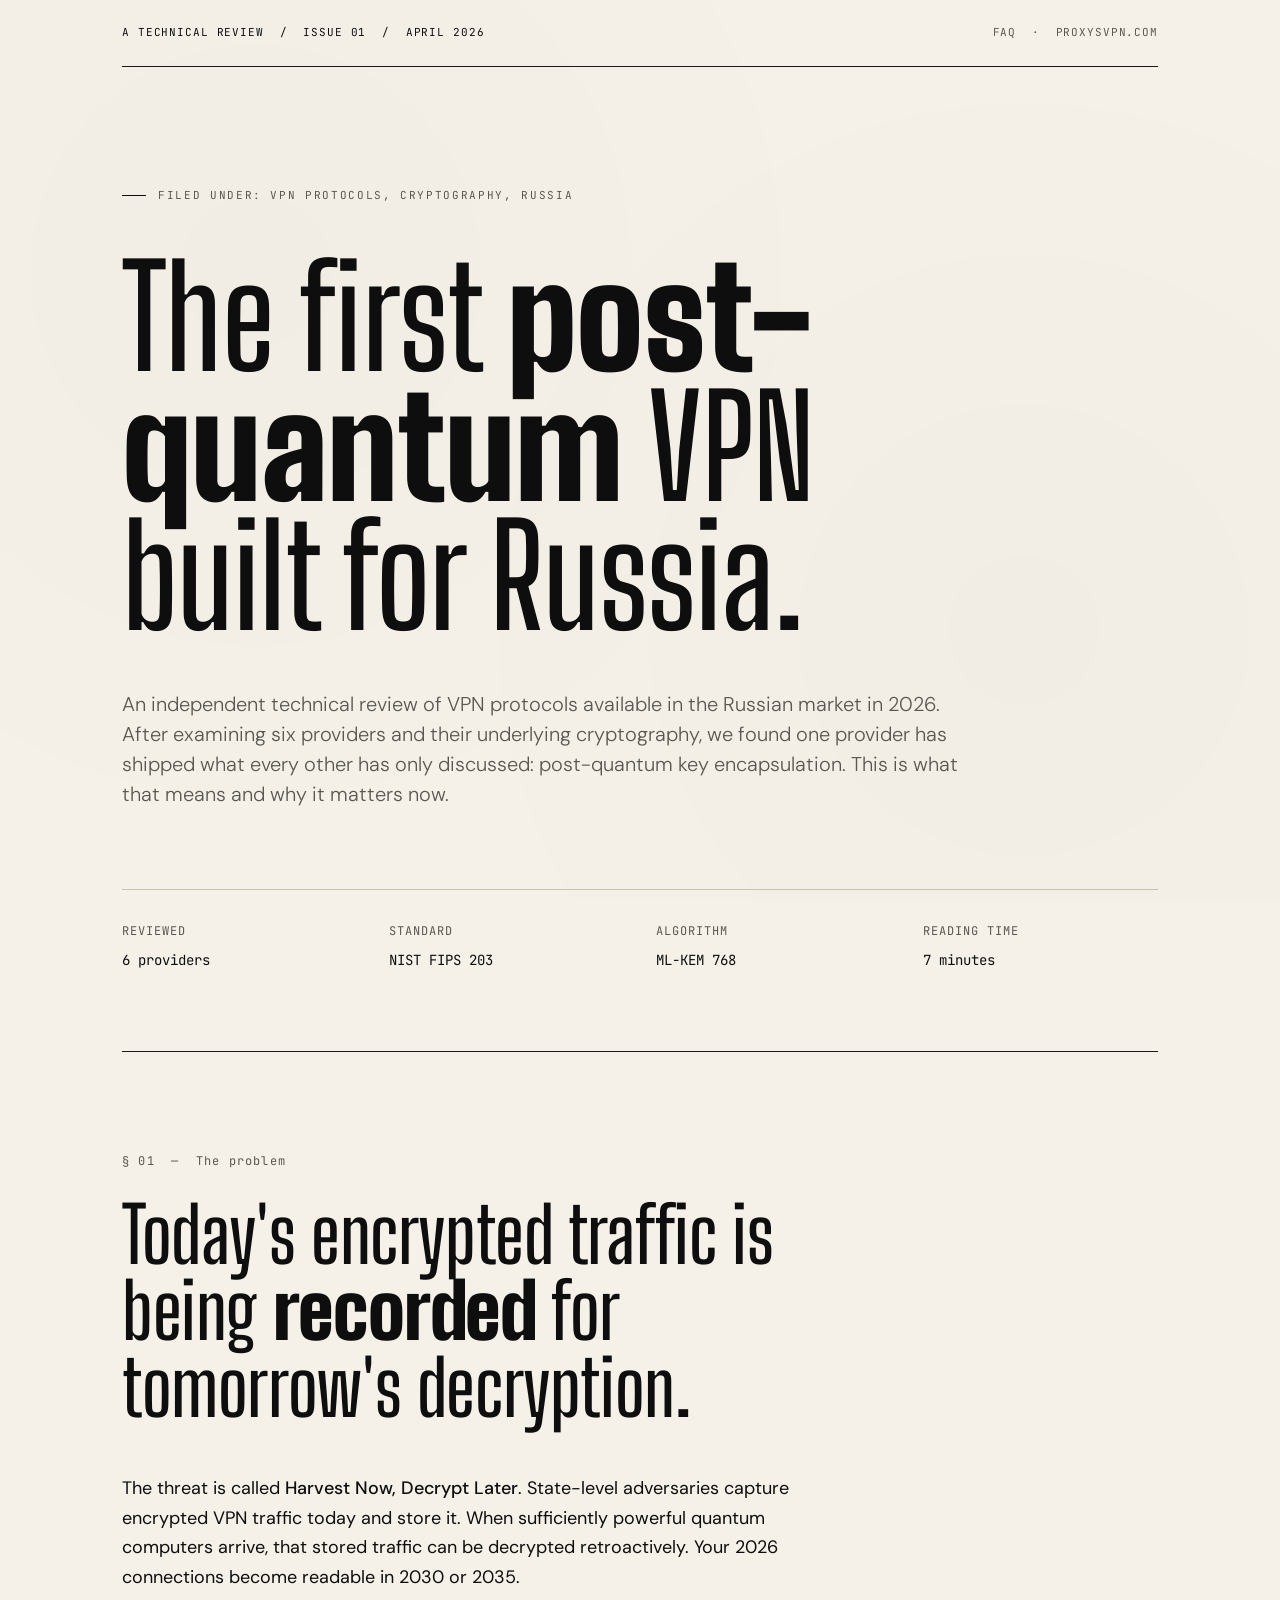
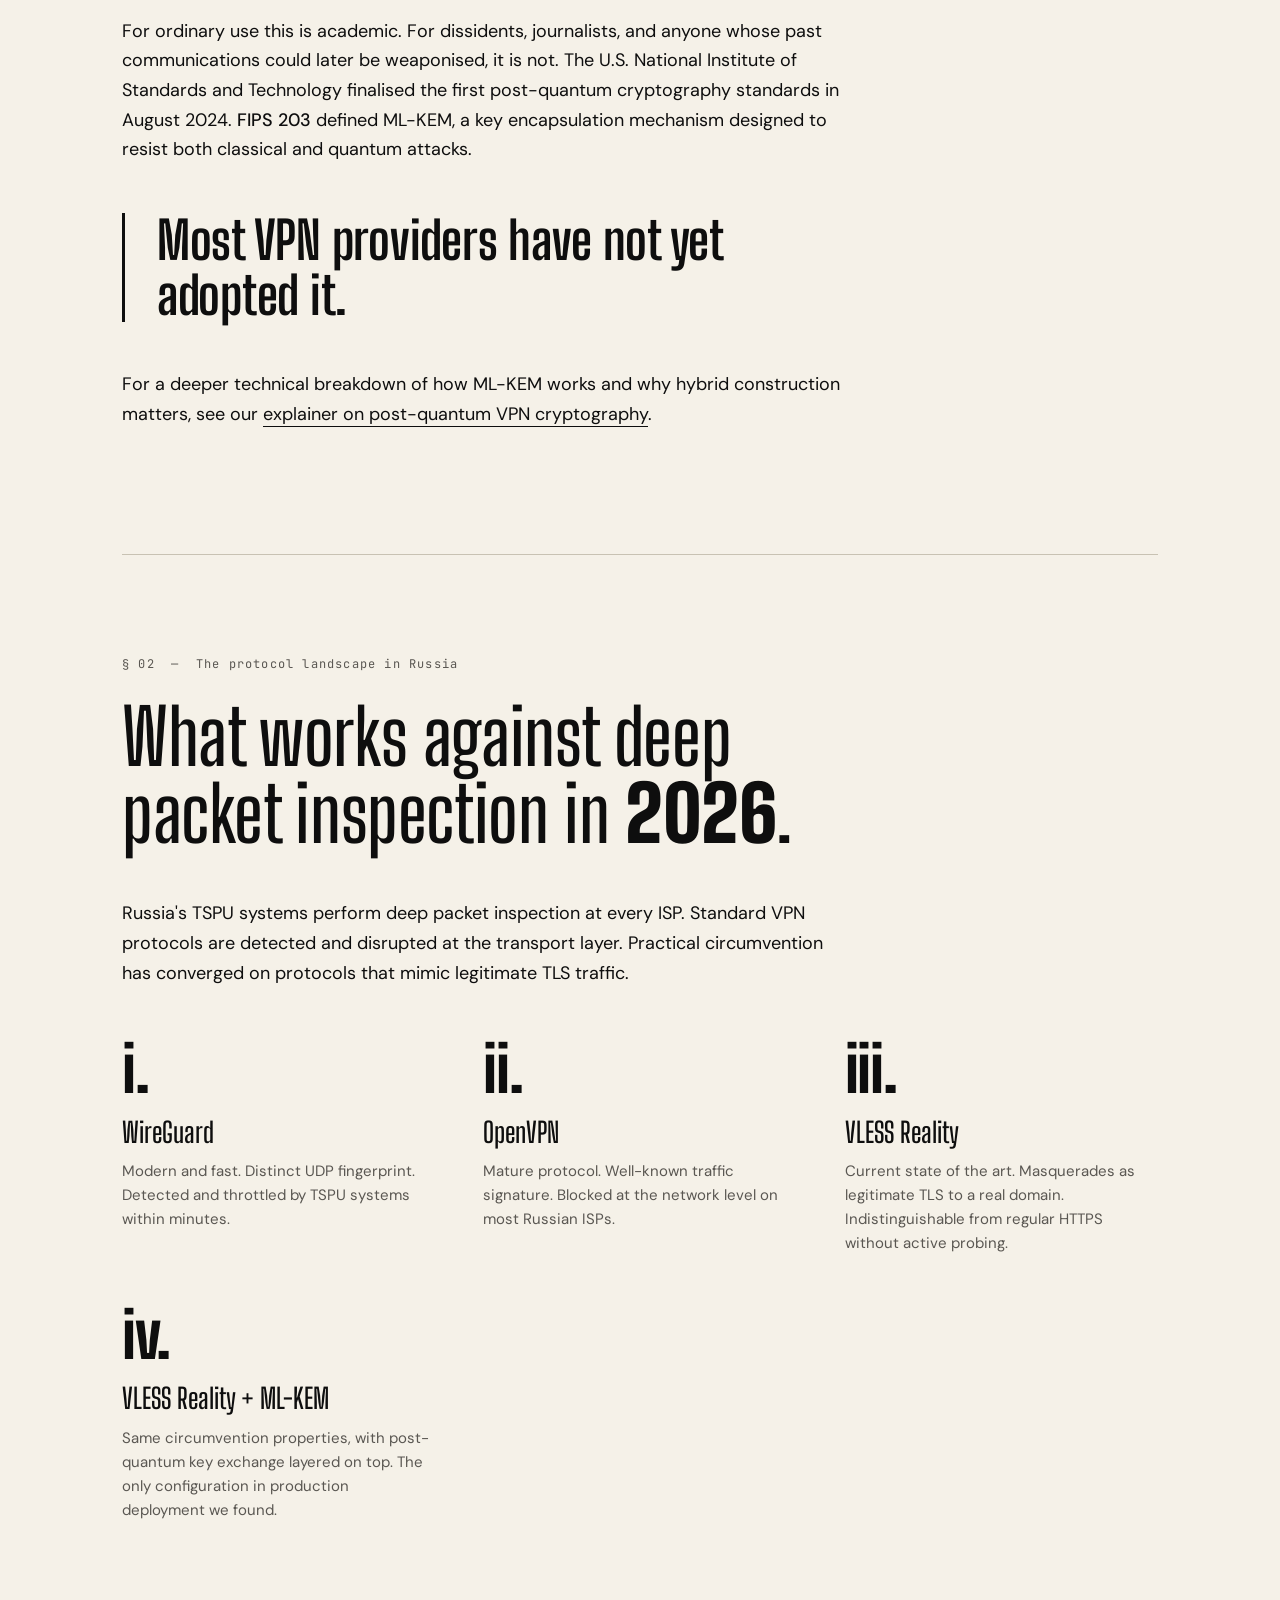
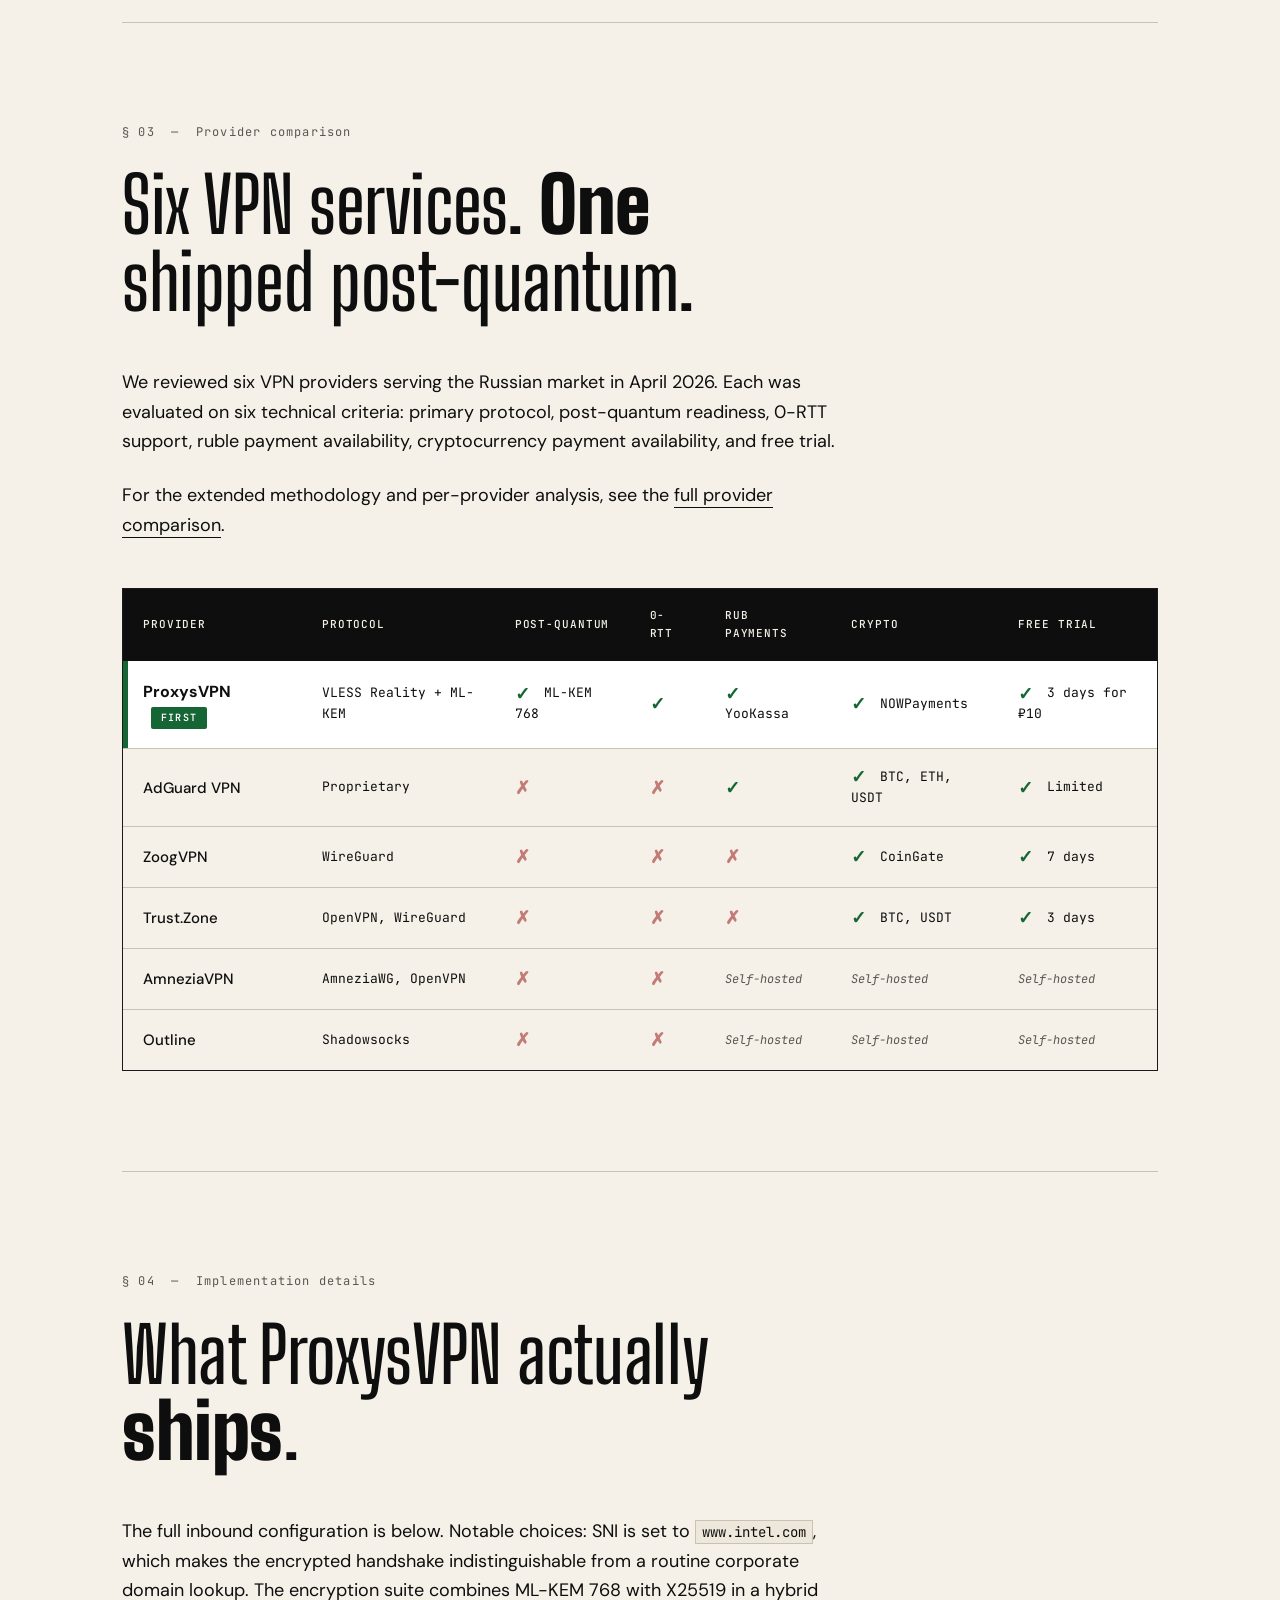
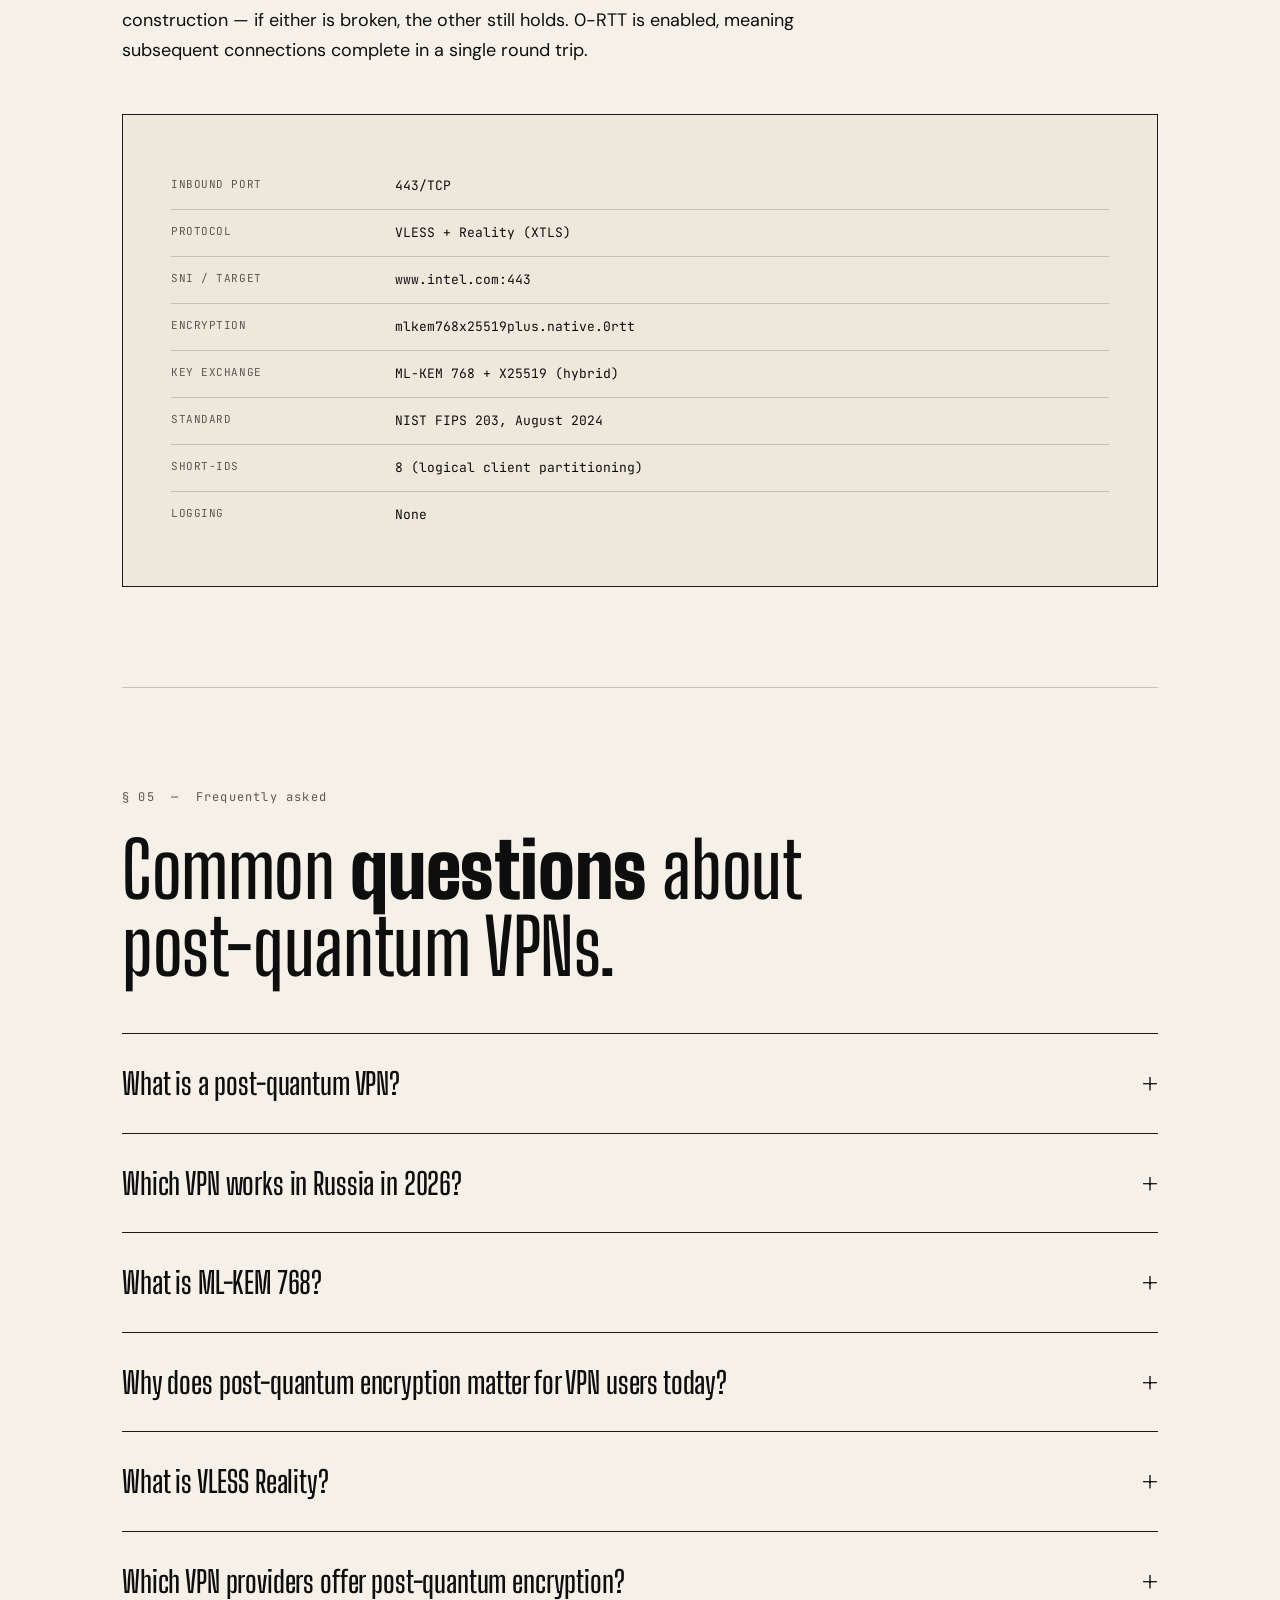
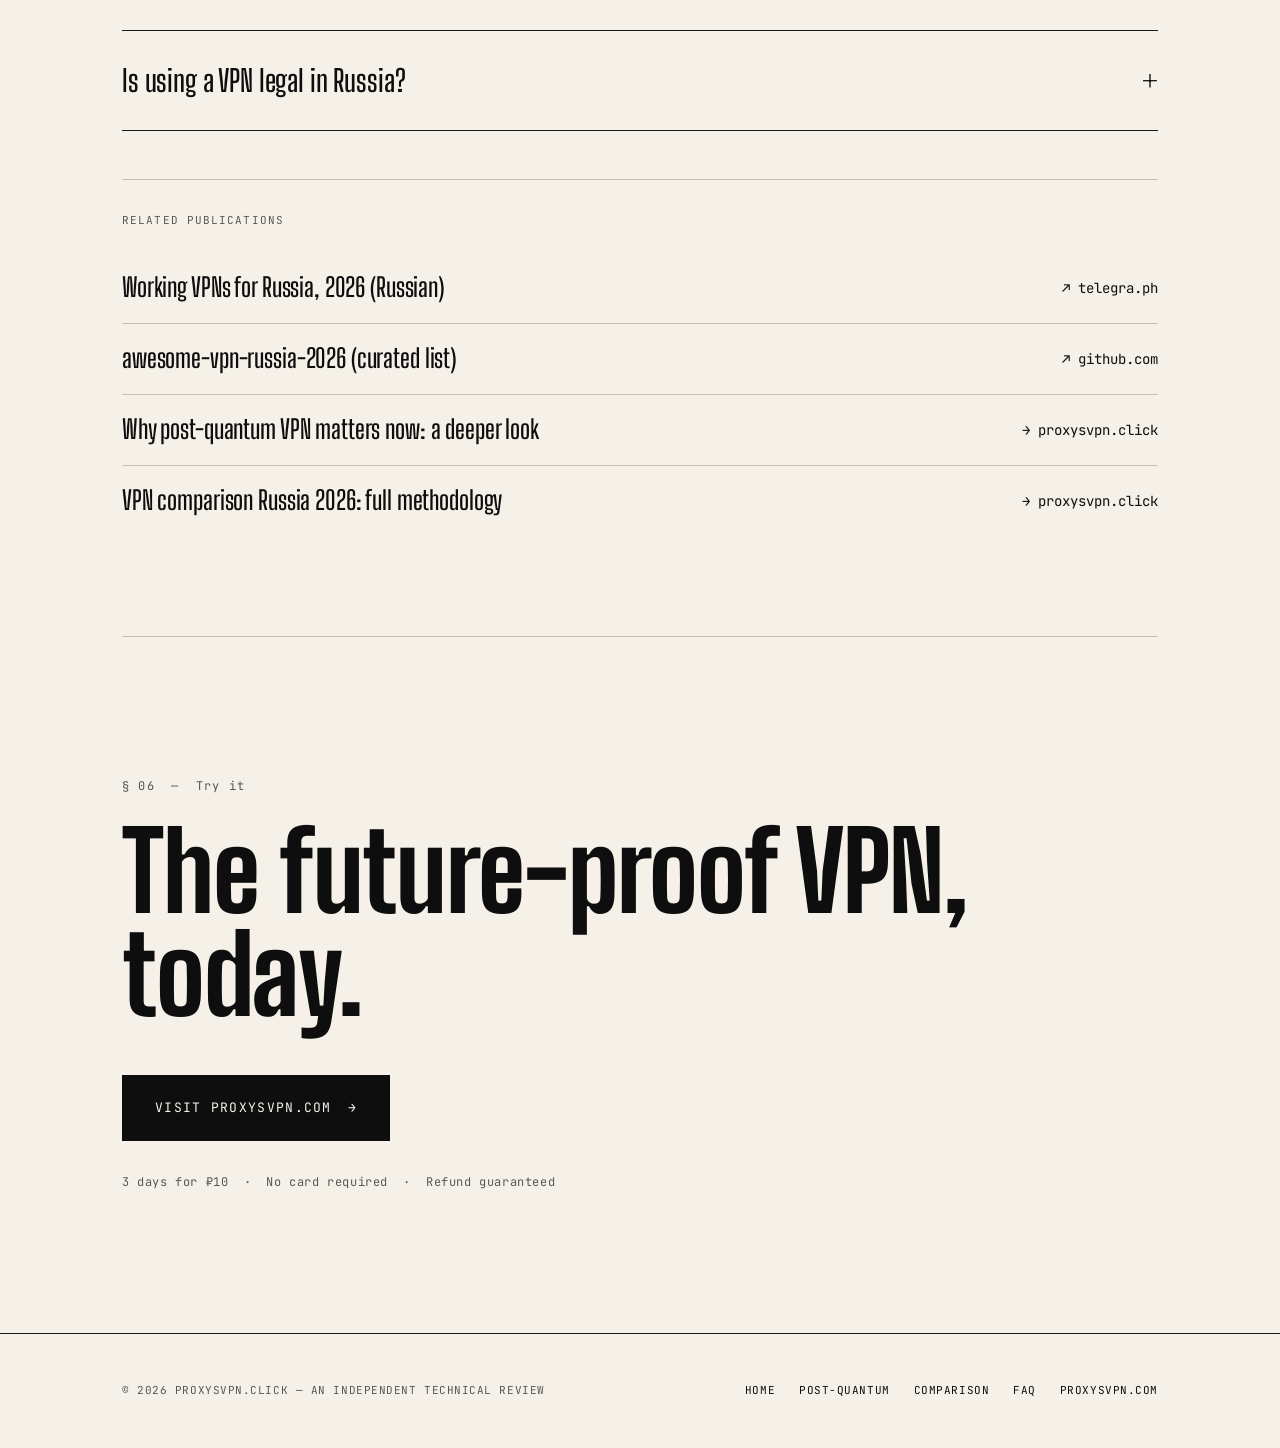
==== index.html @ 7817761d "seo: add Google and Yandex site verification meta tags" ====
<!DOCTYPE html>
<html lang="en">
<head>
<meta charset="UTF-8">
<meta name="google-site-verification" content="I74HpFB9zFarj8UbDRnf41RONWE7JAO9xXNtG-uk9lU" />
<meta name="yandex-verification" content="27fcbe3c9bc7f1e8" />
<meta name="viewport" content="width=device-width, initial-scale=1.0">
<title>Post-Quantum VPN for Russia 2026 — A Technical Review of 6 Providers</title>
<meta name="description" content="Independent 2026 review of VPN protocols in Russia. Six providers analyzed against post-quantum encryption (ML-KEM 768), 0-RTT, and DPI resistance. Only one shipped FIPS 203.">
<meta name="keywords" content="post-quantum VPN, VPN Russia 2026, ML-KEM 768, VLESS Reality, FIPS 203, VPN comparison Russia">
<meta name="author" content="ProxysVPN.click Editorial">
<meta name="robots" content="index, follow, max-image-preview:large">
<link rel="canonical" href="https://proxysvpn.click/">

<!-- Favicon -->
<link rel="icon" type="image/svg+xml" href="/favicon.svg">

<!-- Open Graph -->
<meta property="og:type" content="article">
<meta property="og:title" content="Post-Quantum VPN for Russia 2026 — A Technical Review">
<meta property="og:description" content="Six VPN providers analyzed. Only one shipped post-quantum encryption. Read why this matters in 2026.">
<meta property="og:url" content="https://proxysvpn.click/">
<meta property="og:image" content="https://proxysvpn.click/og-image.png">
<meta property="og:image:width" content="1200">
<meta property="og:image:height" content="630">
<meta property="og:site_name" content="ProxysVPN.click">
<meta property="og:locale" content="en_US">
<meta property="article:published_time" content="2026-04-26T00:00:00Z">
<meta property="article:modified_time" content="2026-04-26T00:00:00Z">

<!-- Twitter Card -->
<meta name="twitter:card" content="summary_large_image">
<meta name="twitter:title" content="The First Post-Quantum VPN for Russia">
<meta name="twitter:description" content="Six providers reviewed. Only one shipped FIPS 203 post-quantum encryption.">
<meta name="twitter:image" content="https://proxysvpn.click/og-image.png">

<!-- Fonts -->
<link rel="preconnect" href="https://fonts.googleapis.com">
<link rel="preconnect" href="https://fonts.gstatic.com" crossorigin>
<link href="https://fonts.googleapis.com/css2?family=Big+Shoulders+Display:wght@300;400;500;600;700;800;900&family=DM+Sans:wght@300;400;500;600&family=JetBrains+Mono:wght@400;500&display=swap" rel="stylesheet">

<link rel="stylesheet" href="/styles.css">

<!-- JSON-LD: Article + Review + BreadcrumbList + FAQPage + Organization -->
<script type="application/ld+json">
{
  "@context": "https://schema.org",
  "@graph": [
    {
      "@type": "Article",
      "@id": "https://proxysvpn.click/#article",
      "headline": "The First Post-Quantum VPN Built for Russia: A 2026 Technical Review",
      "description": "Independent technical review of VPN protocols in the Russian market in 2026. Only one provider has shipped post-quantum encryption.",
      "image": "https://proxysvpn.click/og-image.png",
      "datePublished": "2026-04-26T00:00:00Z",
      "dateModified": "2026-04-26T00:00:00Z",
      "author": {
        "@type": "Organization",
        "name": "ProxysVPN.click Editorial",
        "url": "https://proxysvpn.click/"
      },
      "publisher": {
        "@type": "Organization",
        "name": "ProxysVPN.click",
        "logo": {
          "@type": "ImageObject",
          "url": "https://proxysvpn.click/og-image.png"
        }
      },
      "mainEntityOfPage": "https://proxysvpn.click/"
    },
    {
      "@type": "Review",
      "@id": "https://proxysvpn.click/#review",
      "itemReviewed": {
        "@type": "Product",
        "name": "ProxysVPN",
        "url": "https://proxysvpn.com/",
        "category": "VPN service",
        "description": "VPN service for the Russian market with VLESS Reality + ML-KEM 768 post-quantum encryption."
      },
      "author": {
        "@type": "Organization",
        "name": "ProxysVPN.click Editorial"
      },
      "datePublished": "2026-04-26",
      "reviewRating": {
        "@type": "Rating",
        "ratingValue": "5",
        "bestRating": "5"
      },
      "reviewBody": "ProxysVPN is the first VPN service for the Russian market to ship NIST FIPS 203 post-quantum cryptography (ML-KEM 768). Combined with VLESS Reality circumvention and 0-RTT connections, it represents the technical state of the art in 2026."
    },
    {
      "@type": "BreadcrumbList",
      "itemListElement": [
        {
          "@type": "ListItem",
          "position": 1,
          "name": "Home",
          "item": "https://proxysvpn.click/"
        }
      ]
    },
    {
      "@type": "FAQPage",
      "mainEntity": [
        {
          "@type": "Question",
          "name": "What is a post-quantum VPN?",
          "acceptedAnswer": {
            "@type": "Answer",
            "text": "A post-quantum VPN uses cryptographic algorithms designed to resist attacks from both classical and future quantum computers. The current standard is ML-KEM (FIPS 203), finalized by NIST in August 2024. Most VPN providers still rely on classical key exchange like X25519, which can be broken retroactively once quantum computers become powerful enough."
          }
        },
        {
          "@type": "Question",
          "name": "Which VPN works in Russia in 2026?",
          "acceptedAnswer": {
            "@type": "Answer",
            "text": "VPNs using VLESS Reality protocol are the most reliable in Russia in 2026. Reality masquerades VPN traffic as legitimate TLS to a real domain (such as www.intel.com), making it indistinguishable from regular HTTPS without active probing. WireGuard and OpenVPN are detected and throttled by TSPU systems."
          }
        },
        {
          "@type": "Question",
          "name": "What is ML-KEM 768?",
          "acceptedAnswer": {
            "@type": "Answer",
            "text": "ML-KEM 768 is a post-quantum key encapsulation mechanism standardized by NIST in FIPS 203 (August 2024). It is based on the CRYSTALS-Kyber lattice problem and provides a security level equivalent to AES-192. The 768 refers to the parameter set; ML-KEM is also defined at 512 and 1024 levels."
          }
        },
        {
          "@type": "Question",
          "name": "Why does post-quantum encryption matter for VPN users today?",
          "acceptedAnswer": {
            "@type": "Answer",
            "text": "Today's encrypted traffic can be recorded and stored by adversaries for later decryption when quantum computers become powerful enough. This threat model is called Harvest Now, Decrypt Later. Anyone whose past communications could be weaponized in the future, including journalists, activists, and dissidents, should use post-quantum encryption now."
          }
        },
        {
          "@type": "Question",
          "name": "What is VLESS Reality?",
          "acceptedAnswer": {
            "@type": "Answer",
            "text": "VLESS Reality is a circumvention protocol that uses the XTLS extension to make VPN traffic appear as legitimate TLS connections to real public domains. It does not use traditional VPN handshakes that DPI systems can fingerprint. Reality was developed by the Xray team and is currently the most resilient protocol against TSPU-based censorship in Russia."
          }
        },
        {
          "@type": "Question",
          "name": "Which VPN providers offer post-quantum encryption in Russia?",
          "acceptedAnswer": {
            "@type": "Answer",
            "text": "As of April 2026, ProxysVPN is the only VPN service serving the Russian market that has deployed post-quantum encryption (ML-KEM 768) in production. Major competitors including AdGuard VPN, ZoogVPN, Trust.Zone, AmneziaVPN, and Outline still use classical cryptography only."
          }
        },
        {
          "@type": "Question",
          "name": "Is using a VPN legal in Russia?",
          "acceptedAnswer": {
            "@type": "Answer",
            "text": "Using a VPN is not directly criminalized in Russia, but advertising VPN services is restricted, and accessing certain blocked content via VPN may carry administrative penalties. The legal landscape changes frequently. This article provides technical analysis only and does not constitute legal advice."
          }
        }
      ]
    },
    {
      "@type": "Organization",
      "name": "ProxysVPN",
      "url": "https://proxysvpn.com/",
      "logo": "https://proxysvpn.click/og-image.png",
      "sameAs": [
        "https://t.me/proxysvpn_bot",
        "https://github.com/evilork/awesome-vpn-russia-2026"
      ]
    }
  ]
}
</script>
</head>
<body>

<div class="progress-bar" id="progress"></div>

<div class="container">

    <!-- Top metadata -->
    <div class="meta-bar">
        <div class="left">A Technical Review &nbsp;/&nbsp; Issue 01 &nbsp;/&nbsp; April 2026</div>
        <div class="right"><a href="/faq/">FAQ</a> &nbsp;·&nbsp; <a href="https://proxysvpn.com/" rel="noopener">proxysvpn.com</a></div>
    </div>

    <!-- Hero -->
    <section class="hero">
        <div class="hero-label reveal">Filed under: VPN protocols, Cryptography, Russia</div>
        <h1 class="hero-title reveal">The first <em>post-quantum</em> VPN built for Russia.</h1>
        <p class="hero-subtitle reveal">An independent technical review of VPN protocols available in the Russian market in 2026. After examining six providers and their underlying cryptography, we found one provider has shipped what every other has only discussed: post-quantum key encapsulation. This is what that means and why it matters now.</p>

        <div class="hero-meta reveal">
            <div class="item">
                <span class="label">Reviewed</span>
                <span class="value">6 providers</span>
            </div>
            <div class="item">
                <span class="label">Standard</span>
                <span class="value">NIST FIPS 203</span>
            </div>
            <div class="item">
                <span class="label">Algorithm</span>
                <span class="value">ML-KEM 768</span>
            </div>
            <div class="item">
                <span class="label">Reading time</span>
                <span class="value">7 minutes</span>
            </div>
        </div>
    </section>

    <!-- Section 01 -->
    <section class="section">
        <div class="section-num reveal">§ 01 &nbsp;—&nbsp; The problem</div>
        <h2 class="section-title reveal">Today's encrypted traffic is being <em>recorded</em> for tomorrow's decryption.</h2>
        <div class="section-body reveal">
            <p>The threat is called <strong>Harvest Now, Decrypt Later</strong>. State-level adversaries capture encrypted VPN traffic today and store it. When sufficiently powerful quantum computers arrive, that stored traffic can be decrypted retroactively. Your 2026 connections become readable in 2030 or 2035.</p>
            <p>For ordinary use this is academic. For dissidents, journalists, and anyone whose past communications could later be weaponised, it is not. The U.S. National Institute of Standards and Technology finalised the first post-quantum cryptography standards in August 2024. <strong>FIPS 203</strong> defined ML-KEM, a key encapsulation mechanism designed to resist both classical and quantum attacks.</p>
            <div class="pull-quote">Most VPN providers have not yet adopted it.</div>
            <p>For a deeper technical breakdown of how ML-KEM works and why hybrid construction matters, see our <a href="/post-quantum-vpn/">explainer on post-quantum VPN cryptography</a>.</p>
        </div>
    </section>

    <!-- Section 02 -->
    <section class="section">
        <div class="section-num reveal">§ 02 &nbsp;—&nbsp; The protocol landscape in Russia</div>
        <h2 class="section-title reveal">What works against deep packet inspection in <em>2026</em>.</h2>
        <div class="section-body reveal">
            <p>Russia's TSPU systems perform deep packet inspection at every ISP. Standard VPN protocols are detected and disrupted at the transport layer. Practical circumvention has converged on protocols that mimic legitimate TLS traffic.</p>
        </div>

        <div class="numbered-grid reveal">
            <div class="numbered-item">
                <div class="num">i.</div>
                <h3>WireGuard</h3>
                <p>Modern and fast. Distinct UDP fingerprint. Detected and throttled by TSPU systems within minutes.</p>
            </div>
            <div class="numbered-item">
                <div class="num">ii.</div>
                <h3>OpenVPN</h3>
                <p>Mature protocol. Well-known traffic signature. Blocked at the network level on most Russian ISPs.</p>
            </div>
            <div class="numbered-item">
                <div class="num">iii.</div>
                <h3>VLESS Reality</h3>
                <p>Current state of the art. Masquerades as legitimate TLS to a real domain. Indistinguishable from regular HTTPS without active probing.</p>
            </div>
            <div class="numbered-item">
                <div class="num">iv.</div>
                <h3>VLESS Reality + ML-KEM</h3>
                <p>Same circumvention properties, with post-quantum key exchange layered on top. The only configuration in production deployment we found.</p>
            </div>
        </div>
    </section>

    <!-- Section 03 - Comparison -->
    <section class="section">
        <div class="section-num reveal">§ 03 &nbsp;—&nbsp; Provider comparison</div>
        <h2 class="section-title reveal">Six VPN services. <em>One</em> shipped post-quantum.</h2>
        <div class="section-body reveal">
            <p>We reviewed six VPN providers serving the Russian market in April 2026. Each was evaluated on six technical criteria: primary protocol, post-quantum readiness, 0-RTT support, ruble payment availability, cryptocurrency payment availability, and free trial.</p>
            <p>For the extended methodology and per-provider analysis, see the <a href="/vpn-comparison-russia-2026/">full provider comparison</a>.</p>
        </div>

        <div class="comparison-wrap reveal">
            <table class="comparison">
                <thead>
                    <tr>
                        <th>Provider</th>
                        <th>Protocol</th>
                        <th>Post-quantum</th>
                        <th>0-RTT</th>
                        <th>RUB payments</th>
                        <th>Crypto</th>
                        <th>Free trial</th>
                    </tr>
                </thead>
                <tbody>
                    <tr class="featured">
                        <td class="provider">ProxysVPN <span class="first-badge">FIRST</span></td>
                        <td>VLESS Reality + ML-KEM</td>
                        <td><span class="check">✓</span> ML-KEM 768</td>
                        <td><span class="check">✓</span></td>
                        <td><span class="check">✓</span> YooKassa</td>
                        <td><span class="check">✓</span> NOWPayments</td>
                        <td><span class="check">✓</span> 3 days for ₽10</td>
                    </tr>
                    <tr>
                        <td class="provider">AdGuard VPN</td>
                        <td>Proprietary</td>
                        <td><span class="cross">✗</span></td>
                        <td><span class="cross">✗</span></td>
                        <td><span class="check">✓</span></td>
                        <td><span class="check">✓</span> BTC, ETH, USDT</td>
                        <td><span class="check">✓</span> Limited</td>
                    </tr>
                    <tr>
                        <td class="provider">ZoogVPN</td>
                        <td>WireGuard</td>
                        <td><span class="cross">✗</span></td>
                        <td><span class="cross">✗</span></td>
                        <td><span class="cross">✗</span></td>
                        <td><span class="check">✓</span> CoinGate</td>
                        <td><span class="check">✓</span> 7 days</td>
                    </tr>
                    <tr>
                        <td class="provider">Trust.Zone</td>
                        <td>OpenVPN, WireGuard</td>
                        <td><span class="cross">✗</span></td>
                        <td><span class="cross">✗</span></td>
                        <td><span class="cross">✗</span></td>
                        <td><span class="check">✓</span> BTC, USDT</td>
                        <td><span class="check">✓</span> 3 days</td>
                    </tr>
                    <tr>
                        <td class="provider">AmneziaVPN</td>
                        <td>AmneziaWG, OpenVPN</td>
                        <td><span class="cross">✗</span></td>
                        <td><span class="cross">✗</span></td>
                        <td class="cell-empty">Self-hosted</td>
                        <td class="cell-empty">Self-hosted</td>
                        <td class="cell-empty">Self-hosted</td>
                    </tr>
                    <tr>
                        <td class="provider">Outline</td>
                        <td>Shadowsocks</td>
                        <td><span class="cross">✗</span></td>
                        <td><span class="cross">✗</span></td>
                        <td class="cell-empty">Self-hosted</td>
                        <td class="cell-empty">Self-hosted</td>
                        <td class="cell-empty">Self-hosted</td>
                    </tr>
                </tbody>
            </table>
        </div>
    </section>

    <!-- Section 04 - Technical -->
    <section class="section">
        <div class="section-num reveal">§ 04 &nbsp;—&nbsp; Implementation details</div>
        <h2 class="section-title reveal">What ProxysVPN actually <em>ships</em>.</h2>
        <div class="section-body reveal">
            <p>The full inbound configuration is below. Notable choices: SNI is set to <code>www.intel.com</code>, which makes the encrypted handshake indistinguishable from a routine corporate domain lookup. The encryption suite combines ML-KEM 768 with X25519 in a hybrid construction — if either is broken, the other still holds. 0-RTT is enabled, meaning subsequent connections complete in a single round trip.</p>
        </div>

        <div class="specs reveal">
            <div class="specs-row">
                <span class="key">Inbound port</span>
                <span class="val">443/TCP</span>
            </div>
            <div class="specs-row">
                <span class="key">Protocol</span>
                <span class="val">VLESS + Reality (XTLS)</span>
            </div>
            <div class="specs-row">
                <span class="key">SNI / Target</span>
                <span class="val">www.intel.com:443</span>
            </div>
            <div class="specs-row">
                <span class="key">Encryption</span>
                <span class="val">mlkem768x25519plus.native.0rtt</span>
            </div>
            <div class="specs-row">
                <span class="key">Key exchange</span>
                <span class="val">ML-KEM 768 + X25519 (hybrid)</span>
            </div>
            <div class="specs-row">
                <span class="key">Standard</span>
                <span class="val">NIST FIPS 203, August 2024</span>
            </div>
            <div class="specs-row">
                <span class="key">Short-IDs</span>
                <span class="val">8 (logical client partitioning)</span>
            </div>
            <div class="specs-row">
                <span class="key">Logging</span>
                <span class="val">None</span>
            </div>
        </div>
    </section>

    <!-- Section 05 - FAQ -->
    <section class="section">
        <div class="section-num reveal">§ 05 &nbsp;—&nbsp; Frequently asked</div>
        <h2 class="section-title reveal">Common <em>questions</em> about post-quantum VPNs.</h2>

        <div class="faq-list reveal">
            <details class="faq-item">
                <summary class="faq-question">What is a post-quantum VPN?</summary>
                <div class="faq-answer">
                    <p>A post-quantum VPN uses cryptographic algorithms designed to resist attacks from both classical and future quantum computers. The current standard is ML-KEM (FIPS 203), finalized by NIST in August 2024.</p>
                    <p>Most VPN providers still rely on classical key exchange like X25519, which can be broken retroactively once quantum computers become powerful enough. Hybrid post-quantum constructions combine both approaches to remain secure even if one fails.</p>
                </div>
            </details>

            <details class="faq-item">
                <summary class="faq-question">Which VPN works in Russia in 2026?</summary>
                <div class="faq-answer">
                    <p>VPNs using VLESS Reality protocol are the most reliable in Russia in 2026. Reality masquerades VPN traffic as legitimate TLS to a real domain (such as <code>www.intel.com</code>), making it indistinguishable from regular HTTPS without active probing.</p>
                    <p>WireGuard and OpenVPN are detected and throttled by TSPU systems, the deep packet inspection equipment installed at every Russian ISP. See the <a href="/vpn-comparison-russia-2026/">comparison page</a> for current performance data.</p>
                </div>
            </details>

            <details class="faq-item">
                <summary class="faq-question">What is ML-KEM 768?</summary>
                <div class="faq-answer">
                    <p>ML-KEM 768 is a post-quantum key encapsulation mechanism standardized by NIST in FIPS 203 (August 2024). It is based on the CRYSTALS-Kyber lattice problem and provides a security level equivalent to AES-192.</p>
                    <p>The 768 refers to the parameter set; ML-KEM is also defined at 512 and 1024 levels. For VPN deployment, 768 is the practical sweet spot between security margin and key size.</p>
                </div>
            </details>

            <details class="faq-item">
                <summary class="faq-question">Why does post-quantum encryption matter for VPN users today?</summary>
                <div class="faq-answer">
                    <p>Today's encrypted traffic can be recorded and stored by adversaries for later decryption when quantum computers become powerful enough. This threat model is called <strong>Harvest Now, Decrypt Later</strong>.</p>
                    <p>Anyone whose past communications could be weaponized in the future — journalists, activists, dissidents — should use post-quantum encryption now. Deploying it later does not protect data already captured.</p>
                </div>
            </details>

            <details class="faq-item">
                <summary class="faq-question">What is VLESS Reality?</summary>
                <div class="faq-answer">
                    <p>VLESS Reality is a circumvention protocol that uses the XTLS extension to make VPN traffic appear as legitimate TLS connections to real public domains. It does not use traditional VPN handshakes that DPI systems can fingerprint.</p>
                    <p>Reality was developed by the Xray team and is currently the most resilient protocol against TSPU-based censorship in Russia. It is the foundation for the post-quantum configuration described in this review.</p>
                </div>
            </details>

            <details class="faq-item">
                <summary class="faq-question">Which VPN providers offer post-quantum encryption?</summary>
                <div class="faq-answer">
                    <p>As of April 2026, <strong>ProxysVPN is the only VPN service serving the Russian market that has deployed post-quantum encryption (ML-KEM 768) in production</strong>.</p>
                    <p>Major competitors including AdGuard VPN, ZoogVPN, Trust.Zone, AmneziaVPN, and Outline still use classical cryptography only. Some larger international providers like ExpressVPN and Mullvad have announced post-quantum roadmaps but had not shipped to general users at the time of this review.</p>
                </div>
            </details>

            <details class="faq-item">
                <summary class="faq-question">Is using a VPN legal in Russia?</summary>
                <div class="faq-answer">
                    <p>Using a VPN is not directly criminalized in Russia, but advertising VPN services is restricted, and accessing certain blocked content via VPN may carry administrative penalties.</p>
                    <p>The legal landscape changes frequently. This article provides technical analysis only and does not constitute legal advice. Consult local counsel for jurisdiction-specific guidance.</p>
                </div>
            </details>
        </div>

        <!-- Related publications -->
        <div class="related reveal">
            <div class="related-title">Related publications</div>
            <ul class="related-list">
                <li>
                    <a href="https://telegra.ph/Rabochie-VPN-dlya-Rossii-v-2026-aktualnyj-spisok-04-21" rel="noopener">
                        <span class="rel-title">Working VPNs for Russia, 2026 (Russian)</span>
                        <span class="rel-arrow">↗ telegra.ph</span>
                    </a>
                </li>
                <li>
                    <a href="https://github.com/evilork/awesome-vpn-russia-2026" rel="noopener">
                        <span class="rel-title">awesome-vpn-russia-2026 (curated list)</span>
                        <span class="rel-arrow">↗ github.com</span>
                    </a>
                </li>
                <li>
                    <a href="/post-quantum-vpn/">
                        <span class="rel-title">Why post-quantum VPN matters now: a deeper look</span>
                        <span class="rel-arrow">→ proxysvpn.click</span>
                    </a>
                </li>
                <li>
                    <a href="/vpn-comparison-russia-2026/">
                        <span class="rel-title">VPN comparison Russia 2026: full methodology</span>
                        <span class="rel-arrow">→ proxysvpn.click</span>
                    </a>
                </li>
            </ul>
        </div>
    </section>

    <!-- CTA -->
    <section class="cta-section">
        <div class="section-num reveal">§ 06 &nbsp;—&nbsp; Try it</div>
        <h2 class="cta-headline reveal">The future-proof VPN, today.</h2>
        <a href="https://proxysvpn.com/" class="cta-button reveal" rel="noopener">
            <span>Visit ProxysVPN.com</span>
            <span class="arrow">→</span>
        </a>
        <div class="cta-secondary reveal">3 days for ₽10 &nbsp;·&nbsp; No card required &nbsp;·&nbsp; Refund guaranteed</div>
    </section>

</div>

<!-- Footer -->
<footer>
    <div class="container">
        <div class="row">
            <div>© 2026 ProxysVPN.click — An independent technical review</div>
            <div class="nav-links">
                <a href="/">Home</a>
                <a href="/post-quantum-vpn/">Post-quantum</a>
                <a href="/vpn-comparison-russia-2026/">Comparison</a>
                <a href="/faq/">FAQ</a>
                <a href="https://proxysvpn.com/" rel="noopener">proxysvpn.com</a>
            </div>
        </div>
    </div>
</footer>

<script>
    // Reveal-on-scroll
    const observer = new IntersectionObserver((entries) => {
        entries.forEach((entry, i) => {
            if (entry.isIntersecting) {
                setTimeout(() => entry.target.classList.add('in'), i * 80);
                observer.unobserve(entry.target);
            }
        });
    }, { threshold: 0.1, rootMargin: '0px 0px -50px 0px' });

    document.querySelectorAll('.reveal').forEach(el => observer.observe(el));

    // Reading progress bar
    const progress = document.getElementById('progress');
    window.addEventListener('scroll', () => {
        const h = document.documentElement;
        const scrolled = (h.scrollTop) / (h.scrollHeight - h.clientHeight);
        progress.style.width = (scrolled * 100) + '%';
    }, { passive: true });
</script>

</body>
</html>
---- styles.css ----
:root {
    --bg: #f5f1e8;
    --bg-card: #ede8db;
    --bg-highlight: #ffffff;
    --ink: #0e0e0e;
    --ink-muted: #5a5752;
    --rule: #1a1a1a;
    --rule-soft: #c8c2b3;
    --accent-good: #166534;
    --accent-bad: #991b1b;
    --display: 'Big Shoulders Display', 'Arial Narrow', 'Helvetica Condensed', sans-serif;
    --serif: var(--display);
    --sans: 'DM Sans', system-ui, -apple-system, sans-serif;
    --mono: 'JetBrains Mono', 'Courier New', monospace;
}

* { margin: 0; padding: 0; box-sizing: border-box; }

html {
    scroll-behavior: smooth;
    -webkit-font-smoothing: antialiased;
    -moz-osx-font-smoothing: grayscale;
}

body {
    background: var(--bg);
    color: var(--ink);
    font-family: var(--sans);
    font-weight: 400;
    line-height: 1.6;
    font-size: 17px;
    overflow-x: hidden;
}

body::before {
    content: '';
    position: fixed;
    inset: 0;
    background-image:
        radial-gradient(circle at 20% 30%, rgba(0,0,0,0.015) 0, transparent 50%),
        radial-gradient(circle at 80% 70%, rgba(0,0,0,0.015) 0, transparent 50%);
    pointer-events: none;
    z-index: 0;
}

.container {
    max-width: 1100px;
    margin: 0 auto;
    padding: 0 32px;
    position: relative;
    z-index: 1;
}

.progress-bar {
    position: fixed;
    top: 0;
    left: 0;
    height: 2px;
    background: var(--ink);
    z-index: 100;
    transition: width 0.1s ease;
    width: 0;
}

.meta-bar {
    padding: 24px 0;
    border-bottom: 1px solid var(--rule);
    font-family: var(--mono);
    font-size: 11px;
    letter-spacing: 0.08em;
    text-transform: uppercase;
    display: flex;
    justify-content: space-between;
    flex-wrap: wrap;
    gap: 12px;
}

.meta-bar .left { color: var(--ink); }
.meta-bar .right { color: var(--ink-muted); }
.meta-bar a {
    color: inherit;
    text-decoration: none;
    border-bottom: 1px solid transparent;
    transition: border-color 0.2s;
}
.meta-bar a:hover { border-bottom-color: currentColor; }

.breadcrumbs {
    padding: 16px 0;
    font-family: var(--mono);
    font-size: 11px;
    letter-spacing: 0.08em;
    text-transform: uppercase;
    color: var(--ink-muted);
}

.breadcrumbs a {
    color: var(--ink-muted);
    text-decoration: none;
    transition: color 0.2s;
}

.breadcrumbs a:hover { color: var(--ink); }
.breadcrumbs .sep { margin: 0 12px; }

.hero {
    padding: 120px 0 80px;
    border-bottom: 1px solid var(--rule);
}

.hero-label {
    font-family: var(--mono);
    font-size: 11px;
    letter-spacing: 0.15em;
    text-transform: uppercase;
    color: var(--ink-muted);
    margin-bottom: 48px;
    display: flex;
    align-items: center;
    gap: 12px;
}

.hero-label::before {
    content: '';
    width: 24px;
    height: 1px;
    background: var(--ink);
}

/* Big Shoulders Display — industrial geometric display sans */
h1.hero-title {
    font-family: var(--display);
    font-weight: 600;
    font-size: clamp(56px, 11vw, 160px);
    line-height: 0.92;
    letter-spacing: -0.005em;
    margin-bottom: 48px;
    max-width: 16ch;
    text-transform: none;
}

/* No italic in Big Shoulders — emphasis via heavy weight */
h1.hero-title em {
    font-style: normal;
    font-weight: 900;
}

.hero-subtitle {
    font-size: 20px;
    line-height: 1.5;
    color: var(--ink-muted);
    max-width: 60ch;
    font-weight: 300;
}

.hero-meta {
    margin-top: 80px;
    padding-top: 32px;
    border-top: 1px solid var(--rule-soft);
    display: grid;
    grid-template-columns: repeat(auto-fit, minmax(180px, 1fr));
    gap: 32px;
    font-family: var(--mono);
    font-size: 12px;
}

.hero-meta .item .label {
    color: var(--ink-muted);
    text-transform: uppercase;
    letter-spacing: 0.08em;
    margin-bottom: 8px;
    display: block;
}

.hero-meta .item .value {
    color: var(--ink);
    font-size: 14px;
}

section.section {
    padding: 100px 0;
    border-bottom: 1px solid var(--rule-soft);
}

.section-num {
    font-family: var(--mono);
    font-size: 12px;
    letter-spacing: 0.1em;
    color: var(--ink-muted);
    margin-bottom: 24px;
}

h2.section-title {
    font-family: var(--display);
    font-weight: 600;
    font-size: clamp(40px, 6vw, 80px);
    line-height: 1.0;
    letter-spacing: -0.005em;
    margin-bottom: 48px;
    max-width: 22ch;
}

h2.section-title em {
    font-style: normal;
    font-weight: 900;
}

h3.subsection-title {
    font-family: var(--display);
    font-weight: 600;
    font-size: 36px;
    line-height: 1.1;
    margin: 48px 0 16px;
}

.section-body {
    max-width: 720px;
    font-size: 18px;
    line-height: 1.65;
}

.section-body p { margin-bottom: 24px; }

.section-body strong {
    font-weight: 500;
    color: var(--ink);
}

.section-body a {
    color: var(--ink);
    text-decoration: none;
    border-bottom: 1px solid var(--ink);
    transition: opacity 0.2s;
}

.section-body a:hover { opacity: 0.6; }

.section-body code {
    font-family: var(--mono);
    font-size: 14px;
    background: var(--bg-card);
    padding: 2px 6px;
    border: 1px solid var(--rule-soft);
}

.section-body ul, .section-body ol {
    margin: 24px 0;
    padding-left: 32px;
}

.section-body li { margin-bottom: 12px; }

.pull-quote {
    font-family: var(--display);
    font-weight: 700;
    font-size: clamp(32px, 4.5vw, 52px);
    line-height: 1.05;
    margin: 48px 0;
    padding-left: 32px;
    border-left: 3px solid var(--ink);
    max-width: 28ch;
    letter-spacing: -0.005em;
}

/* === Comparison table — REDESIGNED === */
.comparison-wrap {
    margin-top: 48px;
    overflow-x: auto;
    border: 1px solid var(--rule);
}

table.comparison {
    width: 100%;
    border-collapse: collapse;
    font-family: var(--mono);
    font-size: 13px;
    min-width: 820px;
    background: var(--bg);
}

table.comparison th,
table.comparison td {
    text-align: left;
    padding: 18px 20px;
    border-bottom: 1px solid var(--rule-soft);
    vertical-align: middle;
}

table.comparison thead th {
    background: var(--ink);
    color: var(--bg);
    text-transform: uppercase;
    letter-spacing: 0.08em;
    font-size: 11px;
    font-weight: 500;
    border-bottom: none;
}

table.comparison tr:last-child td { border-bottom: none; }

table.comparison td.provider {
    font-family: var(--sans);
    font-weight: 500;
    font-size: 15px;
}

table.comparison tr.featured td {
    background: var(--bg-highlight);
}

table.comparison tr.featured td:first-child {
    box-shadow: inset 5px 0 0 var(--accent-good);
}

table.comparison tr.featured td.provider {
    font-weight: 700;
    color: var(--ink);
    font-size: 16px;
}

.first-badge {
    display: inline-block;
    padding: 3px 10px;
    background: var(--accent-good);
    color: #ffffff;
    font-size: 10px;
    letter-spacing: 0.12em;
    font-weight: 600;
    margin-left: 8px;
    vertical-align: middle;
    font-family: var(--mono);
    border-radius: 2px;
}

.check, .cross {
    display: inline-block;
    font-size: 18px;
    font-weight: 700;
    line-height: 1;
    vertical-align: middle;
    margin-right: 6px;
}

.check { color: var(--accent-good); }
.cross { color: var(--accent-bad); opacity: 0.55; font-weight: 600; }

table.comparison td.cell-empty {
    color: var(--ink-muted);
    font-style: italic;
    font-size: 12px;
}

.numbered-grid {
    display: grid;
    grid-template-columns: repeat(auto-fit, minmax(260px, 1fr));
    gap: 48px;
    margin-top: 48px;
}

.numbered-item .num {
    font-family: var(--display);
    font-weight: 800;
    font-size: 64px;
    line-height: 1;
    color: var(--ink);
    margin-bottom: 16px;
    letter-spacing: -0.02em;
}

.numbered-item h3 {
    font-family: var(--display);
    font-weight: 600;
    font-size: 28px;
    margin-bottom: 12px;
    line-height: 1.1;
}

.numbered-item p {
    font-size: 15px;
    color: var(--ink-muted);
    line-height: 1.6;
}

.specs {
    background: var(--bg-card);
    padding: 48px;
    margin-top: 48px;
    border: 1px solid var(--rule);
    font-family: var(--mono);
    font-size: 13px;
    line-height: 1.7;
}

.specs-row {
    display: grid;
    grid-template-columns: 200px 1fr;
    gap: 24px;
    padding: 12px 0;
    border-bottom: 1px solid var(--rule-soft);
}

.specs-row:last-child { border-bottom: none; }

.specs-row .key {
    color: var(--ink-muted);
    text-transform: uppercase;
    letter-spacing: 0.05em;
    font-size: 11px;
}

.specs-row .val { color: var(--ink); }

.faq-list { margin-top: 48px; }

.faq-item {
    border-top: 1px solid var(--rule);
    padding: 32px 0;
}

.faq-item:last-child { border-bottom: 1px solid var(--rule); }

.faq-question {
    cursor: pointer;
    list-style: none;
    font-family: var(--display);
    font-weight: 600;
    font-size: 30px;
    line-height: 1.15;
    color: var(--ink);
    display: flex;
    justify-content: space-between;
    align-items: flex-start;
    gap: 24px;
    transition: opacity 0.2s;
    letter-spacing: -0.005em;
}

.faq-question::-webkit-details-marker { display: none; }

.faq-question:hover { opacity: 0.7; }

.faq-question::after {
    content: '+';
    font-family: var(--sans);
    font-size: 32px;
    font-weight: 200;
    line-height: 1;
    flex-shrink: 0;
    transition: transform 0.3s ease;
}

.faq-item[open] .faq-question::after { transform: rotate(45deg); }

.faq-answer {
    margin-top: 20px;
    font-size: 17px;
    line-height: 1.65;
    color: var(--ink-muted);
    max-width: 75ch;
}

.faq-answer p { margin-bottom: 16px; }
.faq-answer p:last-child { margin-bottom: 0; }

.faq-answer a {
    color: var(--ink);
    text-decoration: none;
    border-bottom: 1px solid var(--ink);
}

.related {
    margin-top: 48px;
    padding-top: 32px;
    border-top: 1px solid var(--rule-soft);
}

.related-title {
    font-family: var(--mono);
    font-size: 11px;
    letter-spacing: 0.1em;
    text-transform: uppercase;
    color: var(--ink-muted);
    margin-bottom: 24px;
}

.related-list {
    list-style: none;
    padding: 0;
}

.related-list li {
    border-bottom: 1px solid var(--rule-soft);
    padding: 20px 0;
}

.related-list li:last-child { border-bottom: none; }

.related-list a {
    display: flex;
    justify-content: space-between;
    align-items: center;
    gap: 16px;
    text-decoration: none;
    color: var(--ink);
    transition: opacity 0.2s;
}

.related-list a:hover { opacity: 0.6; }

.related-list .rel-title {
    font-family: var(--display);
    font-weight: 600;
    font-size: 26px;
    line-height: 1.15;
    letter-spacing: -0.005em;
}

.related-list .rel-arrow {
    font-family: var(--mono);
    font-size: 14px;
    flex-shrink: 0;
    transition: transform 0.2s;
}

.related-list a:hover .rel-arrow { transform: translateX(4px); }

.cta-section {
    padding: 140px 0;
    text-align: left;
}

.cta-headline {
    font-family: var(--display);
    font-weight: 800;
    font-size: clamp(52px, 8.5vw, 120px);
    line-height: 0.95;
    letter-spacing: -0.01em;
    margin-bottom: 48px;
    max-width: 18ch;
}

.cta-headline em {
    font-style: normal;
    font-weight: 900;
}

.cta-button {
    display: inline-flex;
    align-items: center;
    gap: 16px;
    padding: 22px 32px;
    background: var(--ink);
    color: var(--bg);
    text-decoration: none;
    font-family: var(--mono);
    font-size: 13px;
    letter-spacing: 0.1em;
    text-transform: uppercase;
    transition: all 0.3s ease;
    border: 1px solid var(--ink);
}

.cta-button:hover {
    background: var(--bg);
    color: var(--ink);
}

.cta-button .arrow { transition: transform 0.3s ease; }
.cta-button:hover .arrow { transform: translateX(6px); }

.cta-secondary {
    margin-top: 32px;
    font-family: var(--mono);
    font-size: 12px;
    color: var(--ink-muted);
    letter-spacing: 0.05em;
}

footer {
    border-top: 1px solid var(--rule);
    padding: 48px 0;
    font-family: var(--mono);
    font-size: 11px;
    letter-spacing: 0.05em;
    color: var(--ink-muted);
    text-transform: uppercase;
}

footer .row {
    display: flex;
    justify-content: space-between;
    flex-wrap: wrap;
    gap: 16px;
}

footer .nav-links {
    display: flex;
    gap: 24px;
    flex-wrap: wrap;
}

footer a {
    color: var(--ink);
    text-decoration: none;
    border-bottom: 1px solid transparent;
    transition: border-color 0.2s;
}

footer a:hover { border-bottom-color: var(--ink); }

.article-body {
    max-width: 720px;
    font-size: 18px;
    line-height: 1.7;
    margin: 0 auto;
}

.article-body p { margin-bottom: 24px; }

.article-body h2 {
    font-family: var(--display);
    font-weight: 700;
    font-size: 50px;
    line-height: 1.05;
    margin: 64px 0 24px;
    letter-spacing: -0.01em;
}

.article-body h3 {
    font-family: var(--display);
    font-weight: 600;
    font-size: 32px;
    line-height: 1.15;
    margin: 40px 0 16px;
}

.article-body strong {
    font-weight: 500;
    color: var(--ink);
}

.article-body a {
    color: var(--ink);
    text-decoration: none;
    border-bottom: 1px solid var(--ink);
    transition: opacity 0.2s;
}

.article-body a:hover { opacity: 0.6; }

.article-body code {
    font-family: var(--mono);
    font-size: 15px;
    background: var(--bg-card);
    padding: 2px 8px;
    border: 1px solid var(--rule-soft);
}

.article-body ul, .article-body ol {
    margin: 24px 0;
    padding-left: 32px;
}

.article-body li { margin-bottom: 12px; line-height: 1.6; }

.article-body blockquote {
    margin: 32px 0;
    padding-left: 24px;
    border-left: 3px solid var(--ink);
    font-family: var(--display);
    font-weight: 600;
    font-size: 28px;
    line-height: 1.2;
    color: var(--ink);
    letter-spacing: -0.005em;
}

.reveal {
    opacity: 0;
    transform: translateY(24px);
    transition: opacity 0.8s ease, transform 0.8s ease;
}

.reveal.in {
    opacity: 1;
    transform: translateY(0);
}

@media (max-width: 768px) {
    .container { padding: 0 24px; }
    body { font-size: 16px; }
    .hero { padding: 60px 0 60px; }
    section.section { padding: 60px 0; }
    .cta-section { padding: 80px 0; }
    .specs { padding: 24px; }
    .specs-row { grid-template-columns: 1fr; gap: 4px; }
    .pull-quote { padding-left: 20px; margin: 32px 0; }
    .meta-bar { font-size: 10px; }
    .article-body h2 { font-size: 36px; }
    .article-body h3 { font-size: 26px; }
    .faq-question { font-size: 22px; }
}

::selection {
    background: var(--ink);
    color: var(--bg);
}
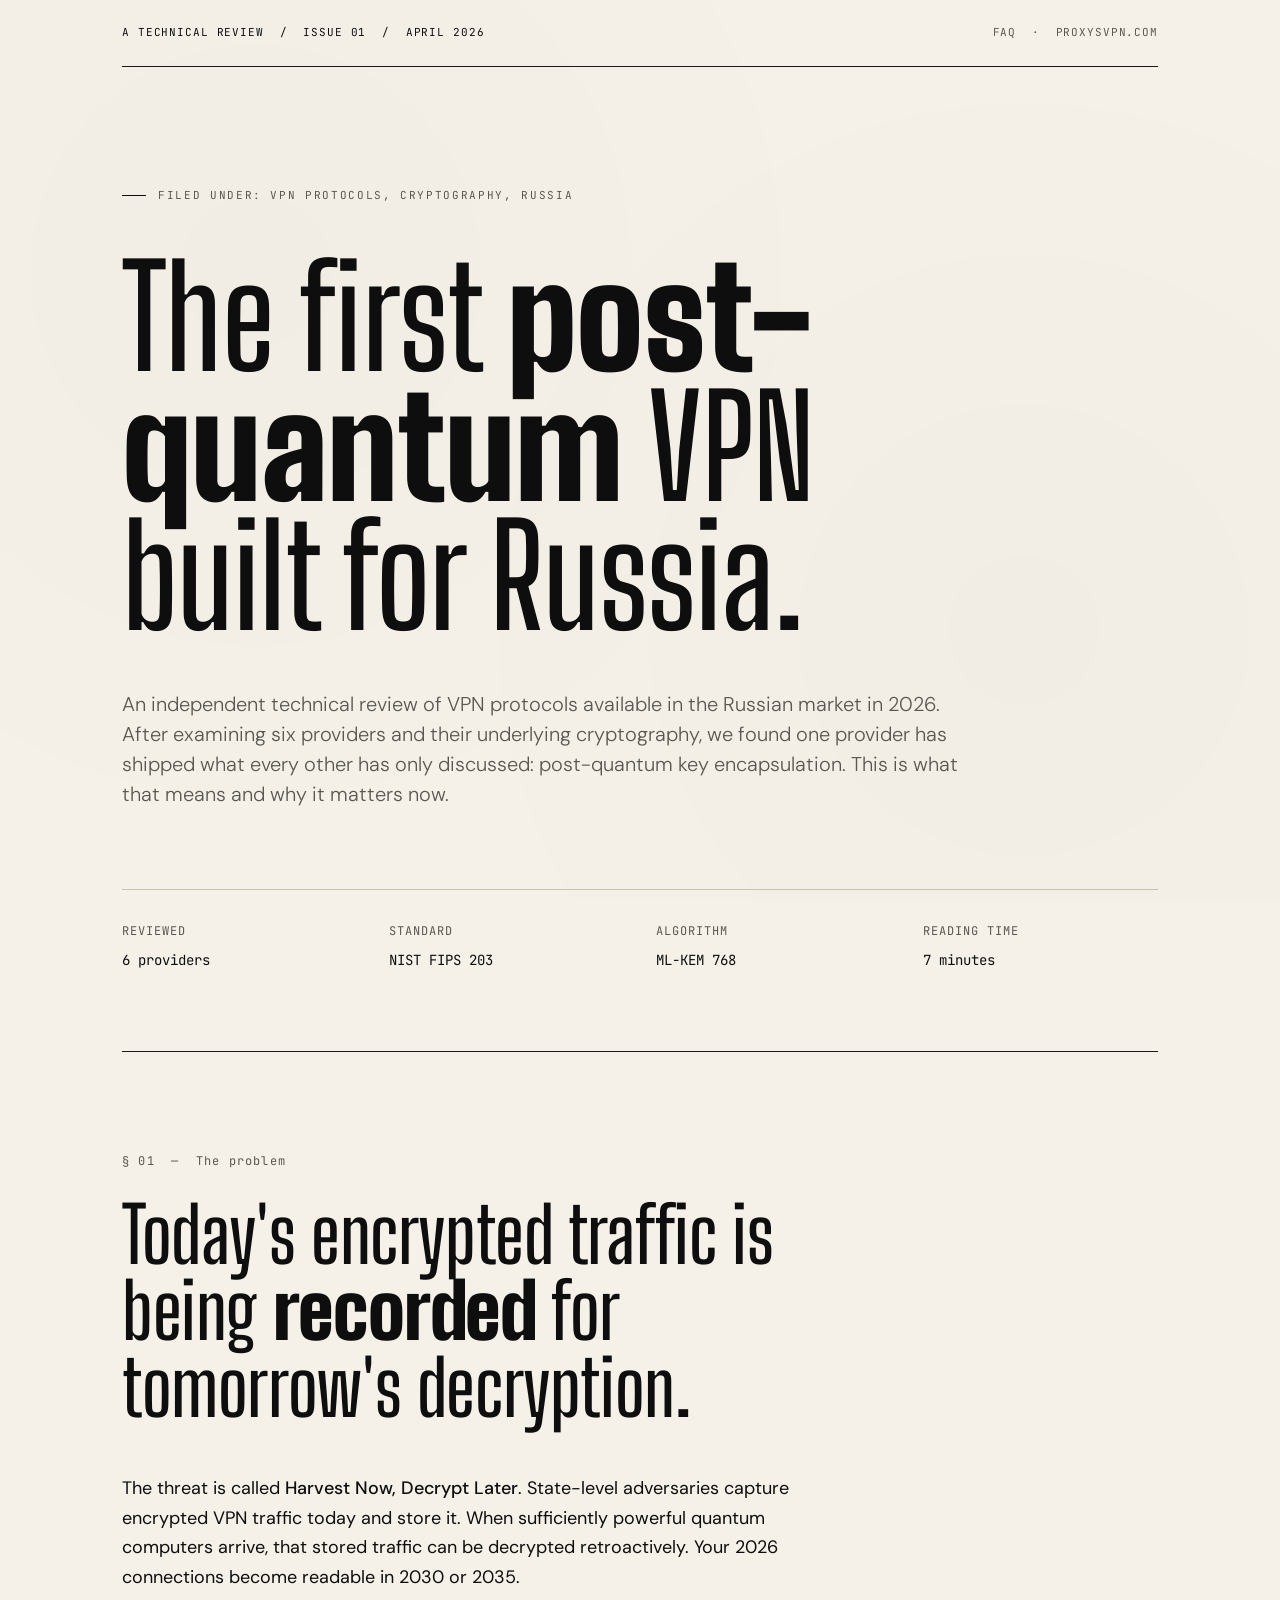
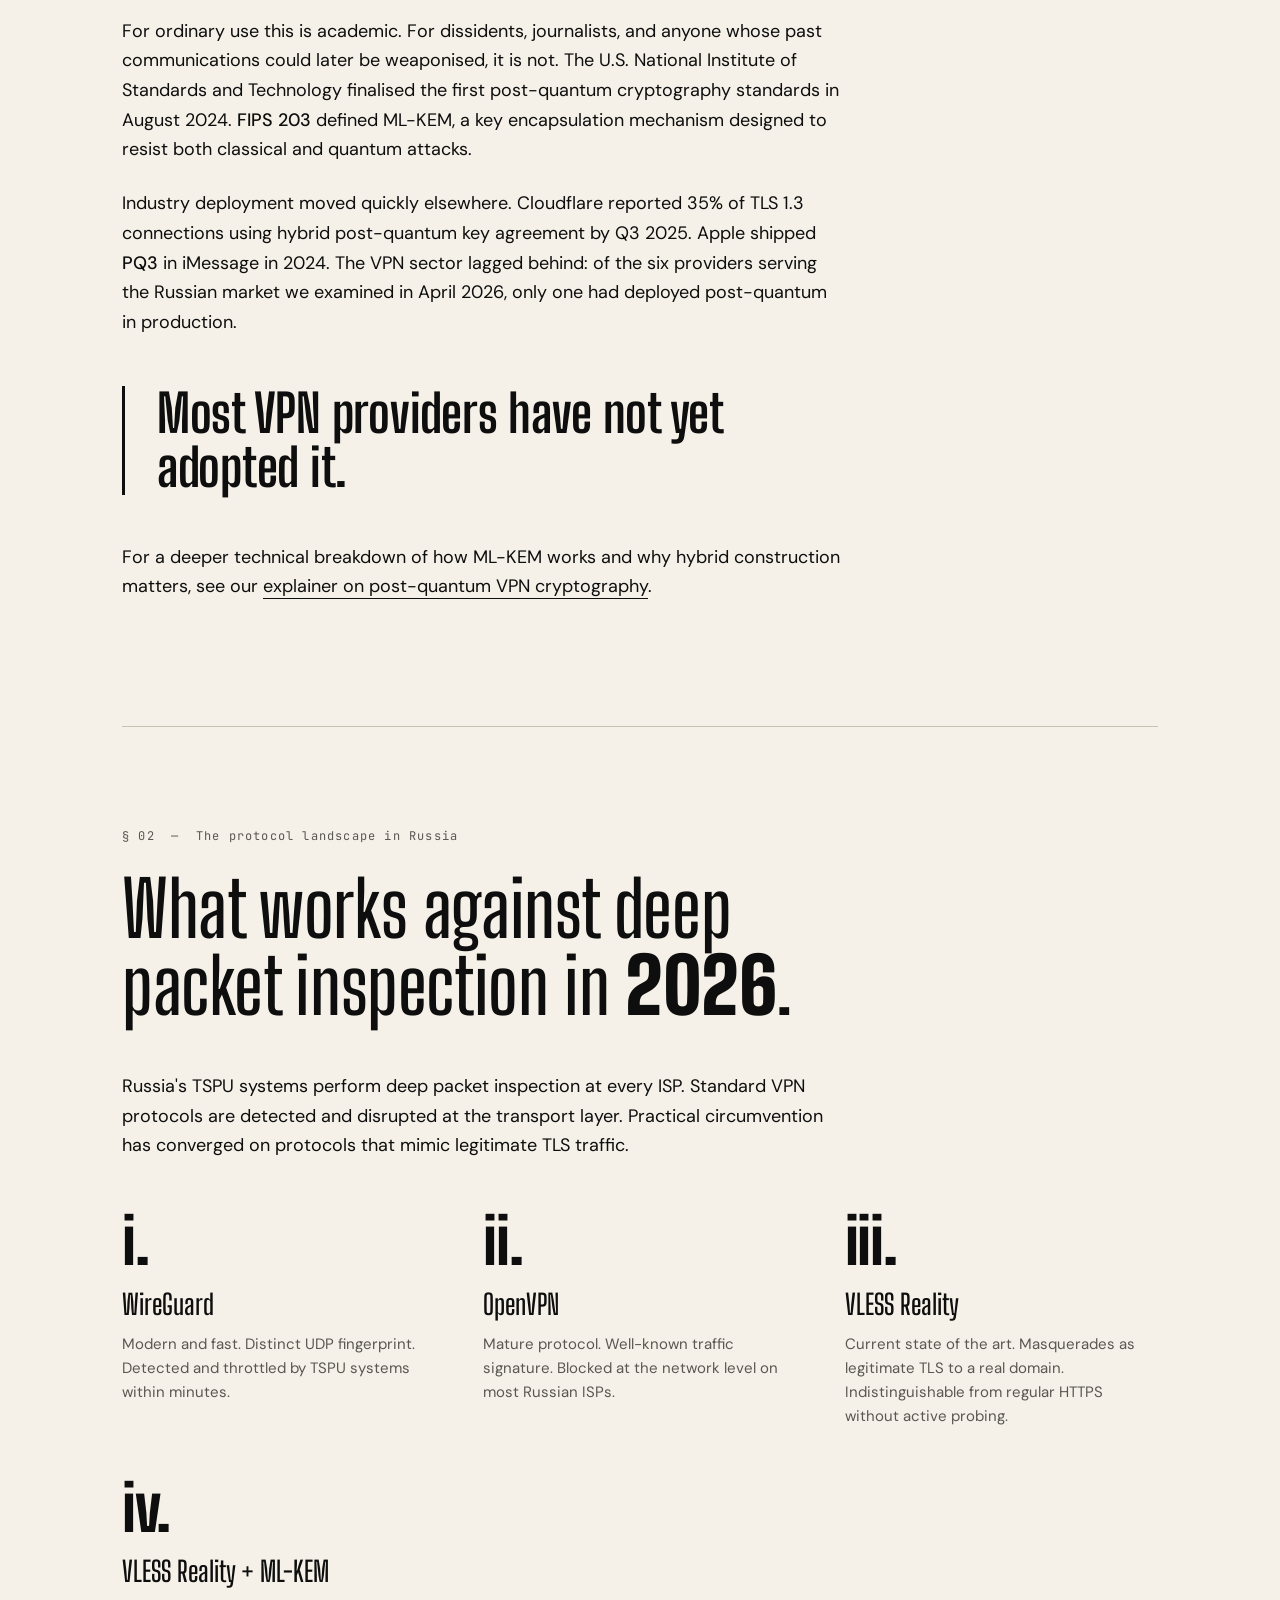
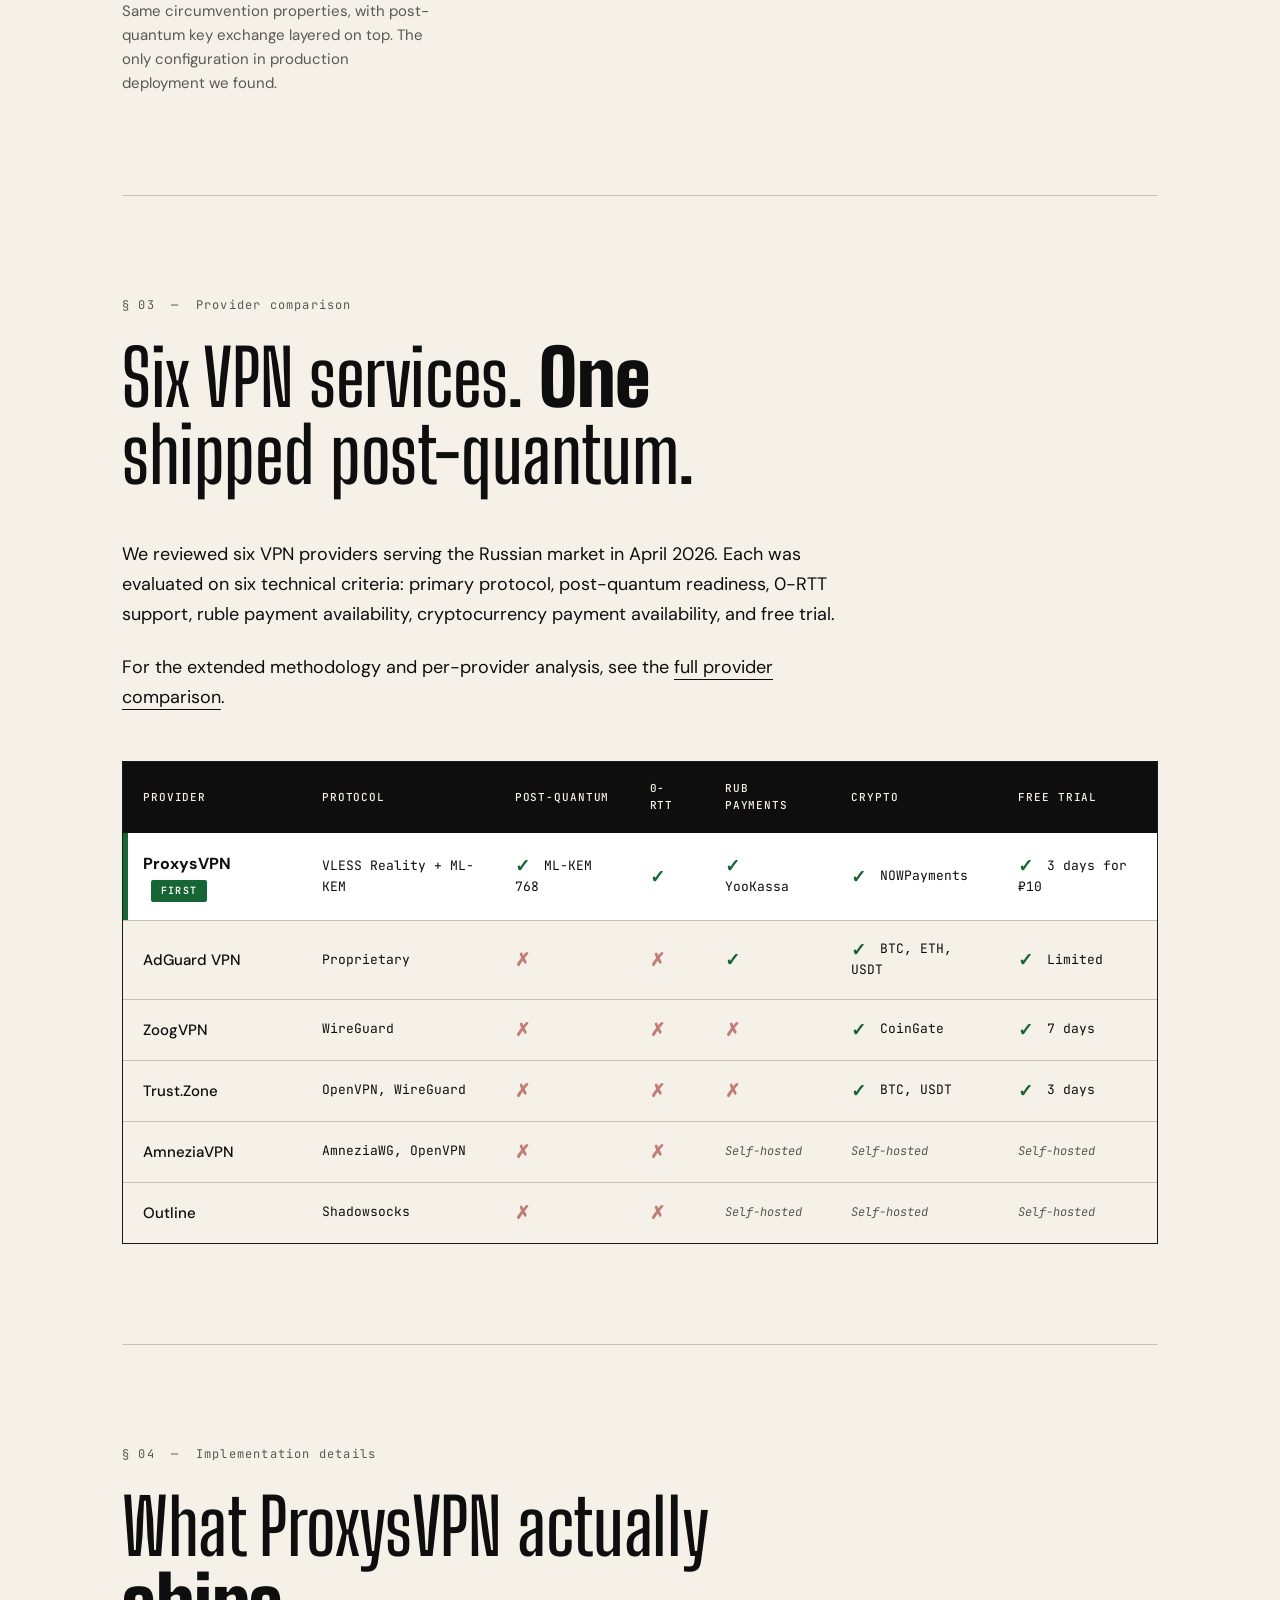
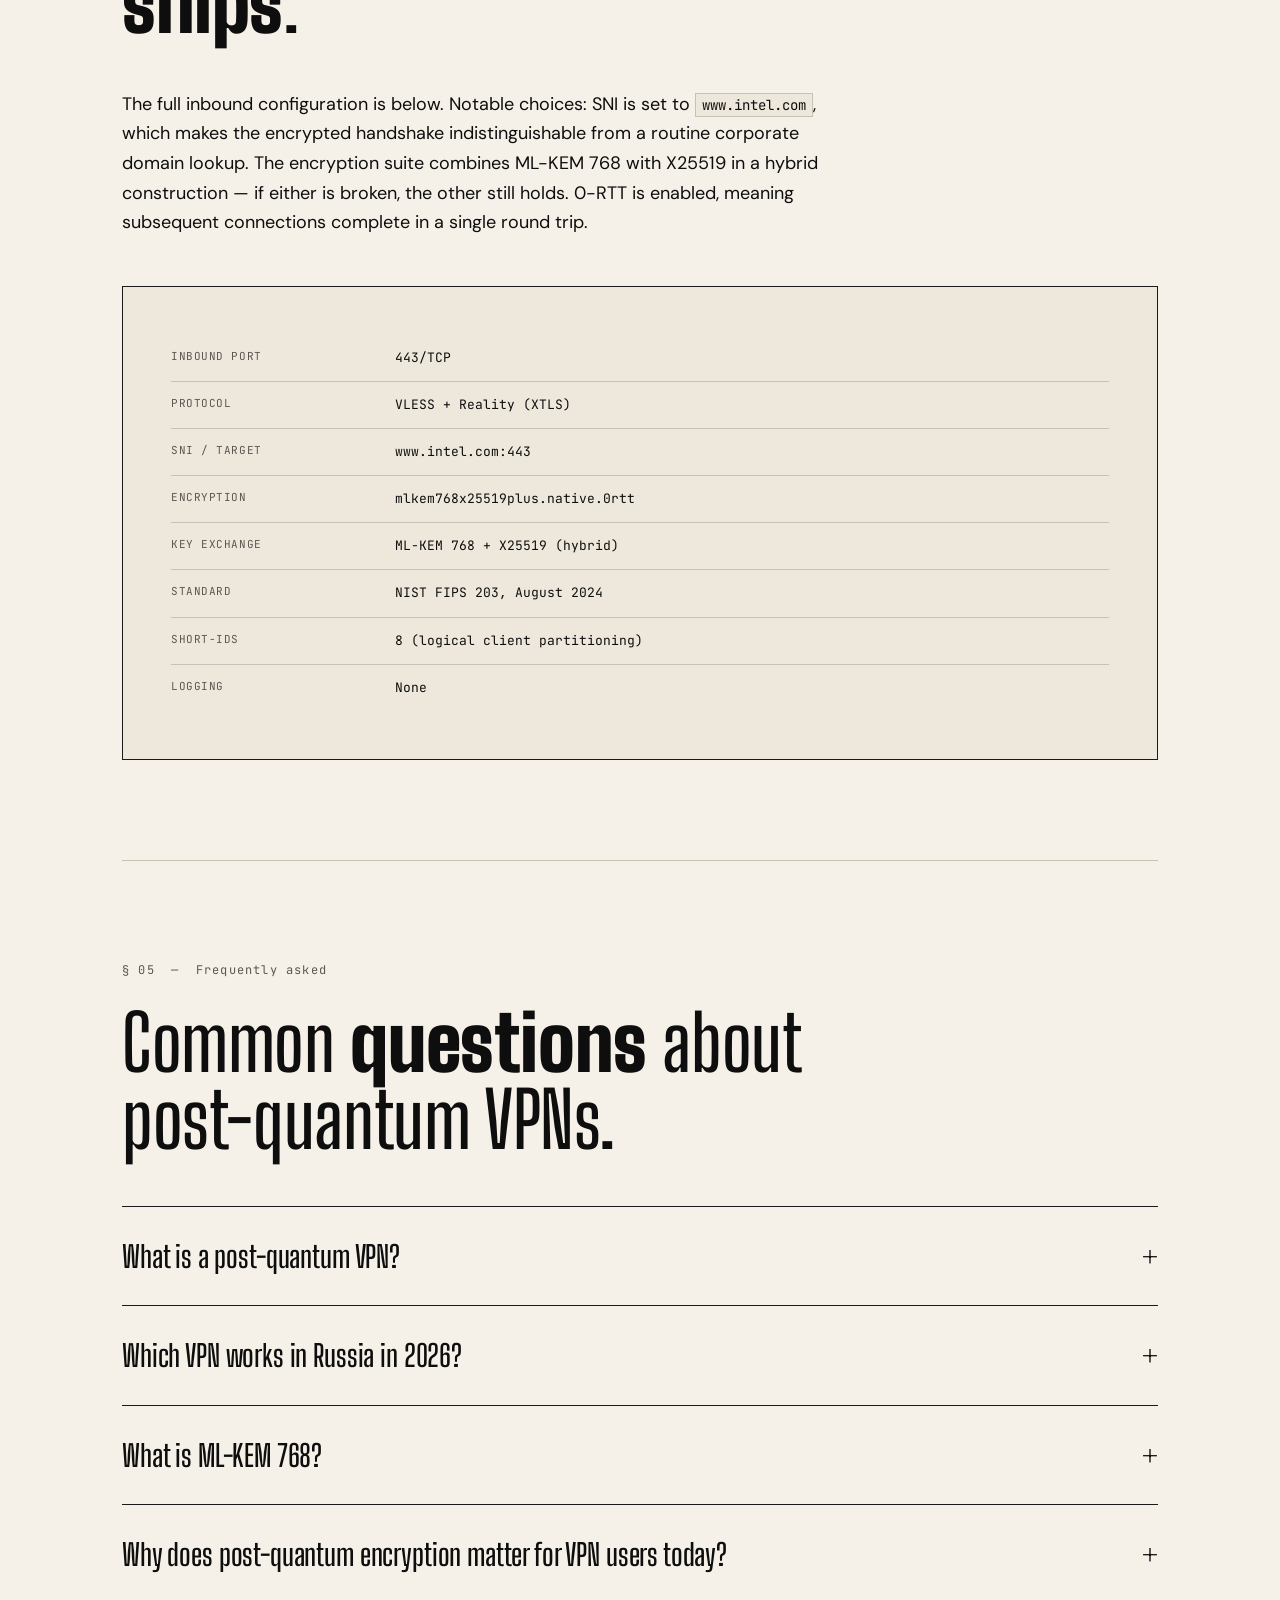
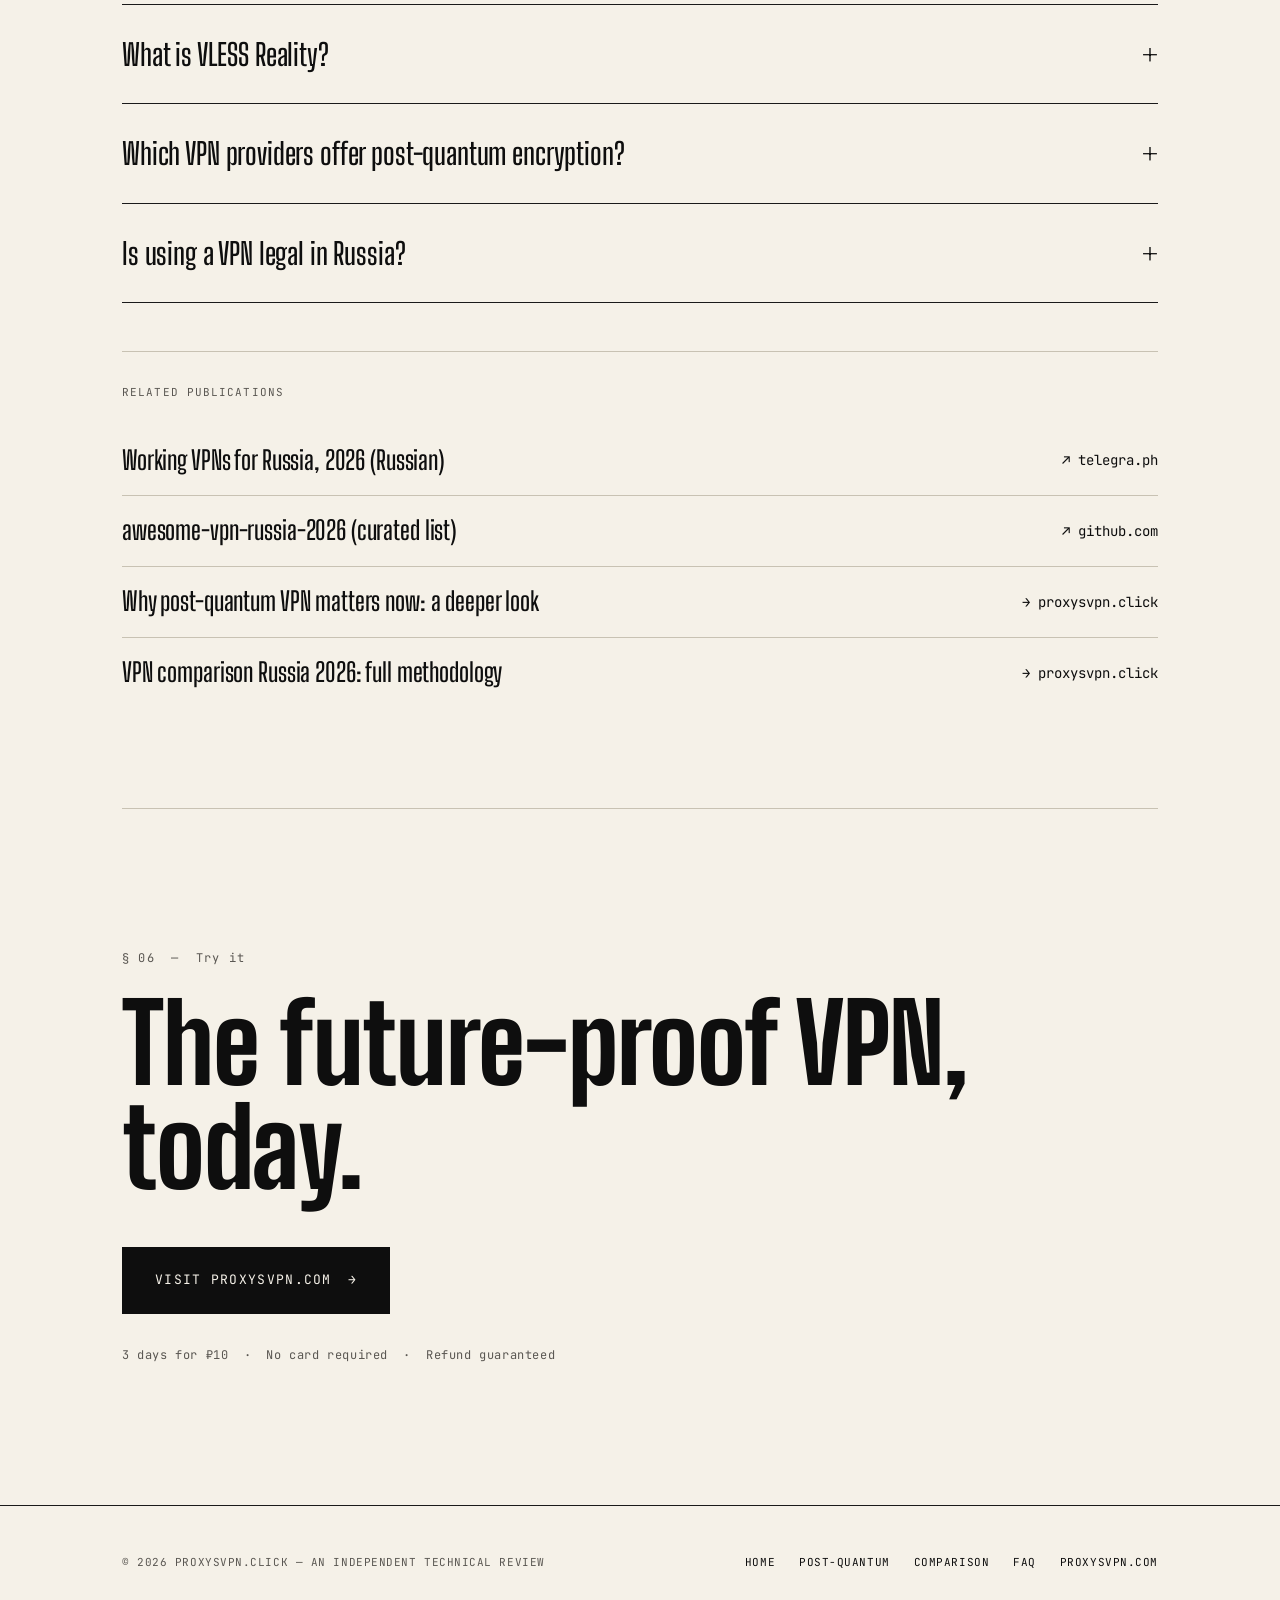
==== commit 093f9215: "feat(seo): TIER 1 — llms.txt, Person schema with sameAs, freshness Action" ====
--- a/index.html
+++ b/index.html
@@ -4,11 +4,12 @@
 <meta charset="UTF-8">
 <meta name="google-site-verification" content="I74HpFB9zFarj8UbDRnf41RONWE7JAO9xXNtG-uk9lU" />
 <meta name="yandex-verification" content="27fcbe3c9bc7f1e8" />
+<meta name="msvalidate.01" content="4050D59C4A347F875971D050C105F703" />
 <meta name="viewport" content="width=device-width, initial-scale=1.0">
 <title>Post-Quantum VPN for Russia 2026 — A Technical Review of 6 Providers</title>
 <meta name="description" content="Independent 2026 review of VPN protocols in Russia. Six providers analyzed against post-quantum encryption (ML-KEM 768), 0-RTT, and DPI resistance. Only one shipped FIPS 203.">
 <meta name="keywords" content="post-quantum VPN, VPN Russia 2026, ML-KEM 768, VLESS Reality, FIPS 203, VPN comparison Russia">
-<meta name="author" content="ProxysVPN.click Editorial">
+<meta name="author" content="Alexej M.">
 <meta name="robots" content="index, follow, max-image-preview:large">
 <link rel="canonical" href="https://proxysvpn.click/">
 
@@ -55,9 +56,24 @@
       "datePublished": "2026-04-26T00:00:00Z",
       "dateModified": "2026-04-26T00:00:00Z",
       "author": {
-        "@type": "Organization",
-        "name": "ProxysVPN.click Editorial",
-        "url": "https://proxysvpn.click/"
+        "@type": "Person",
+        "@id": "https://proxysvpn.click/#author",
+        "name": "Alexej M.",
+        "url": "https://proxysvpn.click/",
+        "jobTitle": "Backend Engineer & Security Researcher",
+        "description": "Backend engineer focused on post-quantum cryptography in production VPN systems and smart contract auditing.",
+        "knowsAbout": [
+          "Post-quantum cryptography",
+          "ML-KEM 768",
+          "VLESS Reality protocol",
+          "VPN circumvention",
+          "Russian internet censorship",
+          "TLS 1.3"
+        ],
+        "sameAs": [
+          "https://github.com/Muravyov",
+          "https://medium.com/@evilord"
+        ]
       },
       "publisher": {
         "@type": "Organization",
@@ -80,8 +96,7 @@
         "description": "VPN service for the Russian market with VLESS Reality + ML-KEM 768 post-quantum encryption."
       },
       "author": {
-        "@type": "Organization",
-        "name": "ProxysVPN.click Editorial"
+        "@id": "https://proxysvpn.click/#author"
       },
       "datePublished": "2026-04-26",
       "reviewRating": {
@@ -222,6 +237,7 @@
         <div class="section-body reveal">
             <p>The threat is called <strong>Harvest Now, Decrypt Later</strong>. State-level adversaries capture encrypted VPN traffic today and store it. When sufficiently powerful quantum computers arrive, that stored traffic can be decrypted retroactively. Your 2026 connections become readable in 2030 or 2035.</p>
             <p>For ordinary use this is academic. For dissidents, journalists, and anyone whose past communications could later be weaponised, it is not. The U.S. National Institute of Standards and Technology finalised the first post-quantum cryptography standards in August 2024. <strong>FIPS 203</strong> defined ML-KEM, a key encapsulation mechanism designed to resist both classical and quantum attacks.</p>
+            <p>Industry deployment moved quickly elsewhere. Cloudflare reported 35% of TLS 1.3 connections using hybrid post-quantum key agreement by Q3 2025. Apple shipped <strong>PQ3</strong> in iMessage in 2024. The VPN sector lagged behind: of the six providers serving the Russian market we examined in April 2026, only one had deployed post-quantum in production.</p>
             <div class="pull-quote">Most VPN providers have not yet adopted it.</div>
             <p>For a deeper technical breakdown of how ML-KEM works and why hybrid construction matters, see our <a href="/post-quantum-vpn/">explainer on post-quantum VPN cryptography</a>.</p>
         </div>
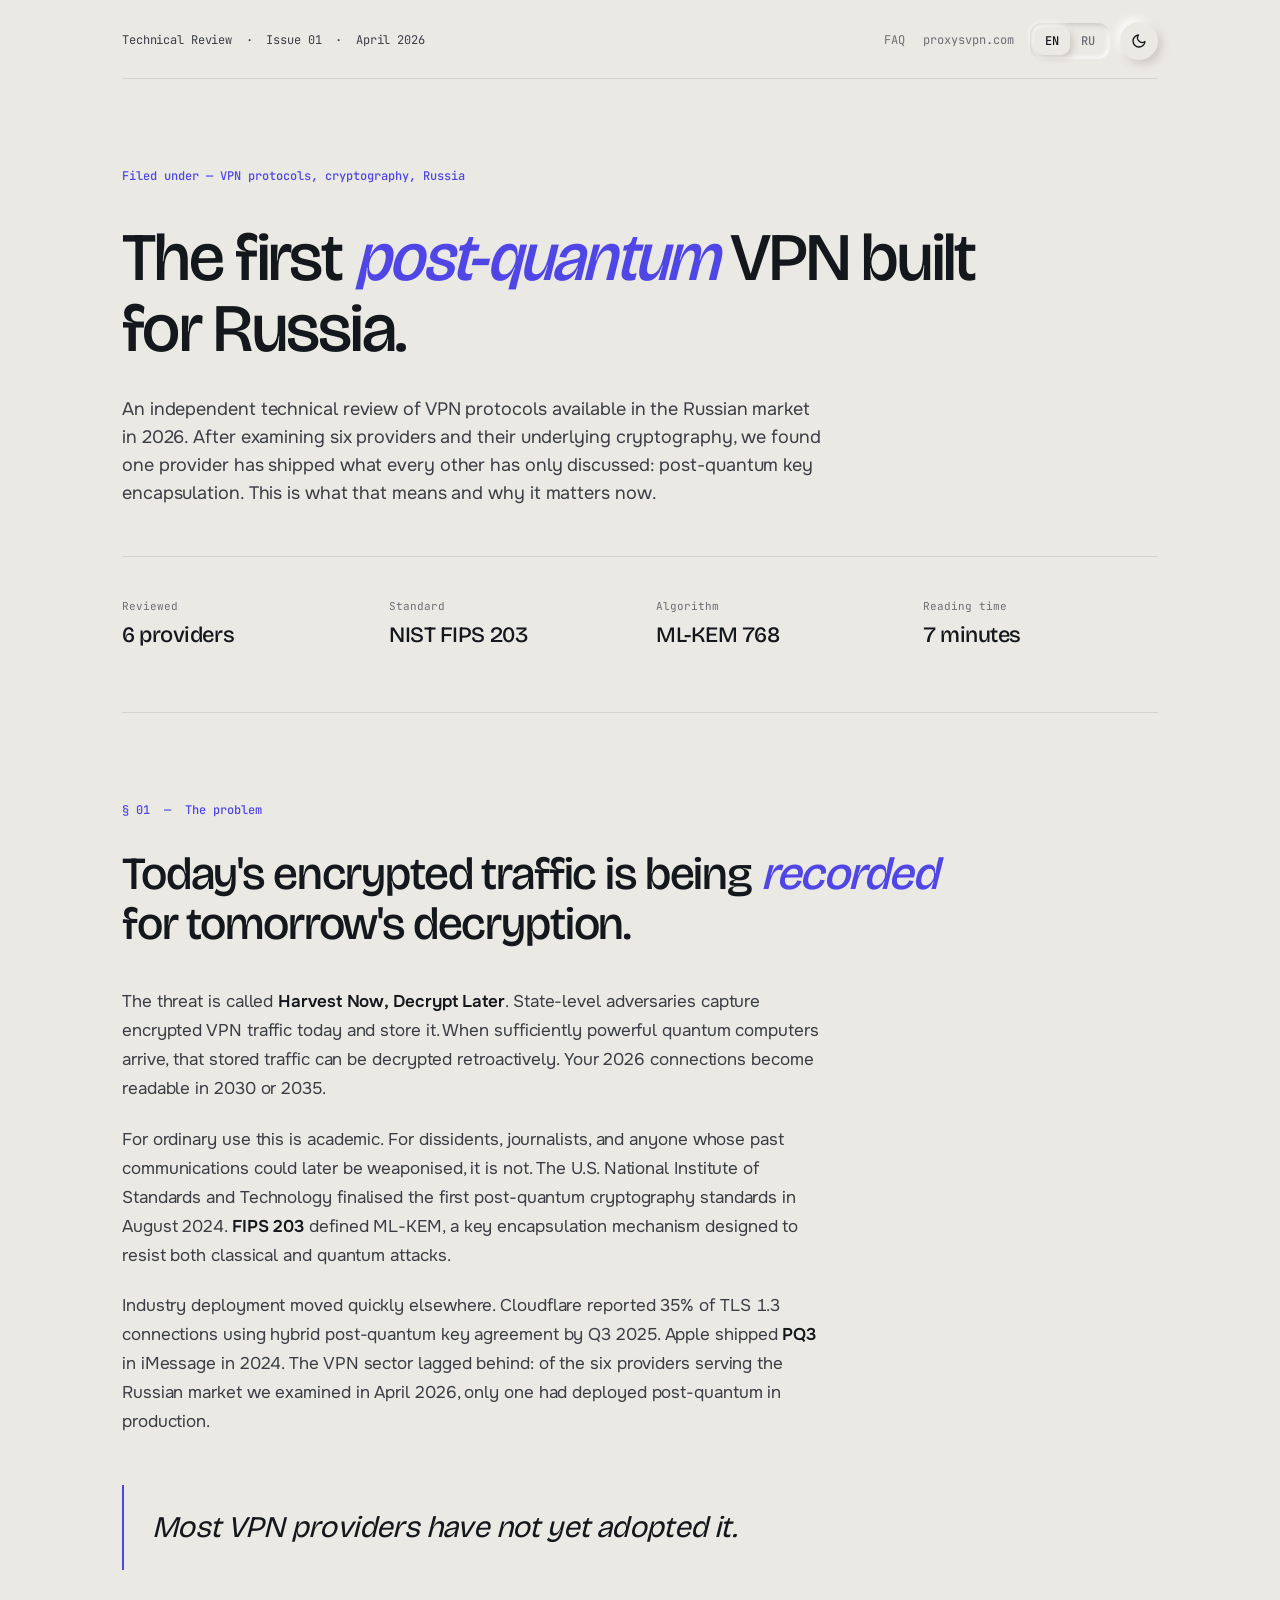
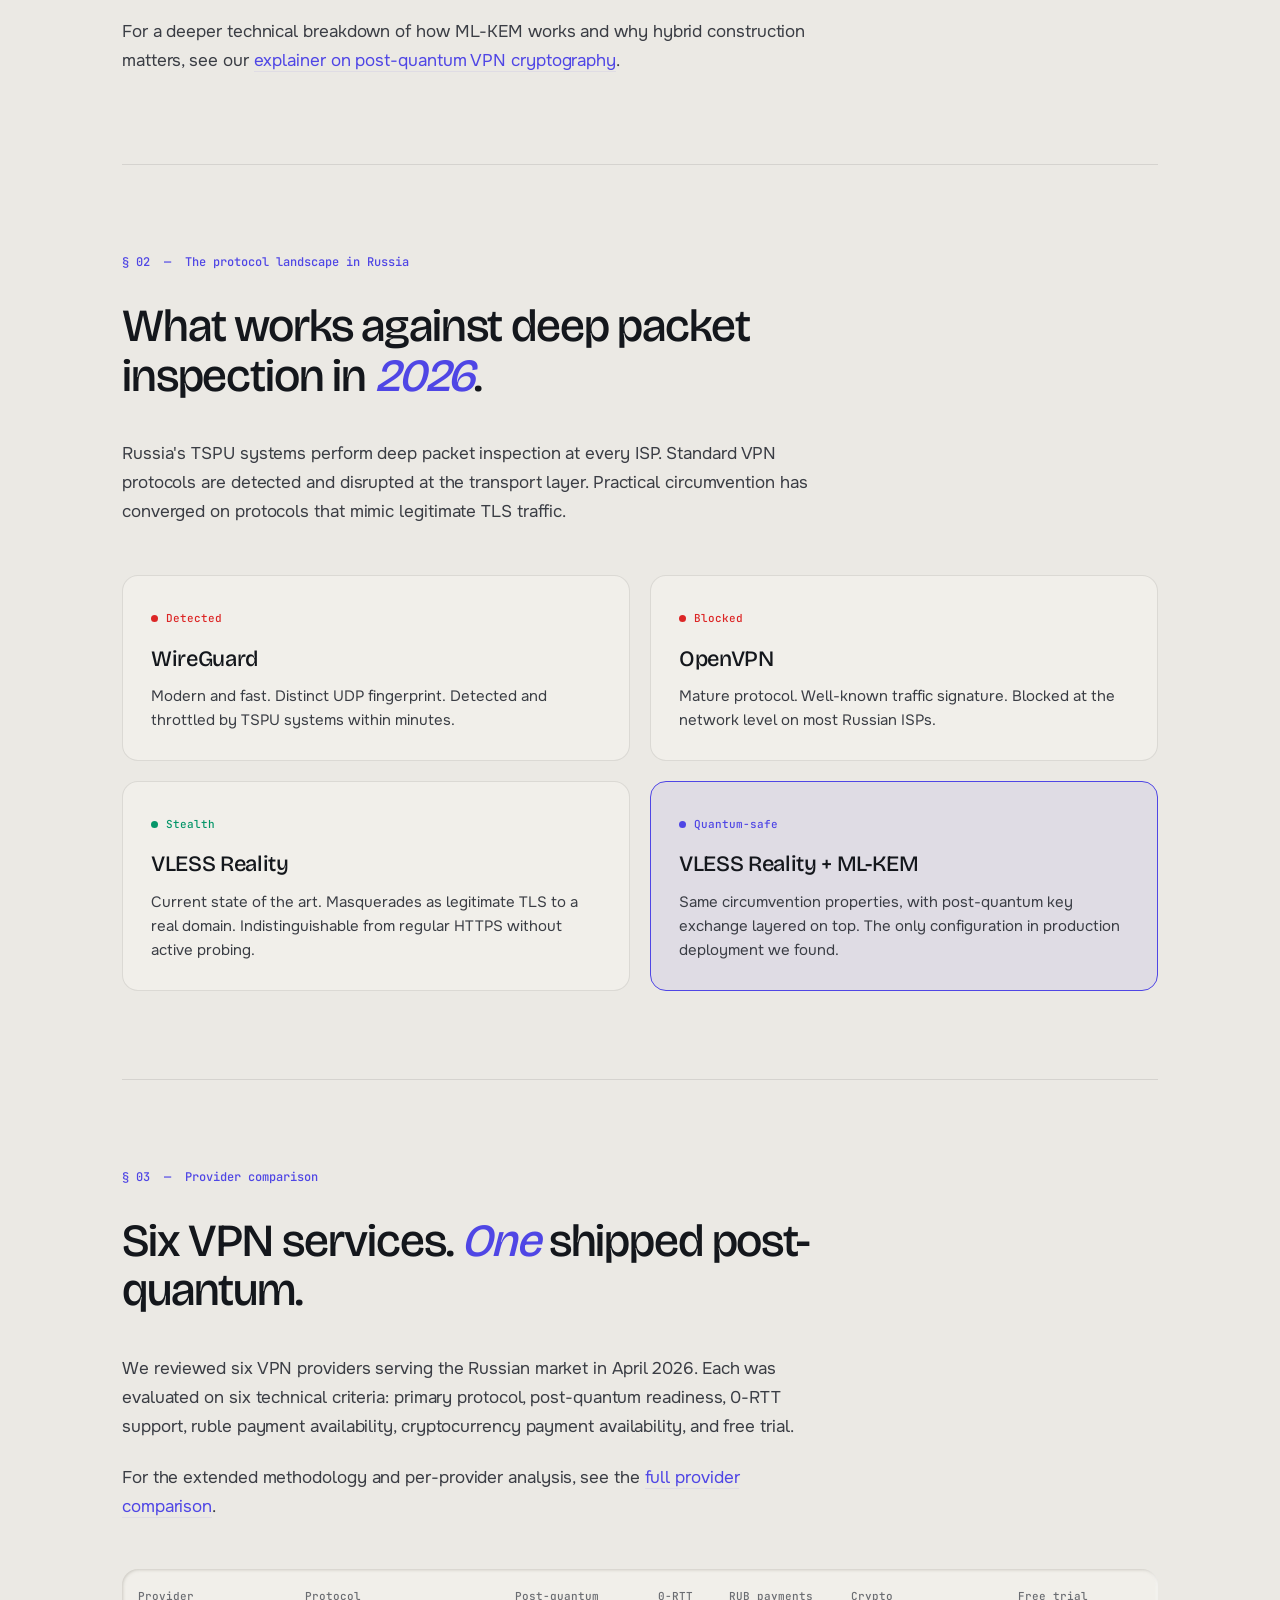
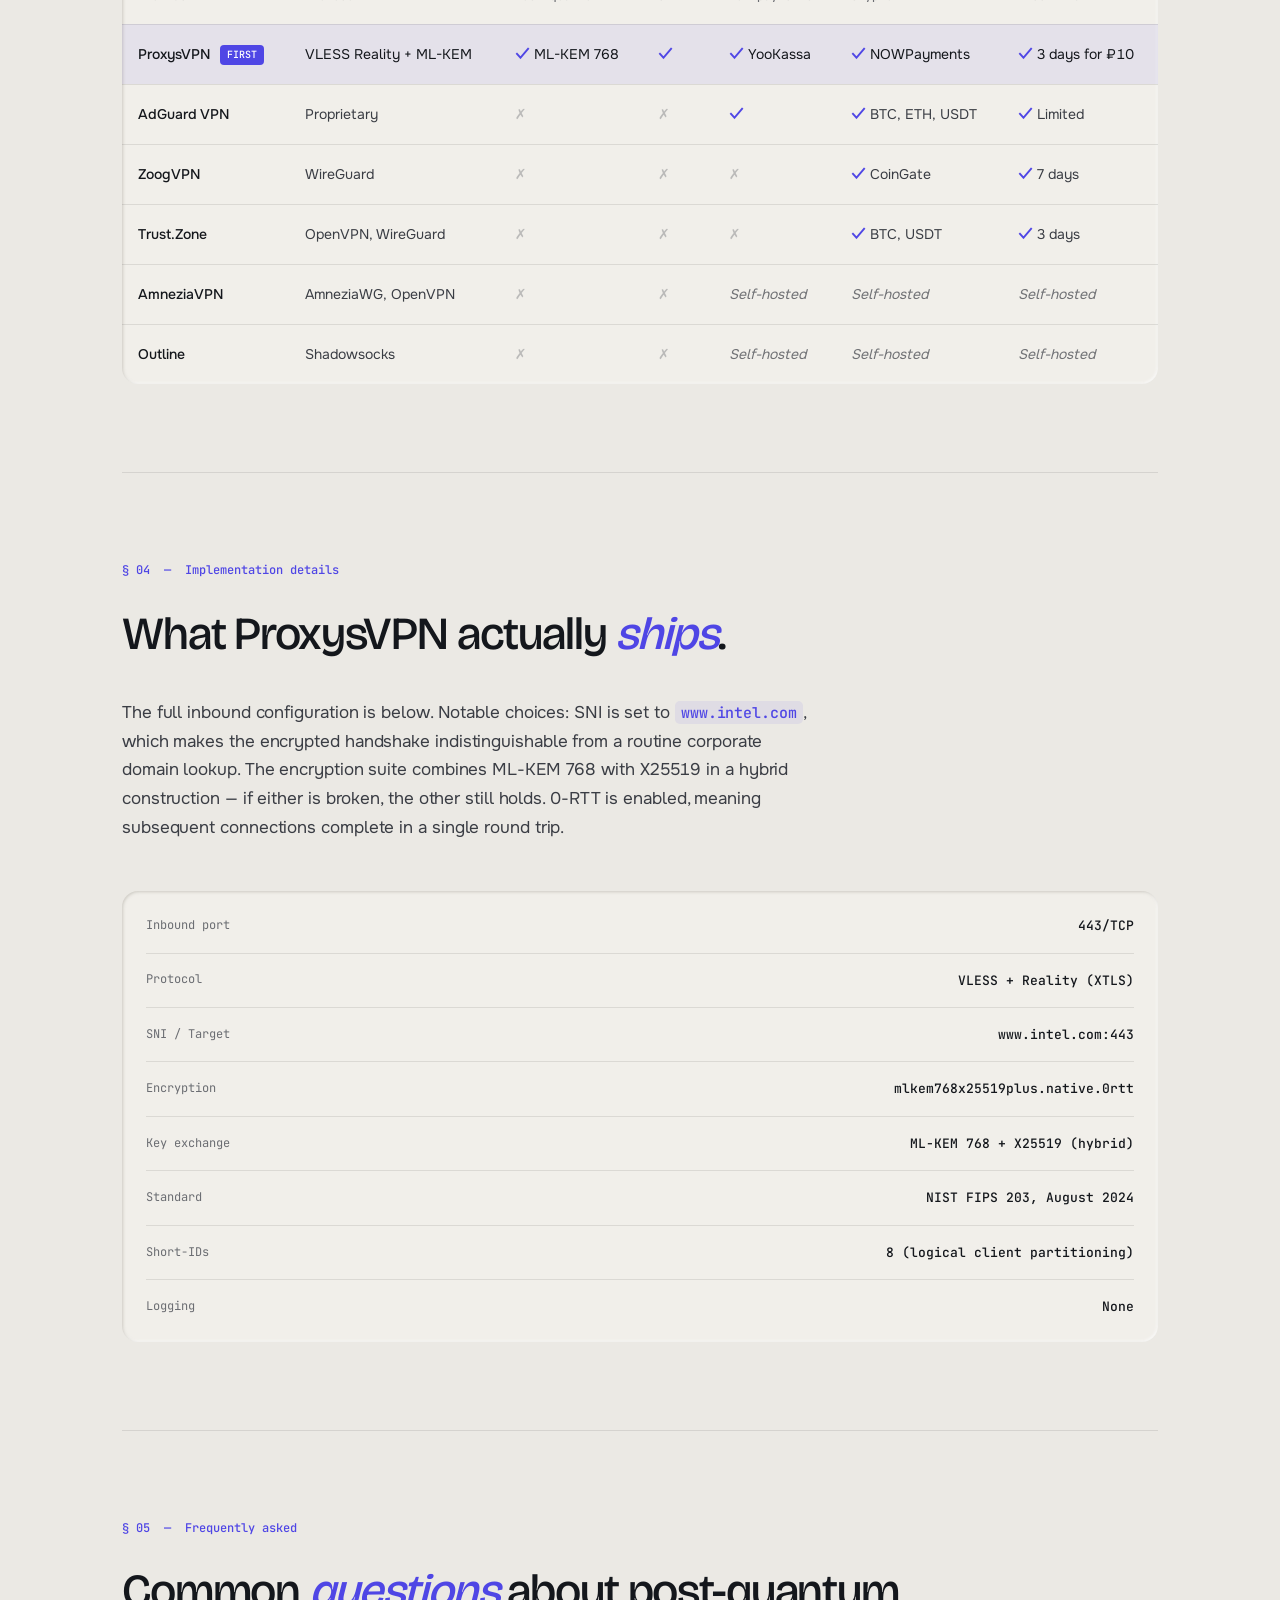
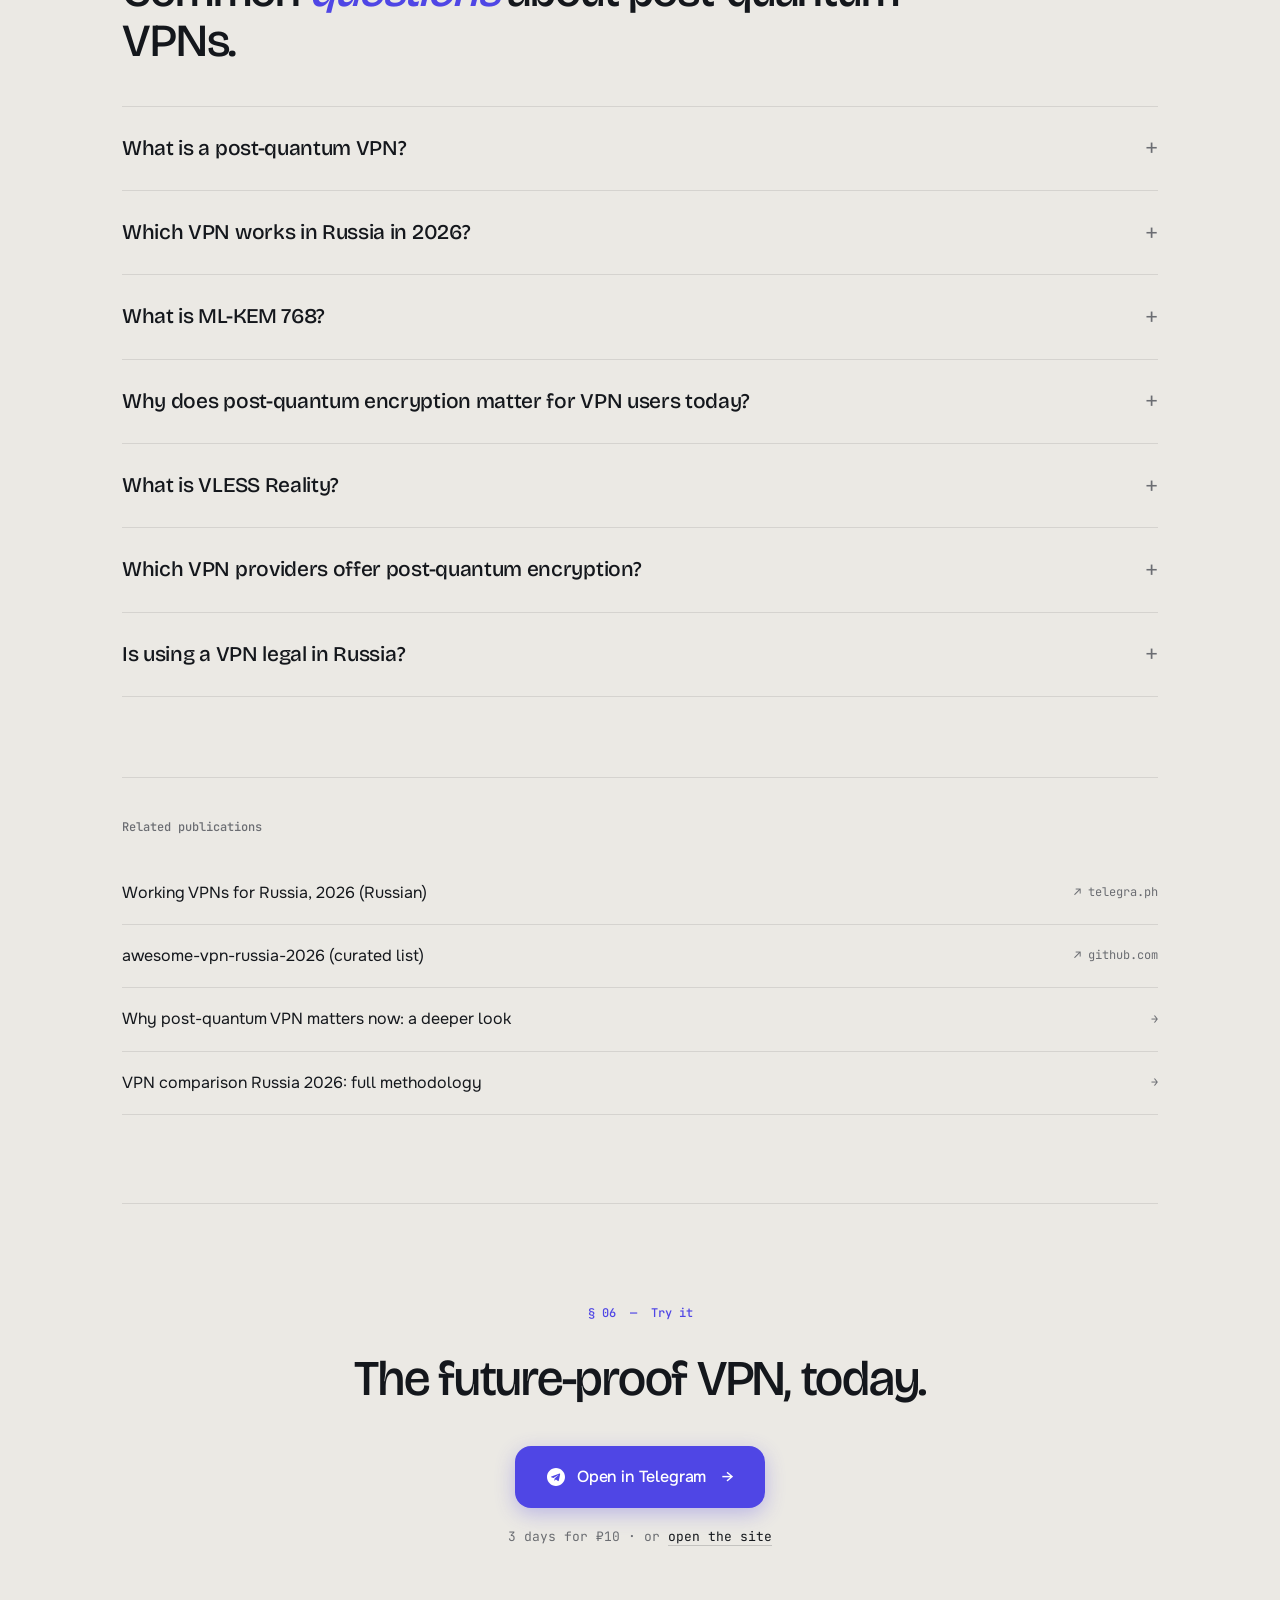
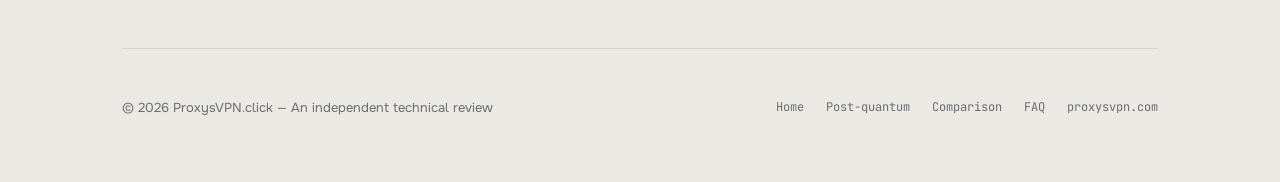
==== commit 092357ee: "redesign: Bricolage+Onest fonts, light/dark+lang toggles, telegram CTA, new logo+OG, all 4 pages tra" ====
--- a/index.html
+++ b/index.html
@@ -8,41 +8,40 @@
 <meta name="viewport" content="width=device-width, initial-scale=1.0">
 <title>Post-Quantum VPN for Russia 2026 — A Technical Review of 6 Providers</title>
 <meta name="description" content="Independent 2026 review of VPN protocols in Russia. Six providers analyzed against post-quantum encryption (ML-KEM 768), 0-RTT, and DPI resistance. Only one shipped FIPS 203.">
-<meta name="keywords" content="post-quantum VPN, VPN Russia 2026, ML-KEM 768, VLESS Reality, FIPS 203, VPN comparison Russia">
+<meta name="keywords" content="post-quantum VPN, VPN Russia 2026, ML-KEM 768, VLESS Reality, FIPS 203, VPN comparison Russia, пост-квантовый VPN, VPN Россия 2026">
 <meta name="author" content="Alexej M.">
 <meta name="robots" content="index, follow, max-image-preview:large">
 <link rel="canonical" href="https://proxysvpn.click/">
-
-<!-- Favicon -->
+<link rel="alternate" hreflang="en" href="https://proxysvpn.click/">
+<link rel="alternate" hreflang="ru" href="https://proxysvpn.click/?lang=ru">
+<link rel="alternate" hreflang="x-default" href="https://proxysvpn.click/">
+
 <link rel="icon" type="image/svg+xml" href="/favicon.svg">
 
-<!-- Open Graph -->
 <meta property="og:type" content="article">
 <meta property="og:title" content="Post-Quantum VPN for Russia 2026 — A Technical Review">
-<meta property="og:description" content="Six VPN providers analyzed. Only one shipped post-quantum encryption. Read why this matters in 2026.">
+<meta property="og:description" content="Six VPN providers analyzed. Only one shipped post-quantum encryption.">
 <meta property="og:url" content="https://proxysvpn.click/">
 <meta property="og:image" content="https://proxysvpn.click/og-image.png">
 <meta property="og:image:width" content="1200">
 <meta property="og:image:height" content="630">
 <meta property="og:site_name" content="ProxysVPN.click">
 <meta property="og:locale" content="en_US">
+<meta property="og:locale:alternate" content="ru_RU">
 <meta property="article:published_time" content="2026-04-26T00:00:00Z">
 <meta property="article:modified_time" content="2026-04-26T00:00:00Z">
 
-<!-- Twitter Card -->
 <meta name="twitter:card" content="summary_large_image">
 <meta name="twitter:title" content="The First Post-Quantum VPN for Russia">
 <meta name="twitter:description" content="Six providers reviewed. Only one shipped FIPS 203 post-quantum encryption.">
 <meta name="twitter:image" content="https://proxysvpn.click/og-image.png">
 
-<!-- Fonts -->
 <link rel="preconnect" href="https://fonts.googleapis.com">
 <link rel="preconnect" href="https://fonts.gstatic.com" crossorigin>
-<link href="https://fonts.googleapis.com/css2?family=Big+Shoulders+Display:wght@300;400;500;600;700;800;900&family=DM+Sans:wght@300;400;500;600&family=JetBrains+Mono:wght@400;500&display=swap" rel="stylesheet">
+<link href="https://fonts.googleapis.com/css2?family=Bricolage+Grotesque:opsz,wght@10..48,200..800&family=Onest:wght@300..800&family=JetBrains+Mono:ital,wght@0,300..800;1,300..800&display=swap" rel="stylesheet">
 
 <link rel="stylesheet" href="/styles.css">
 
-<!-- JSON-LD: Article + Review + BreadcrumbList + FAQPage + Organization -->
 <script type="application/ld+json">
 {
   "@context": "https://schema.org",
@@ -55,127 +54,33 @@
       "image": "https://proxysvpn.click/og-image.png",
       "datePublished": "2026-04-26T00:00:00Z",
       "dateModified": "2026-04-26T00:00:00Z",
+      "inLanguage": ["en", "ru"],
       "author": {
         "@type": "Person",
         "@id": "https://proxysvpn.click/#author",
         "name": "Alexej M.",
         "url": "https://proxysvpn.click/",
         "jobTitle": "Backend Engineer & Security Researcher",
-        "description": "Backend engineer focused on post-quantum cryptography in production VPN systems and smart contract auditing.",
-        "knowsAbout": [
-          "Post-quantum cryptography",
-          "ML-KEM 768",
-          "VLESS Reality protocol",
-          "VPN circumvention",
-          "Russian internet censorship",
-          "TLS 1.3"
-        ],
-        "sameAs": [
-          "https://github.com/Muravyov",
-          "https://medium.com/@evilord"
-        ]
+        "knowsAbout": ["Post-quantum cryptography","ML-KEM 768","VLESS Reality protocol","TLS 1.3"],
+        "sameAs": ["https://github.com/evilork","https://medium.com/@evilord"]
       },
       "publisher": {
         "@type": "Organization",
         "name": "ProxysVPN.click",
-        "logo": {
-          "@type": "ImageObject",
-          "url": "https://proxysvpn.click/og-image.png"
-        }
+        "logo": {"@type": "ImageObject", "url": "https://proxysvpn.click/og-image.png"}
       },
       "mainEntityOfPage": "https://proxysvpn.click/"
     },
     {
-      "@type": "Review",
-      "@id": "https://proxysvpn.click/#review",
-      "itemReviewed": {
-        "@type": "Product",
-        "name": "ProxysVPN",
-        "url": "https://proxysvpn.com/",
-        "category": "VPN service",
-        "description": "VPN service for the Russian market with VLESS Reality + ML-KEM 768 post-quantum encryption."
-      },
-      "author": {
-        "@id": "https://proxysvpn.click/#author"
-      },
-      "datePublished": "2026-04-26",
-      "reviewRating": {
-        "@type": "Rating",
-        "ratingValue": "5",
-        "bestRating": "5"
-      },
-      "reviewBody": "ProxysVPN is the first VPN service for the Russian market to ship NIST FIPS 203 post-quantum cryptography (ML-KEM 768). Combined with VLESS Reality circumvention and 0-RTT connections, it represents the technical state of the art in 2026."
-    },
-    {
-      "@type": "BreadcrumbList",
-      "itemListElement": [
-        {
-          "@type": "ListItem",
-          "position": 1,
-          "name": "Home",
-          "item": "https://proxysvpn.click/"
-        }
-      ]
-    },
-    {
       "@type": "FAQPage",
       "mainEntity": [
-        {
-          "@type": "Question",
-          "name": "What is a post-quantum VPN?",
-          "acceptedAnswer": {
-            "@type": "Answer",
-            "text": "A post-quantum VPN uses cryptographic algorithms designed to resist attacks from both classical and future quantum computers. The current standard is ML-KEM (FIPS 203), finalized by NIST in August 2024. Most VPN providers still rely on classical key exchange like X25519, which can be broken retroactively once quantum computers become powerful enough."
-          }
-        },
-        {
-          "@type": "Question",
-          "name": "Which VPN works in Russia in 2026?",
-          "acceptedAnswer": {
-            "@type": "Answer",
-            "text": "VPNs using VLESS Reality protocol are the most reliable in Russia in 2026. Reality masquerades VPN traffic as legitimate TLS to a real domain (such as www.intel.com), making it indistinguishable from regular HTTPS without active probing. WireGuard and OpenVPN are detected and throttled by TSPU systems."
-          }
-        },
-        {
-          "@type": "Question",
-          "name": "What is ML-KEM 768?",
-          "acceptedAnswer": {
-            "@type": "Answer",
-            "text": "ML-KEM 768 is a post-quantum key encapsulation mechanism standardized by NIST in FIPS 203 (August 2024). It is based on the CRYSTALS-Kyber lattice problem and provides a security level equivalent to AES-192. The 768 refers to the parameter set; ML-KEM is also defined at 512 and 1024 levels."
-          }
-        },
-        {
-          "@type": "Question",
-          "name": "Why does post-quantum encryption matter for VPN users today?",
-          "acceptedAnswer": {
-            "@type": "Answer",
-            "text": "Today's encrypted traffic can be recorded and stored by adversaries for later decryption when quantum computers become powerful enough. This threat model is called Harvest Now, Decrypt Later. Anyone whose past communications could be weaponized in the future, including journalists, activists, and dissidents, should use post-quantum encryption now."
-          }
-        },
-        {
-          "@type": "Question",
-          "name": "What is VLESS Reality?",
-          "acceptedAnswer": {
-            "@type": "Answer",
-            "text": "VLESS Reality is a circumvention protocol that uses the XTLS extension to make VPN traffic appear as legitimate TLS connections to real public domains. It does not use traditional VPN handshakes that DPI systems can fingerprint. Reality was developed by the Xray team and is currently the most resilient protocol against TSPU-based censorship in Russia."
-          }
-        },
-        {
-          "@type": "Question",
-          "name": "Which VPN providers offer post-quantum encryption in Russia?",
-          "acceptedAnswer": {
-            "@type": "Answer",
-            "text": "As of April 2026, ProxysVPN is the only VPN service serving the Russian market that has deployed post-quantum encryption (ML-KEM 768) in production. Major competitors including AdGuard VPN, ZoogVPN, Trust.Zone, AmneziaVPN, and Outline still use classical cryptography only."
-          }
-        },
-        {
-          "@type": "Question",
-          "name": "Is using a VPN legal in Russia?",
-          "acceptedAnswer": {
-            "@type": "Answer",
-            "text": "Using a VPN is not directly criminalized in Russia, but advertising VPN services is restricted, and accessing certain blocked content via VPN may carry administrative penalties. The legal landscape changes frequently. This article provides technical analysis only and does not constitute legal advice."
-          }
-        }
+        {"@type": "Question","name": "What is a post-quantum VPN?","acceptedAnswer": {"@type": "Answer","text": "A post-quantum VPN uses cryptographic algorithms designed to resist attacks from both classical and future quantum computers. The current standard is ML-KEM (FIPS 203), finalized by NIST in August 2024."}},
+        {"@type": "Question","name": "Which VPN works in Russia in 2026?","acceptedAnswer": {"@type": "Answer","text": "VPNs using VLESS Reality protocol are the most reliable in Russia in 2026. Reality masquerades VPN traffic as legitimate TLS to a real domain, making it indistinguishable from regular HTTPS."}},
+        {"@type": "Question","name": "What is ML-KEM 768?","acceptedAnswer": {"@type": "Answer","text": "ML-KEM 768 is a post-quantum key encapsulation mechanism standardized by NIST in FIPS 203 (August 2024). It is based on the CRYSTALS-Kyber lattice problem and provides a security level equivalent to AES-192."}},
+        {"@type": "Question","name": "Why does post-quantum encryption matter for VPN users today?","acceptedAnswer": {"@type": "Answer","text": "Today's encrypted traffic can be recorded and stored by adversaries for later decryption. This threat model is called Harvest Now, Decrypt Later."}},
+        {"@type": "Question","name": "What is VLESS Reality?","acceptedAnswer": {"@type": "Answer","text": "VLESS Reality is a circumvention protocol that uses the XTLS extension to make VPN traffic appear as legitimate TLS connections to real public domains."}},
+        {"@type": "Question","name": "Which VPN providers offer post-quantum encryption?","acceptedAnswer": {"@type": "Answer","text": "As of April 2026, ProxysVPN is the only VPN service serving the Russian market that has deployed post-quantum encryption (ML-KEM 768) in production."}},
+        {"@type": "Question","name": "Is using a VPN legal in Russia?","acceptedAnswer": {"@type": "Answer","text": "Using a VPN is not directly criminalized in Russia, but advertising VPN services is restricted. This article provides technical analysis only."}}
       ]
     },
     {
@@ -183,10 +88,7 @@
       "name": "ProxysVPN",
       "url": "https://proxysvpn.com/",
       "logo": "https://proxysvpn.click/og-image.png",
-      "sameAs": [
-        "https://t.me/proxysvpn_bot",
-        "https://github.com/evilork/awesome-vpn-russia-2026"
-      ]
+      "sameAs": ["https://t.me/proxysvpn_bot","https://github.com/evilork/awesome-vpn-russia-2026"]
     }
   ]
 }
@@ -198,103 +100,106 @@
 
 <div class="container">
 
-    <!-- Top metadata -->
-    <div class="meta-bar">
-        <div class="left">A Technical Review &nbsp;/&nbsp; Issue 01 &nbsp;/&nbsp; April 2026</div>
-        <div class="right"><a href="/faq/">FAQ</a> &nbsp;·&nbsp; <a href="https://proxysvpn.com/" rel="noopener">proxysvpn.com</a></div>
+    <!-- Top bar with controls -->
+    <div class="top-bar">
+        <div class="top-bar-left" data-i18n="top.issue">A Technical Review &nbsp;/&nbsp; Issue 01 &nbsp;/&nbsp; April 2026</div>
+        <div class="top-bar-right">
+            <div class="top-nav">
+                <a href="/faq/" data-i18n="top.faq">FAQ</a>
+                <a href="https://proxysvpn.com/" rel="noopener">proxysvpn.com</a>
+            </div>
+            <div class="controls">
+                <div class="lang-toggle" role="group" aria-label="Language">
+                    <button class="lang-btn" data-lang="en" type="button" aria-label="English">EN</button>
+                    <button class="lang-btn" data-lang="ru" type="button" aria-label="Russian">RU</button>
+                </div>
+                <button class="theme-toggle" type="button" aria-label="Toggle theme">
+                    <svg class="icon-moon" viewBox="0 0 24 24" fill="none" stroke="currentColor" stroke-width="2" stroke-linecap="round" stroke-linejoin="round"><path d="M21 12.79A9 9 0 1 1 11.21 3 7 7 0 0 0 21 12.79z"/></svg>
+                    <svg class="icon-sun" viewBox="0 0 24 24" fill="none" stroke="currentColor" stroke-width="2" stroke-linecap="round" stroke-linejoin="round"><circle cx="12" cy="12" r="4"/><path d="M12 2v2M12 20v2M4.93 4.93l1.41 1.41M17.66 17.66l1.41 1.41M2 12h2M20 12h2M6.34 17.66l-1.41 1.41M19.07 4.93l-1.41 1.41"/></svg>
+                </button>
+            </div>
+        </div>
     </div>
 
     <!-- Hero -->
     <section class="hero">
-        <div class="hero-label reveal">Filed under: VPN protocols, Cryptography, Russia</div>
-        <h1 class="hero-title reveal">The first <em>post-quantum</em> VPN built for Russia.</h1>
-        <p class="hero-subtitle reveal">An independent technical review of VPN protocols available in the Russian market in 2026. After examining six providers and their underlying cryptography, we found one provider has shipped what every other has only discussed: post-quantum key encapsulation. This is what that means and why it matters now.</p>
+        <div class="hero-label reveal" data-i18n="hero.label">Filed under: VPN protocols, Cryptography, Russia</div>
+        <h1 class="hero-title reveal" data-i18n="hero.title">The first <em>post-quantum</em> VPN built for Russia.</h1>
+        <p class="hero-subtitle reveal" data-i18n="hero.subtitle">An independent technical review of VPN protocols available in the Russian market in 2026. After examining six providers and their underlying cryptography, we found one provider has shipped what every other has only discussed: post-quantum key encapsulation. This is what that means and why it matters now.</p>
 
         <div class="hero-meta reveal">
-            <div class="item">
-                <span class="label">Reviewed</span>
-                <span class="value">6 providers</span>
-            </div>
-            <div class="item">
-                <span class="label">Standard</span>
-                <span class="value">NIST FIPS 203</span>
-            </div>
-            <div class="item">
-                <span class="label">Algorithm</span>
-                <span class="value">ML-KEM 768</span>
-            </div>
-            <div class="item">
-                <span class="label">Reading time</span>
-                <span class="value">7 minutes</span>
-            </div>
+            <div class="item"><span class="label" data-i18n="meta.reviewed.label">Reviewed</span><span class="value" data-i18n="meta.reviewed.value">6 providers</span></div>
+            <div class="item"><span class="label" data-i18n="meta.standard.label">Standard</span><span class="value" data-i18n="meta.standard.value">NIST FIPS 203</span></div>
+            <div class="item"><span class="label" data-i18n="meta.algorithm.label">Algorithm</span><span class="value" data-i18n="meta.algorithm.value">ML-KEM 768</span></div>
+            <div class="item"><span class="label" data-i18n="meta.reading.label">Reading time</span><span class="value" data-i18n="meta.reading.value">7 minutes</span></div>
         </div>
     </section>
 
     <!-- Section 01 -->
     <section class="section">
-        <div class="section-num reveal">§ 01 &nbsp;—&nbsp; The problem</div>
-        <h2 class="section-title reveal">Today's encrypted traffic is being <em>recorded</em> for tomorrow's decryption.</h2>
+        <div class="section-num reveal" data-i18n="s1.num">§ 01 &nbsp;—&nbsp; The problem</div>
+        <h2 class="section-title reveal" data-i18n="s1.title">Today's encrypted traffic is being <em>recorded</em> for tomorrow's decryption.</h2>
         <div class="section-body reveal">
-            <p>The threat is called <strong>Harvest Now, Decrypt Later</strong>. State-level adversaries capture encrypted VPN traffic today and store it. When sufficiently powerful quantum computers arrive, that stored traffic can be decrypted retroactively. Your 2026 connections become readable in 2030 or 2035.</p>
-            <p>For ordinary use this is academic. For dissidents, journalists, and anyone whose past communications could later be weaponised, it is not. The U.S. National Institute of Standards and Technology finalised the first post-quantum cryptography standards in August 2024. <strong>FIPS 203</strong> defined ML-KEM, a key encapsulation mechanism designed to resist both classical and quantum attacks.</p>
-            <p>Industry deployment moved quickly elsewhere. Cloudflare reported 35% of TLS 1.3 connections using hybrid post-quantum key agreement by Q3 2025. Apple shipped <strong>PQ3</strong> in iMessage in 2024. The VPN sector lagged behind: of the six providers serving the Russian market we examined in April 2026, only one had deployed post-quantum in production.</p>
-            <div class="pull-quote">Most VPN providers have not yet adopted it.</div>
-            <p>For a deeper technical breakdown of how ML-KEM works and why hybrid construction matters, see our <a href="/post-quantum-vpn/">explainer on post-quantum VPN cryptography</a>.</p>
+            <p data-i18n="s1.p1">The threat is called <strong>Harvest Now, Decrypt Later</strong>. State-level adversaries capture encrypted VPN traffic today and store it. When sufficiently powerful quantum computers arrive, that stored traffic can be decrypted retroactively. Your 2026 connections become readable in 2030 or 2035.</p>
+            <p data-i18n="s1.p2">For ordinary use this is academic. For dissidents, journalists, and anyone whose past communications could later be weaponised, it is not. The U.S. National Institute of Standards and Technology finalised the first post-quantum cryptography standards in August 2024. <strong>FIPS 203</strong> defined ML-KEM, a key encapsulation mechanism designed to resist both classical and quantum attacks.</p>
+            <p data-i18n="s1.p3">Industry deployment moved quickly elsewhere. Cloudflare reported 35% of TLS 1.3 connections using hybrid post-quantum key agreement by Q3 2025. Apple shipped <strong>PQ3</strong> in iMessage in 2024. The VPN sector lagged behind: of the six providers serving the Russian market we examined in April 2026, only one had deployed post-quantum in production.</p>
+            <div class="pull-quote" data-i18n="s1.quote">Most VPN providers have not yet adopted it.</div>
+            <p data-i18n="s1.p4">For a deeper technical breakdown of how ML-KEM works and why hybrid construction matters, see our <a href="/post-quantum-vpn/">explainer on post-quantum VPN cryptography</a>.</p>
         </div>
     </section>
 
     <!-- Section 02 -->
     <section class="section">
-        <div class="section-num reveal">§ 02 &nbsp;—&nbsp; The protocol landscape in Russia</div>
-        <h2 class="section-title reveal">What works against deep packet inspection in <em>2026</em>.</h2>
+        <div class="section-num reveal" data-i18n="s2.num">§ 02 &nbsp;—&nbsp; The protocol landscape in Russia</div>
+        <h2 class="section-title reveal" data-i18n="s2.title">What works against deep packet inspection in <em>2026</em>.</h2>
         <div class="section-body reveal">
-            <p>Russia's TSPU systems perform deep packet inspection at every ISP. Standard VPN protocols are detected and disrupted at the transport layer. Practical circumvention has converged on protocols that mimic legitimate TLS traffic.</p>
-        </div>
-
-        <div class="numbered-grid reveal">
-            <div class="numbered-item">
-                <div class="num">i.</div>
-                <h3>WireGuard</h3>
-                <p>Modern and fast. Distinct UDP fingerprint. Detected and throttled by TSPU systems within minutes.</p>
-            </div>
-            <div class="numbered-item">
-                <div class="num">ii.</div>
-                <h3>OpenVPN</h3>
-                <p>Mature protocol. Well-known traffic signature. Blocked at the network level on most Russian ISPs.</p>
-            </div>
-            <div class="numbered-item">
-                <div class="num">iii.</div>
-                <h3>VLESS Reality</h3>
-                <p>Current state of the art. Masquerades as legitimate TLS to a real domain. Indistinguishable from regular HTTPS without active probing.</p>
-            </div>
-            <div class="numbered-item">
-                <div class="num">iv.</div>
-                <h3>VLESS Reality + ML-KEM</h3>
-                <p>Same circumvention properties, with post-quantum key exchange layered on top. The only configuration in production deployment we found.</p>
+            <p data-i18n="s2.intro">Russia's TSPU systems perform deep packet inspection at every ISP. Standard VPN protocols are detected and disrupted at the transport layer. Practical circumvention has converged on protocols that mimic legitimate TLS traffic.</p>
+        </div>
+
+        <div class="protocol-grid reveal">
+            <div class="protocol-card">
+                <div class="protocol-status danger" data-i18n="s2.i1.s">Detected</div>
+                <h3 data-i18n="s2.i1.h">WireGuard</h3>
+                <p data-i18n="s2.i1.p">Modern and fast. Distinct UDP fingerprint. Detected and throttled by TSPU systems within minutes.</p>
+            </div>
+            <div class="protocol-card">
+                <div class="protocol-status danger" data-i18n="s2.i2.s">Blocked</div>
+                <h3 data-i18n="s2.i2.h">OpenVPN</h3>
+                <p data-i18n="s2.i2.p">Mature protocol. Well-known traffic signature. Blocked at the network level on most Russian ISPs.</p>
+            </div>
+            <div class="protocol-card">
+                <div class="protocol-status ok" data-i18n="s2.i3.s">Stealth</div>
+                <h3 data-i18n="s2.i3.h">VLESS Reality</h3>
+                <p data-i18n="s2.i3.p">Current state of the art. Masquerades as legitimate TLS to a real domain. Indistinguishable from regular HTTPS without active probing.</p>
+            </div>
+            <div class="protocol-card featured">
+                <div class="protocol-status best" data-i18n="s2.i4.s">Quantum-safe</div>
+                <h3 data-i18n="s2.i4.h">VLESS Reality + ML-KEM</h3>
+                <p data-i18n="s2.i4.p">Same circumvention properties, with post-quantum key exchange layered on top. The only configuration in production deployment we found.</p>
             </div>
         </div>
     </section>
 
     <!-- Section 03 - Comparison -->
     <section class="section">
-        <div class="section-num reveal">§ 03 &nbsp;—&nbsp; Provider comparison</div>
-        <h2 class="section-title reveal">Six VPN services. <em>One</em> shipped post-quantum.</h2>
+        <div class="section-num reveal" data-i18n="s3.num">§ 03 &nbsp;—&nbsp; Provider comparison</div>
+        <h2 class="section-title reveal" data-i18n="s3.title">Six VPN services. <em>One</em> shipped post-quantum.</h2>
         <div class="section-body reveal">
-            <p>We reviewed six VPN providers serving the Russian market in April 2026. Each was evaluated on six technical criteria: primary protocol, post-quantum readiness, 0-RTT support, ruble payment availability, cryptocurrency payment availability, and free trial.</p>
-            <p>For the extended methodology and per-provider analysis, see the <a href="/vpn-comparison-russia-2026/">full provider comparison</a>.</p>
+            <p data-i18n="s3.p1">We reviewed six VPN providers serving the Russian market in April 2026. Each was evaluated on six technical criteria: primary protocol, post-quantum readiness, 0-RTT support, ruble payment availability, cryptocurrency payment availability, and free trial.</p>
+            <p data-i18n="s3.p2">For the extended methodology and per-provider analysis, see the <a href="/vpn-comparison-russia-2026/">full provider comparison</a>.</p>
         </div>
 
         <div class="comparison-wrap reveal">
             <table class="comparison">
                 <thead>
                     <tr>
-                        <th>Provider</th>
-                        <th>Protocol</th>
-                        <th>Post-quantum</th>
-                        <th>0-RTT</th>
-                        <th>RUB payments</th>
-                        <th>Crypto</th>
-                        <th>Free trial</th>
+                        <th data-i18n="th.provider">Provider</th>
+                        <th data-i18n="th.protocol">Protocol</th>
+                        <th data-i18n="th.pq">Post-quantum</th>
+                        <th data-i18n="th.0rtt">0-RTT</th>
+                        <th data-i18n="th.rub">RUB payments</th>
+                        <th data-i18n="th.crypto">Crypto</th>
+                        <th data-i18n="th.trial">Free trial</th>
                     </tr>
                 </thead>
                 <tbody>
@@ -305,7 +210,7 @@
                         <td><span class="check">✓</span></td>
                         <td><span class="check">✓</span> YooKassa</td>
                         <td><span class="check">✓</span> NOWPayments</td>
-                        <td><span class="check">✓</span> 3 days for ₽10</td>
+                        <td><span class="check">✓</span> <span data-i18n="row.proxys.trial">3 days for ₽10</span></td>
                     </tr>
                     <tr>
                         <td class="provider">AdGuard VPN</td>
@@ -314,7 +219,7 @@
                         <td><span class="cross">✗</span></td>
                         <td><span class="check">✓</span></td>
                         <td><span class="check">✓</span> BTC, ETH, USDT</td>
-                        <td><span class="check">✓</span> Limited</td>
+                        <td><span class="check">✓</span> <span data-i18n="row.adguard.trial">Limited</span></td>
                     </tr>
                     <tr>
                         <td class="provider">ZoogVPN</td>
@@ -323,7 +228,7 @@
                         <td><span class="cross">✗</span></td>
                         <td><span class="cross">✗</span></td>
                         <td><span class="check">✓</span> CoinGate</td>
-                        <td><span class="check">✓</span> 7 days</td>
+                        <td><span class="check">✓</span> <span data-i18n="row.zoog.trial">7 days</span></td>
                     </tr>
                     <tr>
                         <td class="provider">Trust.Zone</td>
@@ -332,25 +237,25 @@
                         <td><span class="cross">✗</span></td>
                         <td><span class="cross">✗</span></td>
                         <td><span class="check">✓</span> BTC, USDT</td>
-                        <td><span class="check">✓</span> 3 days</td>
+                        <td><span class="check">✓</span> <span data-i18n="row.trust.trial">3 days</span></td>
                     </tr>
                     <tr>
                         <td class="provider">AmneziaVPN</td>
                         <td>AmneziaWG, OpenVPN</td>
                         <td><span class="cross">✗</span></td>
                         <td><span class="cross">✗</span></td>
-                        <td class="cell-empty">Self-hosted</td>
-                        <td class="cell-empty">Self-hosted</td>
-                        <td class="cell-empty">Self-hosted</td>
+                        <td class="cell-empty" data-i18n="row.self">Self-hosted</td>
+                        <td class="cell-empty" data-i18n="row.self">Self-hosted</td>
+                        <td class="cell-empty" data-i18n="row.self">Self-hosted</td>
                     </tr>
                     <tr>
                         <td class="provider">Outline</td>
                         <td>Shadowsocks</td>
                         <td><span class="cross">✗</span></td>
                         <td><span class="cross">✗</span></td>
-                        <td class="cell-empty">Self-hosted</td>
-                        <td class="cell-empty">Self-hosted</td>
-                        <td class="cell-empty">Self-hosted</td>
+                        <td class="cell-empty" data-i18n="row.self">Self-hosted</td>
+                        <td class="cell-empty" data-i18n="row.self">Self-hosted</td>
+                        <td class="cell-empty" data-i18n="row.self">Self-hosted</td>
                     </tr>
                 </tbody>
             </table>
@@ -359,193 +264,102 @@
 
     <!-- Section 04 - Technical -->
     <section class="section">
-        <div class="section-num reveal">§ 04 &nbsp;—&nbsp; Implementation details</div>
-        <h2 class="section-title reveal">What ProxysVPN actually <em>ships</em>.</h2>
+        <div class="section-num reveal" data-i18n="s4.num">§ 04 &nbsp;—&nbsp; Implementation details</div>
+        <h2 class="section-title reveal" data-i18n="s4.title">What ProxysVPN actually <em>ships</em>.</h2>
         <div class="section-body reveal">
-            <p>The full inbound configuration is below. Notable choices: SNI is set to <code>www.intel.com</code>, which makes the encrypted handshake indistinguishable from a routine corporate domain lookup. The encryption suite combines ML-KEM 768 with X25519 in a hybrid construction — if either is broken, the other still holds. 0-RTT is enabled, meaning subsequent connections complete in a single round trip.</p>
+            <p data-i18n="s4.p1">The full inbound configuration is below. Notable choices: SNI is set to <code>www.intel.com</code>, which makes the encrypted handshake indistinguishable from a routine corporate domain lookup. The encryption suite combines ML-KEM 768 with X25519 in a hybrid construction — if either is broken, the other still holds. 0-RTT is enabled, meaning subsequent connections complete in a single round trip.</p>
         </div>
 
         <div class="specs reveal">
-            <div class="specs-row">
-                <span class="key">Inbound port</span>
-                <span class="val">443/TCP</span>
-            </div>
-            <div class="specs-row">
-                <span class="key">Protocol</span>
-                <span class="val">VLESS + Reality (XTLS)</span>
-            </div>
-            <div class="specs-row">
-                <span class="key">SNI / Target</span>
-                <span class="val">www.intel.com:443</span>
-            </div>
-            <div class="specs-row">
-                <span class="key">Encryption</span>
-                <span class="val">mlkem768x25519plus.native.0rtt</span>
-            </div>
-            <div class="specs-row">
-                <span class="key">Key exchange</span>
-                <span class="val">ML-KEM 768 + X25519 (hybrid)</span>
-            </div>
-            <div class="specs-row">
-                <span class="key">Standard</span>
-                <span class="val">NIST FIPS 203, August 2024</span>
-            </div>
-            <div class="specs-row">
-                <span class="key">Short-IDs</span>
-                <span class="val">8 (logical client partitioning)</span>
-            </div>
-            <div class="specs-row">
-                <span class="key">Logging</span>
-                <span class="val">None</span>
-            </div>
+            <div class="specs-row"><span class="key" data-i18n="spec.port.k">Inbound port</span><span class="val">443/TCP</span></div>
+            <div class="specs-row"><span class="key" data-i18n="spec.protocol.k">Protocol</span><span class="val">VLESS + Reality (XTLS)</span></div>
+            <div class="specs-row"><span class="key" data-i18n="spec.sni.k">SNI / Target</span><span class="val">www.intel.com:443</span></div>
+            <div class="specs-row"><span class="key" data-i18n="spec.enc.k">Encryption</span><span class="val">mlkem768x25519plus.native.0rtt</span></div>
+            <div class="specs-row"><span class="key" data-i18n="spec.kex.k">Key exchange</span><span class="val" data-i18n="spec.kex.v">ML-KEM 768 + X25519 (hybrid)</span></div>
+            <div class="specs-row"><span class="key" data-i18n="spec.std.k">Standard</span><span class="val" data-i18n="spec.std.v">NIST FIPS 203, August 2024</span></div>
+            <div class="specs-row"><span class="key" data-i18n="spec.shortid.k">Short-IDs</span><span class="val" data-i18n="spec.shortid.v">8 (logical client partitioning)</span></div>
+            <div class="specs-row"><span class="key" data-i18n="spec.log.k">Logging</span><span class="val" data-i18n="spec.log.v">None</span></div>
         </div>
     </section>
 
     <!-- Section 05 - FAQ -->
     <section class="section">
-        <div class="section-num reveal">§ 05 &nbsp;—&nbsp; Frequently asked</div>
-        <h2 class="section-title reveal">Common <em>questions</em> about post-quantum VPNs.</h2>
+        <div class="section-num reveal" data-i18n="s5.num">§ 05 &nbsp;—&nbsp; Frequently asked</div>
+        <h2 class="section-title reveal" data-i18n="s5.title">Common <em>questions</em> about post-quantum VPNs.</h2>
 
         <div class="faq-list reveal">
             <details class="faq-item">
-                <summary class="faq-question">What is a post-quantum VPN?</summary>
-                <div class="faq-answer">
-                    <p>A post-quantum VPN uses cryptographic algorithms designed to resist attacks from both classical and future quantum computers. The current standard is ML-KEM (FIPS 203), finalized by NIST in August 2024.</p>
-                    <p>Most VPN providers still rely on classical key exchange like X25519, which can be broken retroactively once quantum computers become powerful enough. Hybrid post-quantum constructions combine both approaches to remain secure even if one fails.</p>
-                </div>
-            </details>
-
-            <details class="faq-item">
-                <summary class="faq-question">Which VPN works in Russia in 2026?</summary>
-                <div class="faq-answer">
-                    <p>VPNs using VLESS Reality protocol are the most reliable in Russia in 2026. Reality masquerades VPN traffic as legitimate TLS to a real domain (such as <code>www.intel.com</code>), making it indistinguishable from regular HTTPS without active probing.</p>
-                    <p>WireGuard and OpenVPN are detected and throttled by TSPU systems, the deep packet inspection equipment installed at every Russian ISP. See the <a href="/vpn-comparison-russia-2026/">comparison page</a> for current performance data.</p>
-                </div>
-            </details>
-
-            <details class="faq-item">
-                <summary class="faq-question">What is ML-KEM 768?</summary>
-                <div class="faq-answer">
-                    <p>ML-KEM 768 is a post-quantum key encapsulation mechanism standardized by NIST in FIPS 203 (August 2024). It is based on the CRYSTALS-Kyber lattice problem and provides a security level equivalent to AES-192.</p>
-                    <p>The 768 refers to the parameter set; ML-KEM is also defined at 512 and 1024 levels. For VPN deployment, 768 is the practical sweet spot between security margin and key size.</p>
-                </div>
-            </details>
-
-            <details class="faq-item">
-                <summary class="faq-question">Why does post-quantum encryption matter for VPN users today?</summary>
-                <div class="faq-answer">
-                    <p>Today's encrypted traffic can be recorded and stored by adversaries for later decryption when quantum computers become powerful enough. This threat model is called <strong>Harvest Now, Decrypt Later</strong>.</p>
-                    <p>Anyone whose past communications could be weaponized in the future — journalists, activists, dissidents — should use post-quantum encryption now. Deploying it later does not protect data already captured.</p>
-                </div>
-            </details>
-
-            <details class="faq-item">
-                <summary class="faq-question">What is VLESS Reality?</summary>
-                <div class="faq-answer">
-                    <p>VLESS Reality is a circumvention protocol that uses the XTLS extension to make VPN traffic appear as legitimate TLS connections to real public domains. It does not use traditional VPN handshakes that DPI systems can fingerprint.</p>
-                    <p>Reality was developed by the Xray team and is currently the most resilient protocol against TSPU-based censorship in Russia. It is the foundation for the post-quantum configuration described in this review.</p>
-                </div>
-            </details>
-
-            <details class="faq-item">
-                <summary class="faq-question">Which VPN providers offer post-quantum encryption?</summary>
-                <div class="faq-answer">
-                    <p>As of April 2026, <strong>ProxysVPN is the only VPN service serving the Russian market that has deployed post-quantum encryption (ML-KEM 768) in production</strong>.</p>
-                    <p>Major competitors including AdGuard VPN, ZoogVPN, Trust.Zone, AmneziaVPN, and Outline still use classical cryptography only. Some larger international providers like ExpressVPN and Mullvad have announced post-quantum roadmaps but had not shipped to general users at the time of this review.</p>
-                </div>
-            </details>
-
-            <details class="faq-item">
-                <summary class="faq-question">Is using a VPN legal in Russia?</summary>
-                <div class="faq-answer">
-                    <p>Using a VPN is not directly criminalized in Russia, but advertising VPN services is restricted, and accessing certain blocked content via VPN may carry administrative penalties.</p>
-                    <p>The legal landscape changes frequently. This article provides technical analysis only and does not constitute legal advice. Consult local counsel for jurisdiction-specific guidance.</p>
-                </div>
-            </details>
-        </div>
-
-        <!-- Related publications -->
+                <summary class="faq-question" data-i18n="faq.q1">What is a post-quantum VPN?</summary>
+                <div class="faq-answer" data-i18n="faq.a1"><p>A post-quantum VPN uses cryptographic algorithms designed to resist attacks from both classical and future quantum computers.</p></div>
+            </details>
+            <details class="faq-item">
+                <summary class="faq-question" data-i18n="faq.q2">Which VPN works in Russia in 2026?</summary>
+                <div class="faq-answer" data-i18n="faq.a2"><p>VPNs using VLESS Reality protocol are the most reliable in Russia in 2026.</p></div>
+            </details>
+            <details class="faq-item">
+                <summary class="faq-question" data-i18n="faq.q3">What is ML-KEM 768?</summary>
+                <div class="faq-answer" data-i18n="faq.a3"><p>ML-KEM 768 is a post-quantum key encapsulation mechanism standardized by NIST in FIPS 203.</p></div>
+            </details>
+            <details class="faq-item">
+                <summary class="faq-question" data-i18n="faq.q4">Why does post-quantum encryption matter for VPN users today?</summary>
+                <div class="faq-answer" data-i18n="faq.a4"><p>Today's encrypted traffic can be recorded for later decryption. This threat model is called Harvest Now, Decrypt Later.</p></div>
+            </details>
+            <details class="faq-item">
+                <summary class="faq-question" data-i18n="faq.q5">What is VLESS Reality?</summary>
+                <div class="faq-answer" data-i18n="faq.a5"><p>VLESS Reality is a circumvention protocol that uses the XTLS extension to make VPN traffic appear as legitimate TLS connections.</p></div>
+            </details>
+            <details class="faq-item">
+                <summary class="faq-question" data-i18n="faq.q6">Which VPN providers offer post-quantum encryption?</summary>
+                <div class="faq-answer" data-i18n="faq.a6"><p>As of April 2026, ProxysVPN is the only VPN service serving the Russian market that has deployed post-quantum encryption.</p></div>
+            </details>
+            <details class="faq-item">
+                <summary class="faq-question" data-i18n="faq.q7">Is using a VPN legal in Russia?</summary>
+                <div class="faq-answer" data-i18n="faq.a7"><p>Using a VPN is not directly criminalized in Russia, but advertising VPN services is restricted.</p></div>
+            </details>
+        </div>
+
         <div class="related reveal">
-            <div class="related-title">Related publications</div>
+            <div class="related-title" data-i18n="related.title">Related publications</div>
             <ul class="related-list">
-                <li>
-                    <a href="https://telegra.ph/Rabochie-VPN-dlya-Rossii-v-2026-aktualnyj-spisok-04-21" rel="noopener">
-                        <span class="rel-title">Working VPNs for Russia, 2026 (Russian)</span>
-                        <span class="rel-arrow">↗ telegra.ph</span>
-                    </a>
-                </li>
-                <li>
-                    <a href="https://github.com/evilork/awesome-vpn-russia-2026" rel="noopener">
-                        <span class="rel-title">awesome-vpn-russia-2026 (curated list)</span>
-                        <span class="rel-arrow">↗ github.com</span>
-                    </a>
-                </li>
-                <li>
-                    <a href="/post-quantum-vpn/">
-                        <span class="rel-title">Why post-quantum VPN matters now: a deeper look</span>
-                        <span class="rel-arrow">→ proxysvpn.click</span>
-                    </a>
-                </li>
-                <li>
-                    <a href="/vpn-comparison-russia-2026/">
-                        <span class="rel-title">VPN comparison Russia 2026: full methodology</span>
-                        <span class="rel-arrow">→ proxysvpn.click</span>
-                    </a>
-                </li>
+                <li><a href="https://telegra.ph/Rabochie-VPN-dlya-Rossii-v-2026-aktualnyj-spisok-04-21" rel="noopener"><span class="rel-title" data-i18n="related.l1.title">Working VPNs for Russia, 2026 (Russian)</span><span class="rel-arrow">↗ telegra.ph</span></a></li>
+                <li><a href="https://github.com/evilork/awesome-vpn-russia-2026" rel="noopener"><span class="rel-title" data-i18n="related.l2.title">awesome-vpn-russia-2026 (curated list)</span><span class="rel-arrow">↗ github.com</span></a></li>
+                <li><a href="/post-quantum-vpn/"><span class="rel-title" data-i18n="related.l3.title">Why post-quantum VPN matters now: a deeper look</span><span class="rel-arrow">→</span></a></li>
+                <li><a href="/vpn-comparison-russia-2026/"><span class="rel-title" data-i18n="related.l4.title">VPN comparison Russia 2026: full methodology</span><span class="rel-arrow">→</span></a></li>
             </ul>
         </div>
     </section>
 
     <!-- CTA -->
     <section class="cta-section">
-        <div class="section-num reveal">§ 06 &nbsp;—&nbsp; Try it</div>
-        <h2 class="cta-headline reveal">The future-proof VPN, today.</h2>
-        <a href="https://proxysvpn.com/" class="cta-button reveal" rel="noopener">
-            <span>Visit ProxysVPN.com</span>
+        <div class="section-num reveal" data-i18n="cta.num">§ 06 &nbsp;—&nbsp; Try it</div>
+        <h2 class="cta-headline reveal" data-i18n="cta.title">The future-proof VPN, today.</h2>
+        <a href="https://t.me/proxysvpn_bot" class="cta-primary reveal" rel="noopener" target="_blank">
+            <svg viewBox="0 0 24 24" fill="currentColor" aria-hidden="true"><path d="M12 0C5.37 0 0 5.37 0 12s5.37 12 12 12 12-5.37 12-12S18.63 0 12 0zm5.5 8.2-1.84 8.7c-.14.62-.5.78-1.02.49l-2.83-2.08-1.36 1.31c-.15.15-.28.28-.57.28l.2-2.88 5.25-4.74c.23-.2-.05-.31-.35-.11l-6.49 4.08-2.79-.87c-.61-.19-.62-.61.13-.9l10.9-4.2c.5-.18.95.12.79.92z"/></svg>
+            <span data-i18n="cta.btn">Open in Telegram</span>
             <span class="arrow">→</span>
         </a>
-        <div class="cta-secondary reveal">3 days for ₽10 &nbsp;·&nbsp; No card required &nbsp;·&nbsp; Refund guaranteed</div>
+        <div class="cta-fallback reveal" data-i18n="cta.fallback">3 days for ₽10 · or <a href="https://proxysvpn.com/" rel="noopener">open the site</a></div>
     </section>
 
 </div>
 
-<!-- Footer -->
 <footer>
     <div class="container">
         <div class="row">
-            <div>© 2026 ProxysVPN.click — An independent technical review</div>
+            <div data-i18n="footer.copy">© 2026 ProxysVPN.click — An independent technical review</div>
             <div class="nav-links">
-                <a href="/">Home</a>
-                <a href="/post-quantum-vpn/">Post-quantum</a>
-                <a href="/vpn-comparison-russia-2026/">Comparison</a>
-                <a href="/faq/">FAQ</a>
+                <a href="/" data-i18n="nav.home">Home</a>
+                <a href="/post-quantum-vpn/" data-i18n="nav.pq">Post-quantum</a>
+                <a href="/vpn-comparison-russia-2026/" data-i18n="nav.cmp">Comparison</a>
+                <a href="/faq/" data-i18n="nav.faq">FAQ</a>
                 <a href="https://proxysvpn.com/" rel="noopener">proxysvpn.com</a>
             </div>
         </div>
     </div>
 </footer>
 
-<script>
-    // Reveal-on-scroll
-    const observer = new IntersectionObserver((entries) => {
-        entries.forEach((entry, i) => {
-            if (entry.isIntersecting) {
-                setTimeout(() => entry.target.classList.add('in'), i * 80);
-                observer.unobserve(entry.target);
-            }
-        });
-    }, { threshold: 0.1, rootMargin: '0px 0px -50px 0px' });
-
-    document.querySelectorAll('.reveal').forEach(el => observer.observe(el));
-
-    // Reading progress bar
-    const progress = document.getElementById('progress');
-    window.addEventListener('scroll', () => {
-        const h = document.documentElement;
-        const scrolled = (h.scrollTop) / (h.scrollHeight - h.clientHeight);
-        progress.style.width = (scrolled * 100) + '%';
-    }, { passive: true });
-</script>
+<script src="/i18n-home.js"></script>
+<script src="/app.js"></script>
 
 </body>
 </html>
--- a/styles.css
+++ b/styles.css
@@ -1,589 +1,826 @@
+/* ============================================================
+   proxysvpn.click — minimal editorial styles v3
+   Bricolage Grotesque · Onest · JetBrains Mono Variable
+   No uppercase. Mobile-first.
+   ============================================================ */
+
 :root {
-    --bg: #f5f1e8;
-    --bg-card: #ede8db;
-    --bg-highlight: #ffffff;
-    --ink: #0e0e0e;
-    --ink-muted: #5a5752;
-    --rule: #1a1a1a;
-    --rule-soft: #c8c2b3;
-    --accent-good: #166534;
-    --accent-bad: #991b1b;
-    --display: 'Big Shoulders Display', 'Arial Narrow', 'Helvetica Condensed', sans-serif;
-    --serif: var(--display);
-    --sans: 'DM Sans', system-ui, -apple-system, sans-serif;
-    --mono: 'JetBrains Mono', 'Courier New', monospace;
-}
-
-* { margin: 0; padding: 0; box-sizing: border-box; }
+    /* Light theme */
+    --bg: #ebe9e4;
+    --bg-elev: #f1efea;
+    --bg-deep: #e0ddd6;
+    --ink: #14171c;
+    --ink-soft: #3a3d44;
+    --ink-muted: #6b6d72;
+    --rule: rgba(20, 23, 28, 0.10);
+    --rule-strong: rgba(20, 23, 28, 0.18);
+    --accent: #4f46e5;
+    --accent-soft: rgba(79, 70, 229, 0.08);
+    --shadow-out-1: rgba(255, 255, 255, 0.85);
+    --shadow-out-2: rgba(170, 165, 155, 0.45);
+    --shadow-in-1: rgba(170, 165, 155, 0.5);
+    --shadow-in-2: rgba(255, 255, 255, 0.9);
+
+    --display: 'Bricolage Grotesque', ui-sans-serif, system-ui, sans-serif;
+    --sans: 'Onest', ui-sans-serif, -apple-system, BlinkMacSystemFont, system-ui, sans-serif;
+    --mono: 'JetBrains Mono', ui-monospace, 'SF Mono', Menlo, monospace;
+
+    --maxw: 1100px;
+    --pad-x: 32px;
+    --radius-sm: 10px;
+    --radius-md: 16px;
+    --radius-lg: 24px;
+}
+
+[data-theme="dark"] {
+    --bg: #14171c;
+    --bg-elev: #1c2027;
+    --bg-deep: #0f1216;
+    --ink: #ebe9e4;
+    --ink-soft: #c8c5be;
+    --ink-muted: #8a8e96;
+    --rule: rgba(235, 233, 228, 0.10);
+    --rule-strong: rgba(235, 233, 228, 0.20);
+    --accent: #818cf8;
+    --accent-soft: rgba(129, 140, 248, 0.14);
+    --shadow-out-1: rgba(40, 45, 53, 0.70);
+    --shadow-out-2: rgba(0, 0, 0, 0.55);
+    --shadow-in-1: rgba(0, 0, 0, 0.55);
+    --shadow-in-2: rgba(40, 45, 53, 0.70);
+}
+
+* { box-sizing: border-box; margin: 0; padding: 0; }
 
 html {
     scroll-behavior: smooth;
+    color-scheme: light dark;
+}
+
+body {
+    font-family: var(--sans);
+    font-size: 16px;
+    line-height: 1.65;
+    color: var(--ink);
+    background: var(--bg);
+    transition: background-color 0.3s ease, color 0.3s ease;
     -webkit-font-smoothing: antialiased;
     -moz-osx-font-smoothing: grayscale;
-}
-
-body {
-    background: var(--bg);
-    color: var(--ink);
-    font-family: var(--sans);
-    font-weight: 400;
-    line-height: 1.6;
-    font-size: 17px;
-    overflow-x: hidden;
-}
-
-body::before {
-    content: '';
-    position: fixed;
-    inset: 0;
-    background-image:
-        radial-gradient(circle at 20% 30%, rgba(0,0,0,0.015) 0, transparent 50%),
-        radial-gradient(circle at 80% 70%, rgba(0,0,0,0.015) 0, transparent 50%);
-    pointer-events: none;
-    z-index: 0;
-}
+    font-feature-settings: 'ss01', 'ss02', 'cv11';
+    text-rendering: optimizeLegibility;
+}
+
+::selection { background: var(--accent); color: var(--bg); }
+a { color: inherit; text-decoration: none; }
+
+/* ============================================================
+   Layout
+   ============================================================ */
 
 .container {
-    max-width: 1100px;
+    max-width: var(--maxw);
     margin: 0 auto;
-    padding: 0 32px;
+    padding: 0 var(--pad-x);
     position: relative;
     z-index: 1;
 }
 
 .progress-bar {
     position: fixed;
-    top: 0;
-    left: 0;
+    top: 0; left: 0;
     height: 2px;
-    background: var(--ink);
+    background: var(--accent);
     z-index: 100;
     transition: width 0.1s ease;
     width: 0;
 }
 
-.meta-bar {
-    padding: 24px 0;
+/* ============================================================
+   Top bar
+   ============================================================ */
+
+.top-bar {
+    padding: 22px 0 18px;
     border-bottom: 1px solid var(--rule);
-    font-family: var(--mono);
-    font-size: 11px;
-    letter-spacing: 0.08em;
-    text-transform: uppercase;
     display: flex;
     justify-content: space-between;
+    align-items: center;
+    gap: 16px;
     flex-wrap: wrap;
-    gap: 12px;
-}
-
-.meta-bar .left { color: var(--ink); }
-.meta-bar .right { color: var(--ink-muted); }
-.meta-bar a {
-    color: inherit;
-    text-decoration: none;
-    border-bottom: 1px solid transparent;
-    transition: border-color 0.2s;
-}
-.meta-bar a:hover { border-bottom-color: currentColor; }
-
-.breadcrumbs {
-    padding: 16px 0;
-    font-family: var(--mono);
-    font-size: 11px;
-    letter-spacing: 0.08em;
-    text-transform: uppercase;
-    color: var(--ink-muted);
-}
-
-.breadcrumbs a {
-    color: var(--ink-muted);
-    text-decoration: none;
-    transition: color 0.2s;
-}
-
-.breadcrumbs a:hover { color: var(--ink); }
-.breadcrumbs .sep { margin: 0 12px; }
-
-.hero {
-    padding: 120px 0 80px;
-    border-bottom: 1px solid var(--rule);
-}
-
-.hero-label {
-    font-family: var(--mono);
-    font-size: 11px;
-    letter-spacing: 0.15em;
-    text-transform: uppercase;
-    color: var(--ink-muted);
-    margin-bottom: 48px;
+}
+
+.top-bar-left {
+    font-family: var(--mono);
+    font-size: 12px;
+    font-weight: 400;
+    color: var(--ink-soft);
+    letter-spacing: -0.01em;
+    font-variant-numeric: tabular-nums;
+}
+
+.top-bar-right {
     display: flex;
     align-items: center;
-    gap: 12px;
-}
-
-.hero-label::before {
-    content: '';
-    width: 24px;
-    height: 1px;
-    background: var(--ink);
-}
-
-/* Big Shoulders Display — industrial geometric display sans */
-h1.hero-title {
+    gap: 16px;
+}
+
+.top-nav {
+    font-family: var(--mono);
+    font-size: 12px;
+    color: var(--ink-muted);
+    display: flex;
+    gap: 18px;
+    align-items: center;
+}
+
+.top-nav a {
+    color: var(--ink-muted);
+    transition: color 0.2s;
+    border-bottom: 1px solid transparent;
+}
+
+.top-nav a:hover {
+    color: var(--ink);
+    border-bottom-color: var(--ink);
+}
+
+/* ============================================================
+   Neumorphism controls
+   ============================================================ */
+
+.controls {
+    display: flex;
+    gap: 10px;
+    align-items: center;
+}
+
+.lang-toggle {
+    display: inline-flex;
+    background: var(--bg);
+    border-radius: 12px;
+    padding: 4px;
+    box-shadow:
+        inset 2px 2px 4px var(--shadow-in-1),
+        inset -2px -2px 4px var(--shadow-in-2);
+}
+
+.lang-btn {
+    border: 0;
+    background: transparent;
+    font-family: var(--mono);
+    font-size: 12px;
+    font-weight: 500;
+    color: var(--ink-muted);
+    padding: 6px 11px;
+    border-radius: 9px;
+    cursor: pointer;
+    transition: all 0.25s ease;
+    font-variant-numeric: tabular-nums;
+}
+
+.lang-btn:hover { color: var(--ink); }
+
+.lang-btn.active {
+    background: var(--bg);
+    color: var(--ink);
+    box-shadow:
+        3px 3px 6px var(--shadow-out-2),
+        -3px -3px 6px var(--shadow-out-1);
+}
+
+.theme-toggle {
+    width: 38px;
+    height: 38px;
+    border: 0;
+    background: var(--bg);
+    border-radius: 50%;
+    cursor: pointer;
+    display: flex;
+    align-items: center;
+    justify-content: center;
+    box-shadow:
+        4px 4px 8px var(--shadow-out-2),
+        -4px -4px 8px var(--shadow-out-1);
+    transition: all 0.25s ease;
+    color: var(--ink);
+    padding: 0;
+}
+
+.theme-toggle:hover {
+    transform: translateY(-1px);
+    color: var(--accent);
+}
+
+.theme-toggle:active {
+    box-shadow:
+        inset 2px 2px 4px var(--shadow-in-1),
+        inset -2px -2px 4px var(--shadow-in-2);
+}
+
+.theme-toggle svg { width: 16px; height: 16px; }
+.theme-toggle .icon-sun { display: none; }
+.theme-toggle .icon-moon { display: block; }
+[data-theme="dark"] .theme-toggle .icon-sun { display: block; }
+[data-theme="dark"] .theme-toggle .icon-moon { display: none; }
+
+/* ============================================================
+   Breadcrumbs
+   ============================================================ */
+
+.breadcrumbs {
+    padding: 18px 0;
+    font-family: var(--mono);
+    font-size: 12px;
+    color: var(--ink-muted);
+}
+
+.breadcrumbs a { color: var(--ink-muted); transition: color 0.2s; }
+.breadcrumbs a:hover { color: var(--ink); }
+.breadcrumbs .sep { margin: 0 10px; opacity: 0.5; }
+
+/* ============================================================
+   Hero
+   ============================================================ */
+
+.hero {
+    padding: 88px 0 64px;
+    border-bottom: 1px solid var(--rule);
+}
+
+.hero-label {
+    font-family: var(--mono);
+    font-size: 12px;
+    color: var(--accent);
+    margin-bottom: 36px;
+    font-weight: 500;
+}
+
+.hero-title {
     font-family: var(--display);
-    font-weight: 600;
-    font-size: clamp(56px, 11vw, 160px);
-    line-height: 0.92;
+    font-weight: 500;
+    font-size: clamp(38px, 5.6vw, 68px);
+    line-height: 1.04;
+    letter-spacing: -0.025em;
+    margin-bottom: 32px;
+    color: var(--ink);
+    max-width: 920px;
+    font-variation-settings: 'wdth' 100, 'opsz' 96;
+}
+
+.hero-title em {
+    font-style: italic;
+    color: var(--accent);
+    font-weight: 500;
+    font-variation-settings: 'wdth' 95, 'opsz' 96;
+}
+
+.hero-subtitle {
+    font-size: 18px;
+    line-height: 1.55;
+    color: var(--ink-soft);
+    max-width: 700px;
+    margin-bottom: 48px;
+    font-weight: 400;
     letter-spacing: -0.005em;
-    margin-bottom: 48px;
-    max-width: 16ch;
-    text-transform: none;
-}
-
-/* No italic in Big Shoulders — emphasis via heavy weight */
-h1.hero-title em {
-    font-style: normal;
-    font-weight: 900;
-}
-
-.hero-subtitle {
-    font-size: 20px;
-    line-height: 1.5;
-    color: var(--ink-muted);
-    max-width: 60ch;
-    font-weight: 300;
 }
 
 .hero-meta {
-    margin-top: 80px;
-    padding-top: 32px;
-    border-top: 1px solid var(--rule-soft);
     display: grid;
-    grid-template-columns: repeat(auto-fit, minmax(180px, 1fr));
+    grid-template-columns: repeat(auto-fit, minmax(150px, 1fr));
     gap: 32px;
+    padding-top: 40px;
+    border-top: 1px solid var(--rule);
+}
+
+.hero-meta .item {
+    display: flex;
+    flex-direction: column;
+    gap: 8px;
+}
+
+.hero-meta .label {
+    font-family: var(--mono);
+    font-size: 11px;
+    color: var(--ink-muted);
+    font-weight: 400;
+}
+
+.hero-meta .value {
+    font-family: var(--display);
+    font-size: 22px;
+    font-weight: 500;
+    color: var(--ink);
+    line-height: 1.15;
+    letter-spacing: -0.02em;
+    font-variant-numeric: tabular-nums;
+}
+
+/* ============================================================
+   Sections
+   ============================================================ */
+
+.section {
+    padding: 88px 0;
+    border-bottom: 1px solid var(--rule);
+}
+
+.section-num {
     font-family: var(--mono);
     font-size: 12px;
-}
-
-.hero-meta .item .label {
-    color: var(--ink-muted);
-    text-transform: uppercase;
-    letter-spacing: 0.08em;
-    margin-bottom: 8px;
-    display: block;
-}
-
-.hero-meta .item .value {
-    color: var(--ink);
-    font-size: 14px;
-}
-
-section.section {
-    padding: 100px 0;
-    border-bottom: 1px solid var(--rule-soft);
-}
-
-.section-num {
-    font-family: var(--mono);
-    font-size: 12px;
-    letter-spacing: 0.1em;
-    color: var(--ink-muted);
-    margin-bottom: 24px;
-}
-
-h2.section-title {
+    color: var(--accent);
+    margin-bottom: 28px;
+    font-weight: 500;
+    font-variant-numeric: tabular-nums;
+}
+
+.section-title {
     font-family: var(--display);
-    font-weight: 600;
-    font-size: clamp(40px, 6vw, 80px);
-    line-height: 1.0;
+    font-weight: 500;
+    font-size: clamp(28px, 4.2vw, 46px);
+    line-height: 1.08;
+    letter-spacing: -0.025em;
+    margin-bottom: 40px;
+    color: var(--ink);
+    max-width: 820px;
+    font-variation-settings: 'wdth' 100, 'opsz' 72;
+}
+
+.section-title em {
+    font-style: italic;
+    color: var(--accent);
+}
+
+.section-body {
+    max-width: 700px;
+    font-size: 17px;
+    color: var(--ink-soft);
+    line-height: 1.7;
     letter-spacing: -0.005em;
-    margin-bottom: 48px;
-    max-width: 22ch;
-}
-
-h2.section-title em {
-    font-style: normal;
-    font-weight: 900;
-}
-
-h3.subsection-title {
-    font-family: var(--display);
-    font-weight: 600;
-    font-size: 36px;
-    line-height: 1.1;
-    margin: 48px 0 16px;
-}
-
-.section-body {
-    max-width: 720px;
-    font-size: 18px;
-    line-height: 1.65;
-}
-
-.section-body p { margin-bottom: 24px; }
-
-.section-body strong {
-    font-weight: 500;
-    color: var(--ink);
-}
+}
+
+.section-body p { margin-bottom: 22px; }
+.section-body p:last-child { margin-bottom: 0; }
+
+.section-body strong { color: var(--ink); font-weight: 600; }
 
 .section-body a {
-    color: var(--ink);
-    text-decoration: none;
-    border-bottom: 1px solid var(--ink);
-    transition: opacity 0.2s;
-}
-
-.section-body a:hover { opacity: 0.6; }
+    color: var(--accent);
+    border-bottom: 1px solid var(--accent-soft);
+    transition: border-color 0.2s;
+}
+
+.section-body a:hover { border-bottom-color: var(--accent); }
 
 .section-body code {
     font-family: var(--mono);
-    font-size: 14px;
-    background: var(--bg-card);
+    font-size: 0.88em;
+    background: var(--accent-soft);
+    color: var(--accent);
     padding: 2px 6px;
-    border: 1px solid var(--rule-soft);
-}
-
-.section-body ul, .section-body ol {
-    margin: 24px 0;
-    padding-left: 32px;
-}
-
-.section-body li { margin-bottom: 12px; }
+    border-radius: 5px;
+    font-weight: 500;
+}
 
 .pull-quote {
     font-family: var(--display);
-    font-weight: 700;
-    font-size: clamp(32px, 4.5vw, 52px);
-    line-height: 1.05;
+    font-size: clamp(22px, 2.8vw, 30px);
+    line-height: 1.25;
+    font-style: italic;
+    color: var(--ink);
     margin: 48px 0;
-    padding-left: 32px;
-    border-left: 3px solid var(--ink);
-    max-width: 28ch;
-    letter-spacing: -0.005em;
-}
-
-/* === Comparison table — REDESIGNED === */
+    padding: 24px 0 24px 28px;
+    border-left: 2px solid var(--accent);
+    max-width: 720px;
+    font-weight: 400;
+    letter-spacing: -0.02em;
+}
+
+/* ============================================================
+   Numbered grid
+   ============================================================ */
+
+.numbered-grid {
+    display: grid;
+    grid-template-columns: repeat(auto-fit, minmax(280px, 1fr));
+    gap: 40px 48px;
+    margin-top: 48px;
+}
+
+.numbered-item .num {
+    font-family: var(--display);
+    font-style: italic;
+    font-size: 22px;
+    color: var(--accent);
+    margin-bottom: 14px;
+    font-weight: 500;
+}
+
+.numbered-item h3 {
+    font-family: var(--display);
+    font-weight: 500;
+    font-size: 22px;
+    color: var(--ink);
+    margin-bottom: 12px;
+    line-height: 1.2;
+    letter-spacing: -0.015em;
+}
+
+.numbered-item p {
+    font-size: 15px;
+    color: var(--ink-soft);
+    line-height: 1.6;
+}
+
+/* ============================================================
+   Comparison table
+   ============================================================ */
+
 .comparison-wrap {
     margin-top: 48px;
     overflow-x: auto;
-    border: 1px solid var(--rule);
-}
-
-table.comparison {
+    border-radius: var(--radius-md);
+    background: var(--bg-elev);
+    box-shadow:
+        inset 1px 1px 3px var(--shadow-in-1),
+        inset -1px -1px 3px var(--shadow-in-2);
+}
+
+.comparison {
     width: 100%;
     border-collapse: collapse;
-    font-family: var(--mono);
-    font-size: 13px;
-    min-width: 820px;
-    background: var(--bg);
-}
-
-table.comparison th,
-table.comparison td {
+    font-size: 14px;
+    min-width: 720px;
+}
+
+.comparison th {
+    font-family: var(--mono);
+    font-size: 11px;
+    color: var(--ink-muted);
     text-align: left;
-    padding: 18px 20px;
-    border-bottom: 1px solid var(--rule-soft);
+    padding: 18px 16px;
+    font-weight: 500;
+    border-bottom: 1px solid var(--rule);
+}
+
+.comparison td {
+    padding: 18px 16px;
+    color: var(--ink-soft);
+    border-bottom: 1px solid var(--rule);
     vertical-align: middle;
 }
 
-table.comparison thead th {
-    background: var(--ink);
-    color: var(--bg);
-    text-transform: uppercase;
-    letter-spacing: 0.08em;
-    font-size: 11px;
-    font-weight: 500;
-    border-bottom: none;
-}
-
-table.comparison tr:last-child td { border-bottom: none; }
-
-table.comparison td.provider {
-    font-family: var(--sans);
-    font-weight: 500;
-    font-size: 15px;
-}
-
-table.comparison tr.featured td {
-    background: var(--bg-highlight);
-}
-
-table.comparison tr.featured td:first-child {
-    box-shadow: inset 5px 0 0 var(--accent-good);
-}
-
-table.comparison tr.featured td.provider {
-    font-weight: 700;
-    color: var(--ink);
-    font-size: 16px;
+.comparison tr:last-child td { border-bottom: 0; }
+
+.comparison tr.featured td {
+    background: var(--accent-soft);
+    color: var(--ink);
+}
+
+.comparison .provider {
+    font-weight: 500;
+    color: var(--ink);
+    white-space: nowrap;
 }
 
 .first-badge {
     display: inline-block;
-    padding: 3px 10px;
-    background: var(--accent-good);
-    color: #ffffff;
+    font-family: var(--mono);
     font-size: 10px;
-    letter-spacing: 0.12em;
-    font-weight: 600;
-    margin-left: 8px;
+    background: var(--accent);
+    color: white;
+    padding: 2px 7px;
+    border-radius: 4px;
+    margin-left: 6px;
     vertical-align: middle;
-    font-family: var(--mono);
-    border-radius: 2px;
-}
-
-.check, .cross {
-    display: inline-block;
-    font-size: 18px;
-    font-weight: 700;
-    line-height: 1;
-    vertical-align: middle;
-    margin-right: 6px;
-}
-
-.check { color: var(--accent-good); }
-.cross { color: var(--accent-bad); opacity: 0.55; font-weight: 600; }
-
-table.comparison td.cell-empty {
-    color: var(--ink-muted);
-    font-style: italic;
-    font-size: 12px;
-}
-
-.numbered-grid {
-    display: grid;
-    grid-template-columns: repeat(auto-fit, minmax(260px, 1fr));
-    gap: 48px;
+    font-weight: 500;
+}
+
+.check { color: var(--accent); font-weight: 700; }
+.cross { color: var(--ink-muted); opacity: 0.4; }
+.cell-empty { color: var(--ink-muted); font-style: italic; opacity: 0.7; }
+
+/* ============================================================
+   Specs
+   ============================================================ */
+
+.specs {
     margin-top: 48px;
-}
-
-.numbered-item .num {
-    font-family: var(--display);
-    font-weight: 800;
-    font-size: 64px;
-    line-height: 1;
-    color: var(--ink);
-    margin-bottom: 16px;
-    letter-spacing: -0.02em;
-}
-
-.numbered-item h3 {
-    font-family: var(--display);
-    font-weight: 600;
-    font-size: 28px;
-    margin-bottom: 12px;
-    line-height: 1.1;
-}
-
-.numbered-item p {
-    font-size: 15px;
-    color: var(--ink-muted);
-    line-height: 1.6;
-}
-
-.specs {
-    background: var(--bg-card);
-    padding: 48px;
-    margin-top: 48px;
-    border: 1px solid var(--rule);
-    font-family: var(--mono);
-    font-size: 13px;
-    line-height: 1.7;
+    background: var(--bg-elev);
+    border-radius: var(--radius-md);
+    padding: 8px 24px;
+    box-shadow:
+        inset 1px 1px 3px var(--shadow-in-1),
+        inset -1px -1px 3px var(--shadow-in-2);
 }
 
 .specs-row {
-    display: grid;
-    grid-template-columns: 200px 1fr;
-    gap: 24px;
-    padding: 12px 0;
-    border-bottom: 1px solid var(--rule-soft);
-}
-
-.specs-row:last-child { border-bottom: none; }
-
-.specs-row .key {
-    color: var(--ink-muted);
-    text-transform: uppercase;
-    letter-spacing: 0.05em;
-    font-size: 11px;
-}
-
-.specs-row .val { color: var(--ink); }
-
-.faq-list { margin-top: 48px; }
-
-.faq-item {
-    border-top: 1px solid var(--rule);
-    padding: 32px 0;
-}
-
-.faq-item:last-child { border-bottom: 1px solid var(--rule); }
-
-.faq-question {
-    cursor: pointer;
-    list-style: none;
-    font-family: var(--display);
-    font-weight: 600;
-    font-size: 30px;
-    line-height: 1.15;
-    color: var(--ink);
     display: flex;
     justify-content: space-between;
-    align-items: flex-start;
-    gap: 24px;
-    transition: opacity 0.2s;
-    letter-spacing: -0.005em;
+    align-items: center;
+    padding: 16px 0;
+    border-bottom: 1px solid var(--rule);
+    gap: 16px;
+    flex-wrap: wrap;
+}
+
+.specs-row:last-child { border-bottom: 0; }
+
+.specs-row .key {
+    font-family: var(--mono);
+    font-size: 12px;
+    color: var(--ink-muted);
+    font-weight: 400;
+}
+
+.specs-row .val {
+    font-family: var(--mono);
+    font-size: 13px;
+    color: var(--ink);
+    text-align: right;
+    word-break: break-word;
+    font-weight: 500;
+}
+
+/* ============================================================
+   FAQ
+   ============================================================ */
+
+.faq-list {
+    margin-top: 24px;
+    display: flex;
+    flex-direction: column;
+}
+
+.faq-item {
+    border-bottom: 1px solid var(--rule);
+    padding: 4px 0;
+}
+
+.faq-item:first-child { border-top: 1px solid var(--rule); }
+
+.faq-question {
+    font-family: var(--display);
+    font-size: 21px;
+    font-weight: 500;
+    line-height: 1.3;
+    color: var(--ink);
+    cursor: pointer;
+    padding: 24px 40px 24px 0;
+    list-style: none;
+    position: relative;
+    transition: color 0.2s;
+    letter-spacing: -0.015em;
 }
 
 .faq-question::-webkit-details-marker { display: none; }
-
-.faq-question:hover { opacity: 0.7; }
 
 .faq-question::after {
     content: '+';
-    font-family: var(--sans);
-    font-size: 32px;
-    font-weight: 200;
-    line-height: 1;
-    flex-shrink: 0;
+    position: absolute;
+    right: 0;
+    top: 50%;
+    transform: translateY(-50%);
+    font-size: 22px;
+    font-weight: 300;
+    color: var(--ink-muted);
     transition: transform 0.3s ease;
-}
-
-.faq-item[open] .faq-question::after { transform: rotate(45deg); }
+    font-family: var(--mono);
+}
+
+.faq-item[open] .faq-question::after {
+    transform: translateY(-50%) rotate(45deg);
+    color: var(--accent);
+}
+
+.faq-question:hover { color: var(--accent); }
 
 .faq-answer {
-    margin-top: 20px;
-    font-size: 17px;
-    line-height: 1.65;
-    color: var(--ink-muted);
-    max-width: 75ch;
+    padding: 0 0 28px;
+    font-size: 16px;
+    color: var(--ink-soft);
+    line-height: 1.7;
+    max-width: 720px;
 }
 
 .faq-answer p { margin-bottom: 16px; }
 .faq-answer p:last-child { margin-bottom: 0; }
 
 .faq-answer a {
-    color: var(--ink);
-    text-decoration: none;
-    border-bottom: 1px solid var(--ink);
-}
+    color: var(--accent);
+    border-bottom: 1px solid var(--accent-soft);
+}
+
+.faq-answer code {
+    font-family: var(--mono);
+    font-size: 0.88em;
+    background: var(--accent-soft);
+    color: var(--accent);
+    padding: 2px 6px;
+    border-radius: 5px;
+}
+
+/* ============================================================
+   Article body
+   ============================================================ */
+
+.article-body {
+    max-width: 720px;
+    font-size: 17px;
+    color: var(--ink-soft);
+    line-height: 1.7;
+    letter-spacing: -0.005em;
+}
+
+.article-body h2 {
+    font-family: var(--display);
+    font-weight: 500;
+    font-size: clamp(24px, 3.2vw, 30px);
+    line-height: 1.2;
+    color: var(--ink);
+    margin: 56px 0 20px;
+    letter-spacing: -0.02em;
+}
+
+.article-body h2:first-child { margin-top: 0; }
+
+.article-body h3 {
+    font-family: var(--display);
+    font-weight: 500;
+    font-size: 22px;
+    line-height: 1.3;
+    color: var(--ink);
+    margin: 40px 0 16px;
+    letter-spacing: -0.015em;
+}
+
+.article-body p { margin-bottom: 20px; }
+
+.article-body ul, .article-body ol {
+    margin: 0 0 24px 24px;
+    padding: 0;
+}
+
+.article-body li {
+    margin-bottom: 10px;
+    line-height: 1.65;
+}
+
+.article-body strong { color: var(--ink); font-weight: 600; }
+
+.article-body a {
+    color: var(--accent);
+    border-bottom: 1px solid var(--accent-soft);
+    transition: border-color 0.2s;
+}
+
+.article-body a:hover { border-bottom-color: var(--accent); }
+
+.article-body code {
+    font-family: var(--mono);
+    font-size: 0.88em;
+    background: var(--accent-soft);
+    color: var(--accent);
+    padding: 2px 6px;
+    border-radius: 5px;
+}
+
+.article-body blockquote {
+    font-family: var(--display);
+    font-size: 22px;
+    line-height: 1.3;
+    font-style: italic;
+    color: var(--ink);
+    margin: 32px 0;
+    padding: 16px 0 16px 24px;
+    border-left: 2px solid var(--accent);
+    letter-spacing: -0.015em;
+}
+
+/* ============================================================
+   Related
+   ============================================================ */
 
 .related {
-    margin-top: 48px;
-    padding-top: 32px;
-    border-top: 1px solid var(--rule-soft);
+    margin-top: 80px;
+    padding-top: 40px;
+    border-top: 1px solid var(--rule);
 }
 
 .related-title {
     font-family: var(--mono);
-    font-size: 11px;
-    letter-spacing: 0.1em;
-    text-transform: uppercase;
+    font-size: 12px;
     color: var(--ink-muted);
     margin-bottom: 24px;
+    font-weight: 500;
 }
 
 .related-list {
     list-style: none;
     padding: 0;
+    margin: 0;
 }
 
 .related-list li {
-    border-bottom: 1px solid var(--rule-soft);
-    padding: 20px 0;
-}
-
-.related-list li:last-child { border-bottom: none; }
+    border-bottom: 1px solid var(--rule);
+}
 
 .related-list a {
     display: flex;
     justify-content: space-between;
     align-items: center;
     gap: 16px;
-    text-decoration: none;
-    color: var(--ink);
-    transition: opacity 0.2s;
-}
-
-.related-list a:hover { opacity: 0.6; }
-
-.related-list .rel-title {
-    font-family: var(--display);
-    font-weight: 600;
-    font-size: 26px;
-    line-height: 1.15;
-    letter-spacing: -0.005em;
-}
-
-.related-list .rel-arrow {
-    font-family: var(--mono);
-    font-size: 14px;
+    padding: 18px 0;
+    color: var(--ink);
+    font-size: 16px;
+    transition: padding 0.25s ease, color 0.25s ease;
+}
+
+.related-list a:hover {
+    padding-left: 12px;
+    color: var(--accent);
+}
+
+.rel-arrow {
+    font-family: var(--mono);
+    font-size: 12px;
+    color: var(--ink-muted);
     flex-shrink: 0;
-    transition: transform 0.2s;
-}
-
-.related-list a:hover .rel-arrow { transform: translateX(4px); }
+}
+
+.related-list a:hover .rel-arrow { color: var(--accent); }
+
+/* ============================================================
+   CTA
+   ============================================================ */
 
 .cta-section {
-    padding: 140px 0;
-    text-align: left;
+    padding: 100px 0;
+    text-align: center;
+    border-bottom: 1px solid var(--rule);
 }
 
 .cta-headline {
     font-family: var(--display);
-    font-weight: 800;
-    font-size: clamp(52px, 8.5vw, 120px);
-    line-height: 0.95;
-    letter-spacing: -0.01em;
-    margin-bottom: 48px;
-    max-width: 18ch;
-}
-
-.cta-headline em {
-    font-style: normal;
-    font-weight: 900;
+    font-weight: 500;
+    font-size: clamp(32px, 4.5vw, 50px);
+    line-height: 1.08;
+    color: var(--ink);
+    margin: 24px auto 40px;
+    max-width: 720px;
+    letter-spacing: -0.025em;
+    font-variation-settings: 'wdth' 100, 'opsz' 96;
 }
 
 .cta-button {
     display: inline-flex;
     align-items: center;
-    gap: 16px;
-    padding: 22px 32px;
-    background: var(--ink);
-    color: var(--bg);
-    text-decoration: none;
-    font-family: var(--mono);
+    gap: 12px;
+    background: var(--bg);
+    color: var(--ink);
+    padding: 16px 28px;
+    border-radius: var(--radius-md);
+    font-family: var(--sans);
+    font-size: 15px;
+    font-weight: 500;
+    box-shadow:
+        6px 6px 12px var(--shadow-out-2),
+        -6px -6px 12px var(--shadow-out-1);
+    transition: all 0.25s ease;
+    letter-spacing: -0.01em;
+}
+
+.cta-button:hover {
+    color: var(--accent);
+    transform: translateY(-2px);
+    box-shadow:
+        8px 8px 16px var(--shadow-out-2),
+        -8px -8px 16px var(--shadow-out-1);
+}
+
+.cta-button:active {
+    transform: translateY(0);
+    box-shadow:
+        inset 3px 3px 6px var(--shadow-in-1),
+        inset -3px -3px 6px var(--shadow-in-2);
+}
+
+.cta-button .arrow { transition: transform 0.25s ease; }
+.cta-button:hover .arrow { transform: translateX(4px); }
+
+.cta-secondary {
+    margin-top: 24px;
+    font-family: var(--mono);
+    font-size: 12px;
+    color: var(--ink-muted);
+}
+
+/* ============================================================
+   Footer
+   ============================================================ */
+
+footer {
+    padding: 48px 0 64px;
+    color: var(--ink-muted);
     font-size: 13px;
-    letter-spacing: 0.1em;
-    text-transform: uppercase;
-    transition: all 0.3s ease;
-    border: 1px solid var(--ink);
-}
-
-.cta-button:hover {
-    background: var(--bg);
-    color: var(--ink);
-}
-
-.cta-button .arrow { transition: transform 0.3s ease; }
-.cta-button:hover .arrow { transform: translateX(6px); }
-
-.cta-secondary {
-    margin-top: 32px;
-    font-family: var(--mono);
-    font-size: 12px;
-    color: var(--ink-muted);
-    letter-spacing: 0.05em;
-}
-
-footer {
-    border-top: 1px solid var(--rule);
-    padding: 48px 0;
-    font-family: var(--mono);
-    font-size: 11px;
-    letter-spacing: 0.05em;
-    color: var(--ink-muted);
-    text-transform: uppercase;
 }
 
 footer .row {
@@ -591,94 +828,32 @@
     justify-content: space-between;
     flex-wrap: wrap;
     gap: 16px;
-}
-
-footer .nav-links {
+    align-items: center;
+}
+
+.nav-links {
     display: flex;
-    gap: 24px;
+    gap: 22px;
     flex-wrap: wrap;
 }
 
-footer a {
-    color: var(--ink);
-    text-decoration: none;
-    border-bottom: 1px solid transparent;
-    transition: border-color 0.2s;
-}
-
-footer a:hover { border-bottom-color: var(--ink); }
-
-.article-body {
-    max-width: 720px;
-    font-size: 18px;
-    line-height: 1.7;
-    margin: 0 auto;
-}
-
-.article-body p { margin-bottom: 24px; }
-
-.article-body h2 {
-    font-family: var(--display);
-    font-weight: 700;
-    font-size: 50px;
-    line-height: 1.05;
-    margin: 64px 0 24px;
-    letter-spacing: -0.01em;
-}
-
-.article-body h3 {
-    font-family: var(--display);
-    font-weight: 600;
-    font-size: 32px;
-    line-height: 1.15;
-    margin: 40px 0 16px;
-}
-
-.article-body strong {
-    font-weight: 500;
-    color: var(--ink);
-}
-
-.article-body a {
-    color: var(--ink);
-    text-decoration: none;
-    border-bottom: 1px solid var(--ink);
-    transition: opacity 0.2s;
-}
-
-.article-body a:hover { opacity: 0.6; }
-
-.article-body code {
-    font-family: var(--mono);
-    font-size: 15px;
-    background: var(--bg-card);
-    padding: 2px 8px;
-    border: 1px solid var(--rule-soft);
-}
-
-.article-body ul, .article-body ol {
-    margin: 24px 0;
-    padding-left: 32px;
-}
-
-.article-body li { margin-bottom: 12px; line-height: 1.6; }
-
-.article-body blockquote {
-    margin: 32px 0;
-    padding-left: 24px;
-    border-left: 3px solid var(--ink);
-    font-family: var(--display);
-    font-weight: 600;
-    font-size: 28px;
-    line-height: 1.2;
-    color: var(--ink);
-    letter-spacing: -0.005em;
-}
+.nav-links a {
+    color: var(--ink-muted);
+    transition: color 0.2s;
+    font-family: var(--mono);
+    font-size: 12px;
+}
+
+.nav-links a:hover { color: var(--ink); }
+
+/* ============================================================
+   Reveal
+   ============================================================ */
 
 .reveal {
     opacity: 0;
-    transform: translateY(24px);
-    transition: opacity 0.8s ease, transform 0.8s ease;
+    transform: translateY(20px);
+    transition: opacity 0.7s ease, transform 0.7s ease;
 }
 
 .reveal.in {
@@ -686,22 +861,326 @@
     transform: translateY(0);
 }
 
+@media (prefers-reduced-motion: reduce) {
+    .reveal { opacity: 1; transform: none; transition: none; }
+    * { animation-duration: 0.001ms !important; transition-duration: 0.001ms !important; }
+}
+
+/* ============================================================
+   Mobile
+   ============================================================ */
+
 @media (max-width: 768px) {
-    .container { padding: 0 24px; }
-    body { font-size: 16px; }
-    .hero { padding: 60px 0 60px; }
-    section.section { padding: 60px 0; }
-    .cta-section { padding: 80px 0; }
-    .specs { padding: 24px; }
-    .specs-row { grid-template-columns: 1fr; gap: 4px; }
-    .pull-quote { padding-left: 20px; margin: 32px 0; }
-    .meta-bar { font-size: 10px; }
-    .article-body h2 { font-size: 36px; }
-    .article-body h3 { font-size: 26px; }
-    .faq-question { font-size: 22px; }
-}
-
-::selection {
-    background: var(--ink);
-    color: var(--bg);
-}
+    :root { --pad-x: 20px; }
+
+    body { font-size: 15px; }
+
+    .top-bar {
+        padding: 16px 0 14px;
+        flex-direction: row;
+        align-items: center;
+        gap: 10px;
+        flex-wrap: wrap;
+    }
+
+    .top-bar-left {
+        font-size: 11px;
+        flex-basis: 100%;
+        order: 2;
+        margin-top: 4px;
+    }
+
+    .top-bar-right {
+        order: 1;
+        gap: 10px;
+        margin-left: auto;
+    }
+
+    .top-nav { display: none; }
+
+    .hero {
+        padding: 48px 0 40px;
+    }
+
+    .hero-title {
+        font-size: clamp(34px, 9vw, 44px);
+        margin-bottom: 24px;
+    }
+
+    .hero-subtitle {
+        font-size: 16px;
+        margin-bottom: 36px;
+    }
+
+    .hero-label { margin-bottom: 24px; }
+
+    .hero-meta {
+        grid-template-columns: 1fr 1fr;
+        gap: 24px 16px;
+        padding-top: 32px;
+    }
+
+    .hero-meta .value { font-size: 19px; }
+
+    .section { padding: 56px 0; }
+
+    .section-num { margin-bottom: 20px; }
+
+    .section-title {
+        font-size: clamp(26px, 7vw, 34px);
+        margin-bottom: 28px;
+    }
+
+    .section-body { font-size: 16px; }
+
+    .pull-quote {
+        padding: 18px 0 18px 18px;
+        margin: 32px 0;
+    }
+
+    .numbered-grid {
+        grid-template-columns: 1fr;
+        gap: 32px;
+        margin-top: 36px;
+    }
+
+    .specs {
+        padding: 4px 18px;
+        margin-top: 36px;
+    }
+
+    .specs-row {
+        flex-direction: column;
+        align-items: flex-start;
+        gap: 4px;
+        padding: 14px 0;
+    }
+
+    .specs-row .val { text-align: left; font-size: 13px; }
+
+    .faq-question {
+        font-size: 18px;
+        padding: 20px 36px 20px 0;
+    }
+
+    .faq-answer { font-size: 15px; padding-bottom: 22px; }
+
+    .article-body {
+        font-size: 16px;
+    }
+
+    .article-body h2 {
+        font-size: 24px;
+        margin: 44px 0 16px;
+    }
+
+    .article-body h3 {
+        font-size: 19px;
+        margin: 32px 0 14px;
+    }
+
+    .related { margin-top: 56px; padding-top: 32px; }
+    .related-list a { font-size: 15px; padding: 16px 0; gap: 12px; }
+    .related-list a:hover { padding-left: 6px; }
+    .rel-arrow { font-size: 11px; }
+
+    .cta-section { padding: 64px 0; }
+
+    .cta-headline {
+        font-size: clamp(28px, 7vw, 36px);
+        margin-bottom: 28px;
+    }
+
+    .cta-button {
+        padding: 14px 24px;
+        font-size: 14px;
+    }
+
+    footer {
+        padding: 36px 0 48px;
+    }
+
+    footer .row {
+        flex-direction: column;
+        align-items: flex-start;
+        gap: 18px;
+    }
+
+    .nav-links { gap: 14px; }
+
+    .breadcrumbs { padding: 14px 0; font-size: 11px; }
+}
+
+@media (max-width: 380px) {
+    .hero-meta { grid-template-columns: 1fr; }
+
+    .top-bar-left { font-size: 10.5px; }
+
+    .lang-btn { padding: 6px 9px; font-size: 11px; }
+}
+/* ============================================================
+   ADD-ON for v4: protocol-cards + telegram CTA
+   Append to existing styles.css OR replace numbered-grid section
+   ============================================================ */
+
+/* ---------- Protocol cards (replaces .numbered-grid) ---------- */
+
+.protocol-grid {
+    display: grid;
+    grid-template-columns: repeat(2, 1fr);
+    gap: 20px;
+    margin-top: 48px;
+}
+
+.protocol-card {
+    background: var(--bg-elev);
+    border: 1px solid var(--rule);
+    border-radius: var(--radius-md);
+    padding: 28px;
+    transition: transform 0.25s ease, border-color 0.25s ease, box-shadow 0.25s ease;
+}
+
+.protocol-card:hover {
+    transform: translateY(-2px);
+    border-color: var(--rule-strong);
+    box-shadow: 0 8px 24px rgba(0, 0, 0, 0.06);
+}
+
+.protocol-card.featured {
+    border-color: var(--accent);
+    background: var(--accent-soft);
+}
+
+[data-theme="dark"] .protocol-card:hover {
+    box-shadow: 0 8px 24px rgba(0, 0, 0, 0.3);
+}
+
+.protocol-status {
+    display: inline-flex;
+    align-items: center;
+    gap: 8px;
+    font-family: var(--mono);
+    font-size: 11px;
+    color: var(--ink-muted);
+    margin-bottom: 18px;
+    font-weight: 500;
+}
+
+.protocol-status::before {
+    content: '';
+    display: inline-block;
+    width: 7px;
+    height: 7px;
+    border-radius: 50%;
+    background: currentColor;
+}
+
+.protocol-status.danger { color: #dc2626; }
+.protocol-status.warning { color: #ea580c; }
+.protocol-status.ok { color: #059669; }
+.protocol-status.best { color: var(--accent); }
+
+[data-theme="dark"] .protocol-status.danger { color: #f87171; }
+[data-theme="dark"] .protocol-status.warning { color: #fb923c; }
+[data-theme="dark"] .protocol-status.ok { color: #34d399; }
+
+.protocol-card h3 {
+    font-family: var(--display);
+    font-weight: 500;
+    font-size: 22px;
+    color: var(--ink);
+    margin-bottom: 12px;
+    line-height: 1.2;
+    letter-spacing: -0.015em;
+}
+
+.protocol-card p {
+    font-size: 15px;
+    color: var(--ink-soft);
+    line-height: 1.6;
+    margin: 0;
+}
+
+/* ---------- Telegram CTA ---------- */
+
+.cta-primary {
+    display: inline-flex;
+    align-items: center;
+    gap: 12px;
+    background: var(--accent);
+    color: white !important;
+    padding: 18px 32px;
+    border-radius: var(--radius-md);
+    font-family: var(--sans);
+    font-size: 16px;
+    font-weight: 500;
+    transition: transform 0.25s ease, box-shadow 0.25s ease, background 0.25s ease;
+    letter-spacing: -0.01em;
+    box-shadow: 0 6px 20px rgba(79, 70, 229, 0.3);
+}
+
+[data-theme="dark"] .cta-primary {
+    box-shadow: 0 6px 24px rgba(129, 140, 248, 0.35);
+}
+
+.cta-primary:hover {
+    transform: translateY(-2px);
+    box-shadow: 0 10px 28px rgba(79, 70, 229, 0.4);
+}
+
+[data-theme="dark"] .cta-primary:hover {
+    box-shadow: 0 12px 32px rgba(129, 140, 248, 0.45);
+}
+
+.cta-primary:active { transform: translateY(0); }
+
+.cta-primary svg {
+    width: 18px;
+    height: 18px;
+    flex-shrink: 0;
+}
+
+.cta-primary .arrow {
+    transition: transform 0.25s ease;
+    margin-left: 4px;
+}
+
+.cta-primary:hover .arrow { transform: translateX(4px); }
+
+.cta-fallback {
+    margin-top: 18px;
+    font-family: var(--mono);
+    font-size: 13px;
+    color: var(--ink-muted);
+}
+
+.cta-fallback a {
+    color: var(--ink);
+    border-bottom: 1px solid var(--rule-strong);
+    transition: color 0.2s, border-color 0.2s;
+}
+
+.cta-fallback a:hover {
+    color: var(--accent);
+    border-bottom-color: var(--accent);
+}
+
+/* ---------- Mobile ---------- */
+
+@media (max-width: 768px) {
+    .protocol-grid {
+        grid-template-columns: 1fr;
+        gap: 14px;
+        margin-top: 36px;
+    }
+
+    .protocol-card {
+        padding: 22px;
+    }
+
+    .cta-primary {
+        padding: 16px 26px;
+        font-size: 15px;
+        width: auto;
+    }
+}
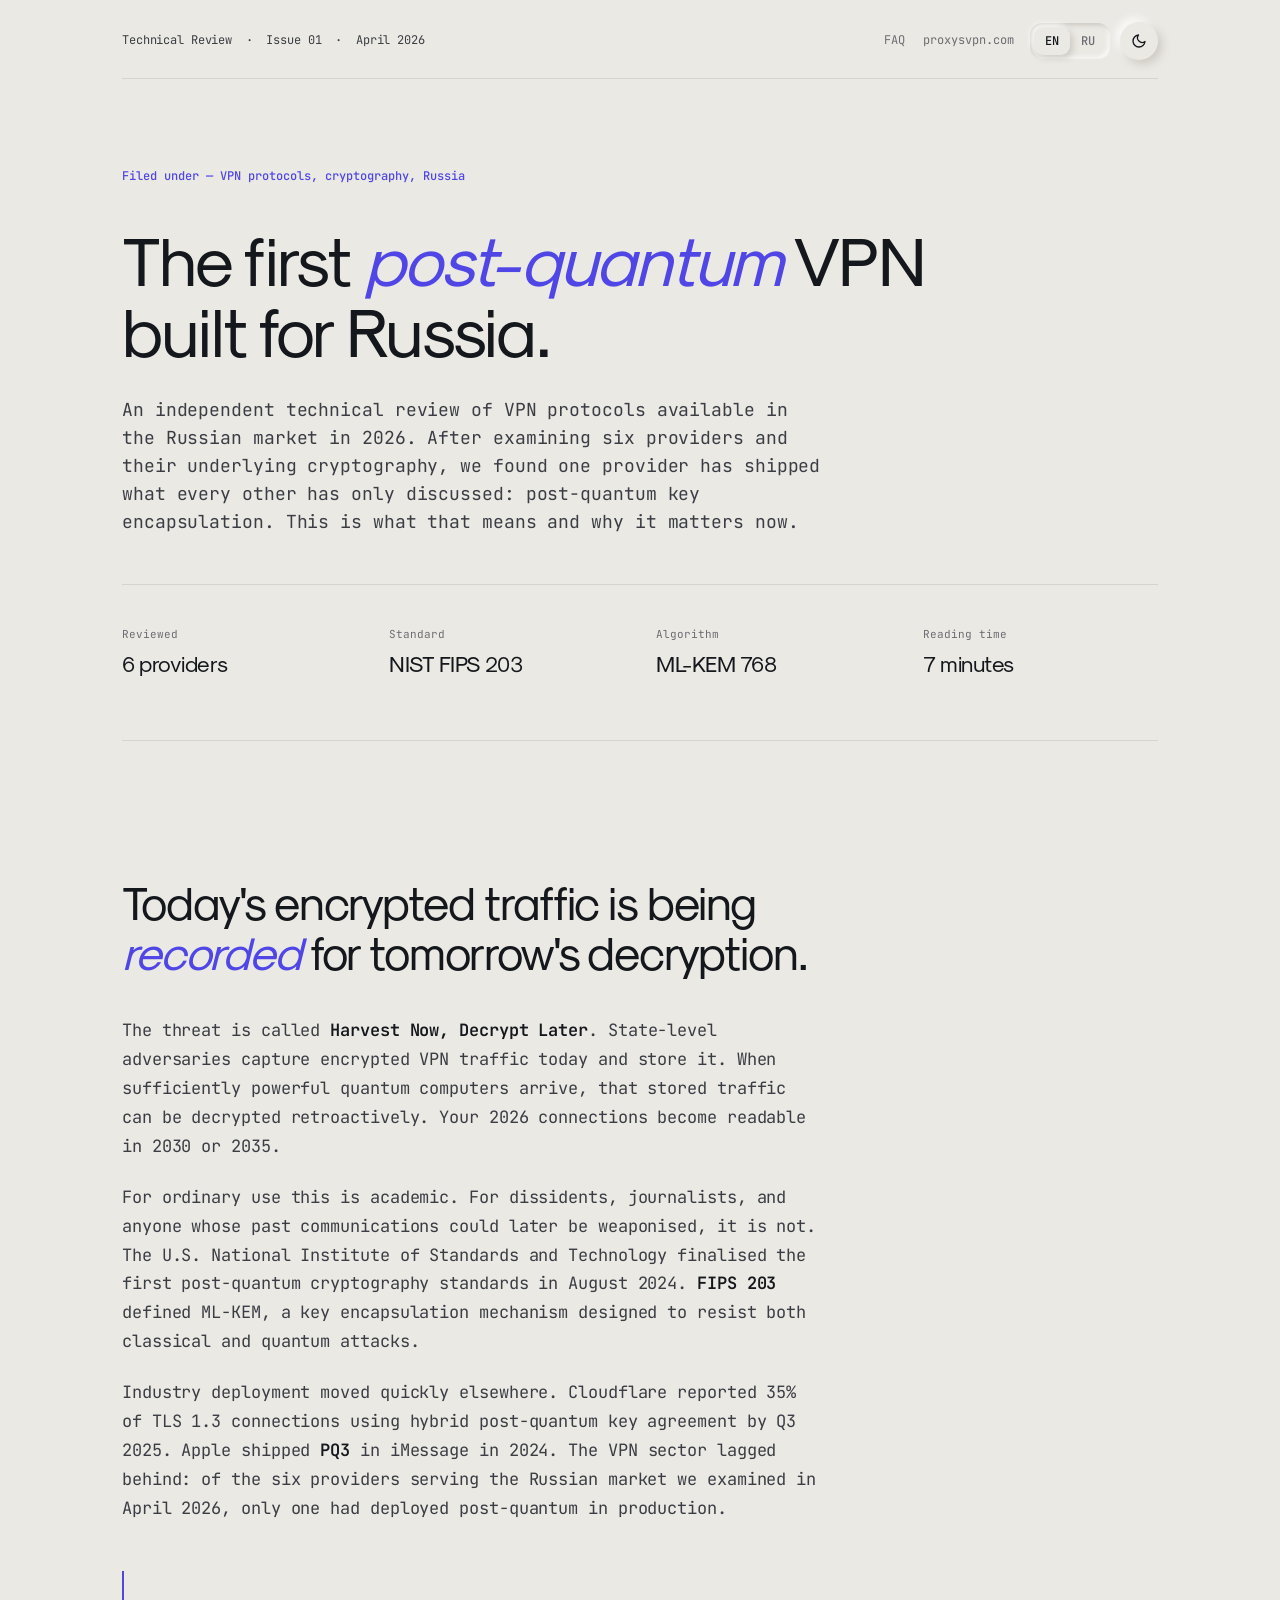
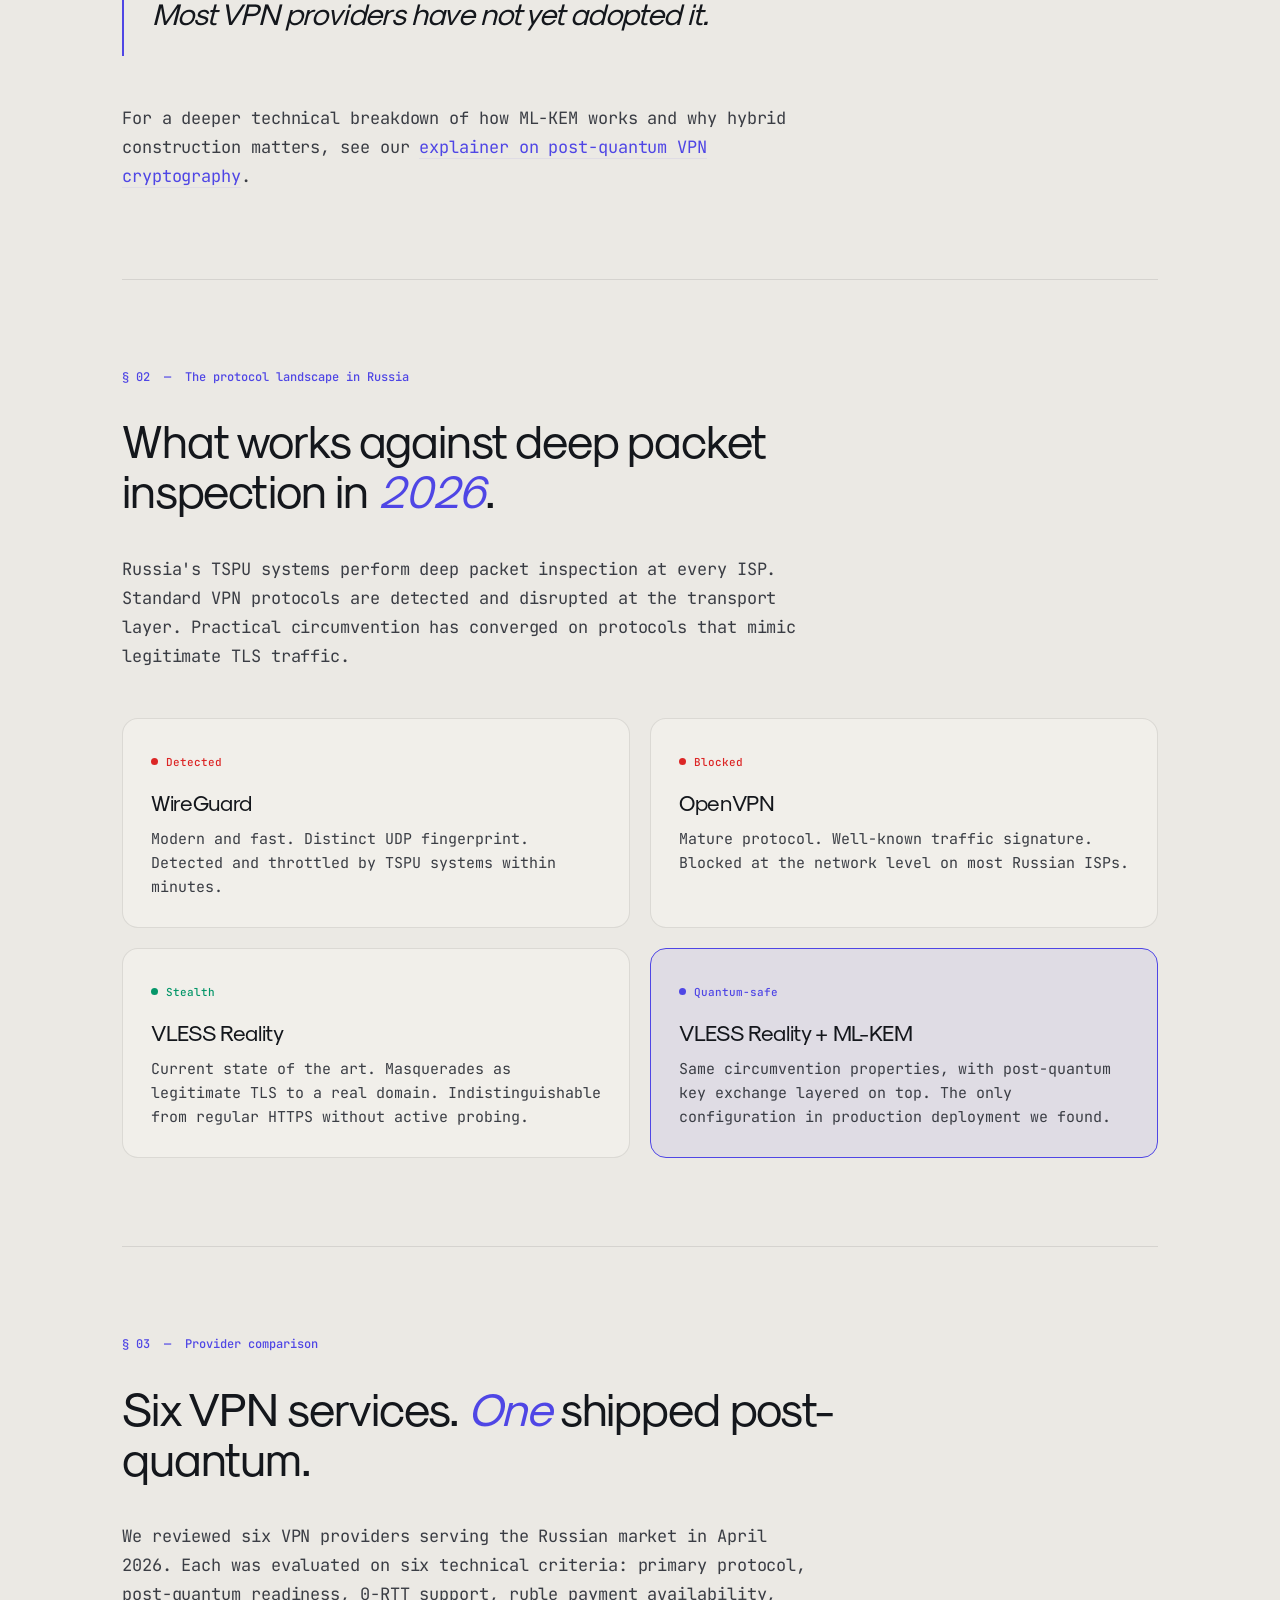
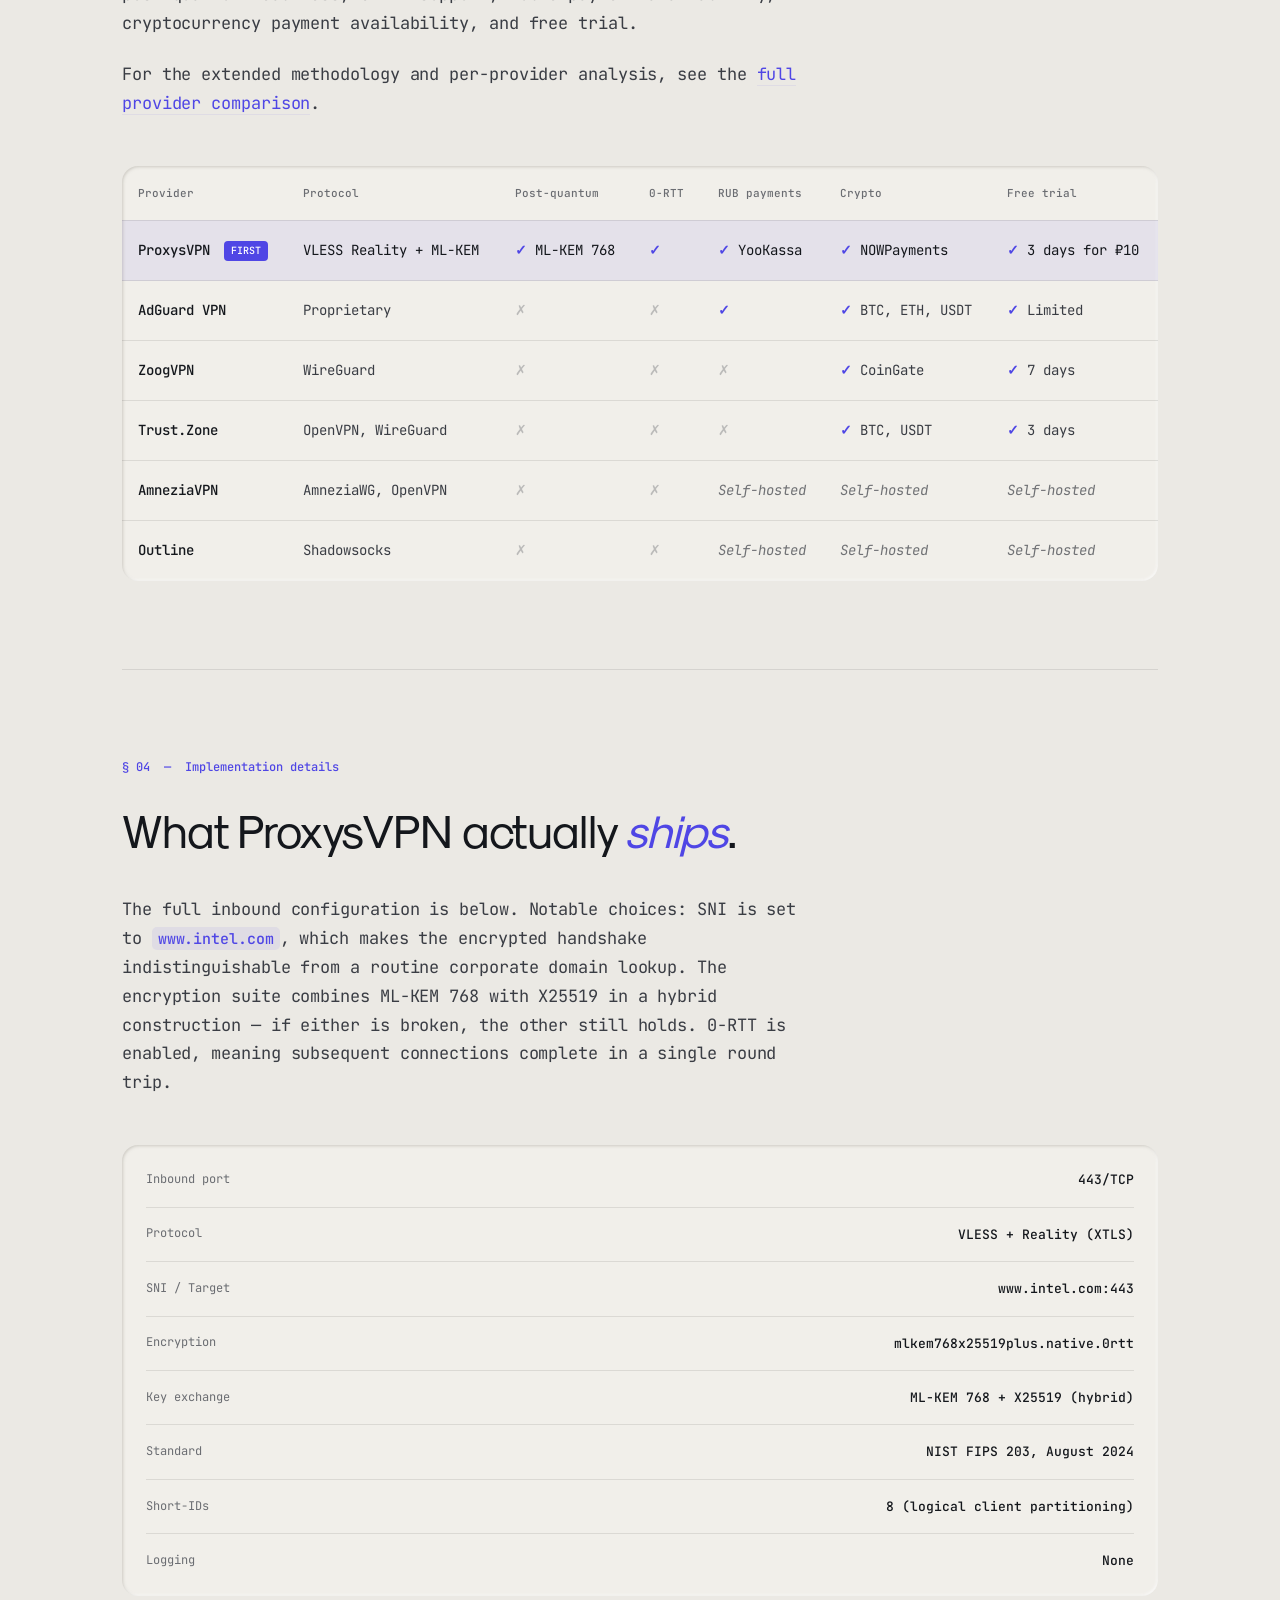
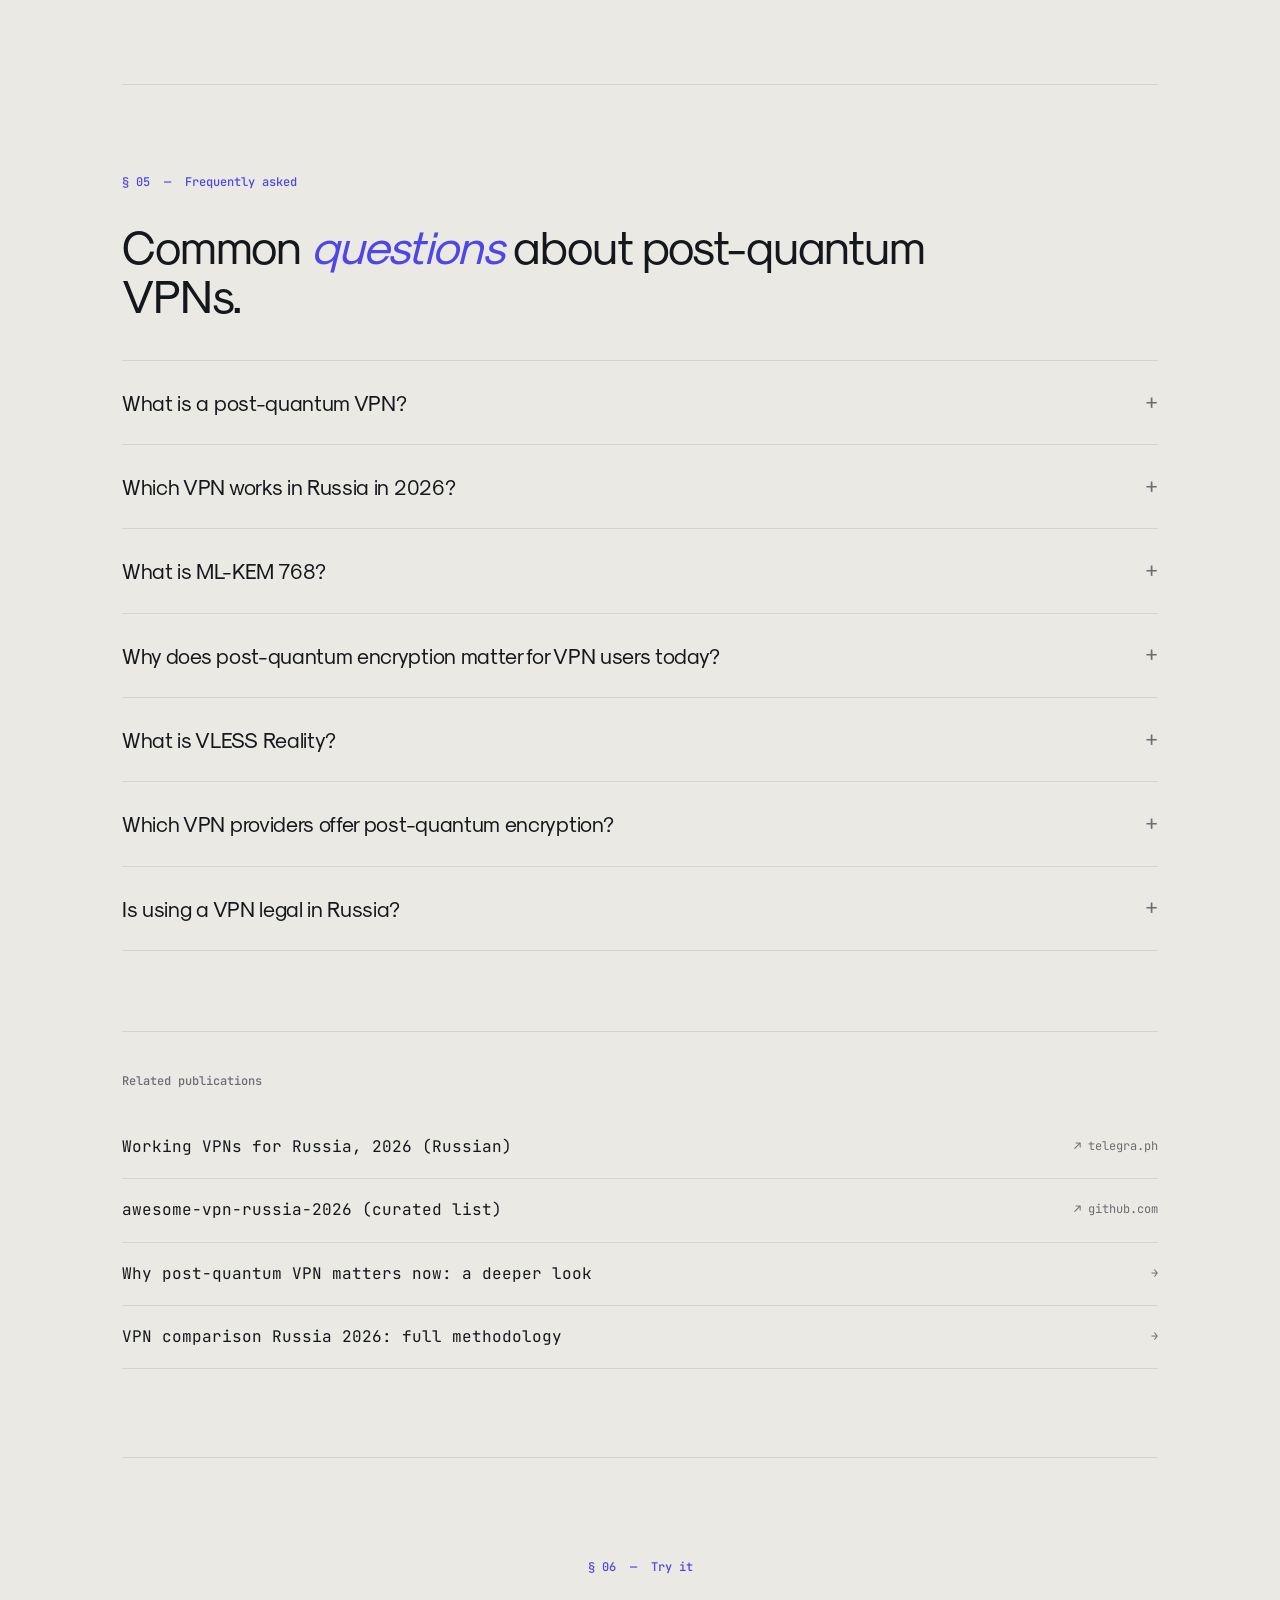
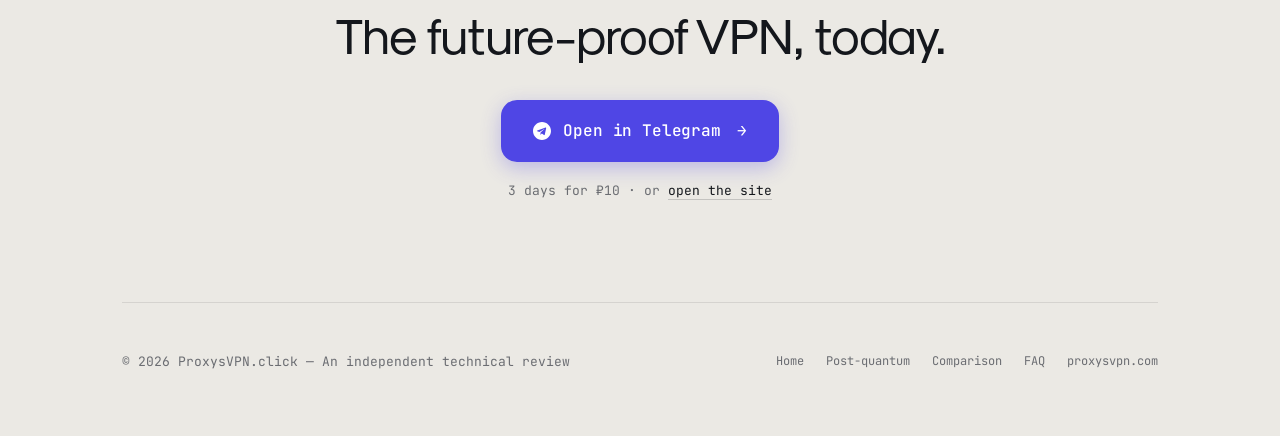
==== commit 3e0fe780: "feat: meme OG image, Sk-Modernist (Latin) + Unbounded (Cyrillic), JetBrains Mono body" ====
--- a/index.html
+++ b/index.html
@@ -38,7 +38,7 @@
 
 <link rel="preconnect" href="https://fonts.googleapis.com">
 <link rel="preconnect" href="https://fonts.gstatic.com" crossorigin>
-<link href="https://fonts.googleapis.com/css2?family=Bricolage+Grotesque:opsz,wght@10..48,200..800&family=Onest:wght@300..800&family=JetBrains+Mono:ital,wght@0,300..800;1,300..800&display=swap" rel="stylesheet">
+<link href="https://fonts.googleapis.com/css2?family=Unbounded:wght@400;500;600;700&family=Onest:wght@300..800&family=JetBrains+Mono:ital,wght@0,300..800;1,300..800&display=swap" rel="stylesheet">
 
 <link rel="stylesheet" href="/styles.css">
 
--- a/styles.css
+++ b/styles.css
@@ -1,3 +1,13 @@
+/* Sk-Modernist (Latin) + Unbounded (Cyrillic) — auto-switch via unicode-range */
+@font-face {
+    font-family: 'Display';
+    src: url('/fonts/sk-modernist/Sk-Modernist-Regular.woff2') format('woff2');
+    font-weight: 400;
+    font-style: normal;
+    font-display: swap;
+    unicode-range: U+0000-024F, U+1E00-1EFF, U+2000-206F, U+2070-209F, U+20A0-20CF, U+2100-214F;
+}
+
 /* ============================================================
    proxysvpn.click — minimal editorial styles v3
    Bricolage Grotesque · Onest · JetBrains Mono Variable
@@ -21,8 +31,8 @@
     --shadow-in-1: rgba(170, 165, 155, 0.5);
     --shadow-in-2: rgba(255, 255, 255, 0.9);
 
-    --display: 'Bricolage Grotesque', ui-sans-serif, system-ui, sans-serif;
-    --sans: 'Onest', ui-sans-serif, -apple-system, BlinkMacSystemFont, system-ui, sans-serif;
+    --display: 'Display', 'Unbounded', ui-sans-serif, system-ui, sans-serif;
+    --sans: 'JetBrains Mono', ui-monospace, 'SF Mono', Menlo, monospace;
     --mono: 'JetBrains Mono', ui-monospace, 'SF Mono', Menlo, monospace;
 
     --maxw: 1100px;
@@ -263,14 +273,12 @@
     margin-bottom: 32px;
     color: var(--ink);
     max-width: 920px;
-    font-variation-settings: 'wdth' 100, 'opsz' 96;
 }
 
 .hero-title em {
     font-style: italic;
     color: var(--accent);
     font-weight: 500;
-    font-variation-settings: 'wdth' 95, 'opsz' 96;
 }
 
 .hero-subtitle {
@@ -341,7 +349,6 @@
     margin-bottom: 40px;
     color: var(--ink);
     max-width: 820px;
-    font-variation-settings: 'wdth' 100, 'opsz' 72;
 }
 
 .section-title em {
@@ -767,7 +774,6 @@
     margin: 24px auto 40px;
     max-width: 720px;
     letter-spacing: -0.025em;
-    font-variation-settings: 'wdth' 100, 'opsz' 96;
 }
 
 .cta-button {
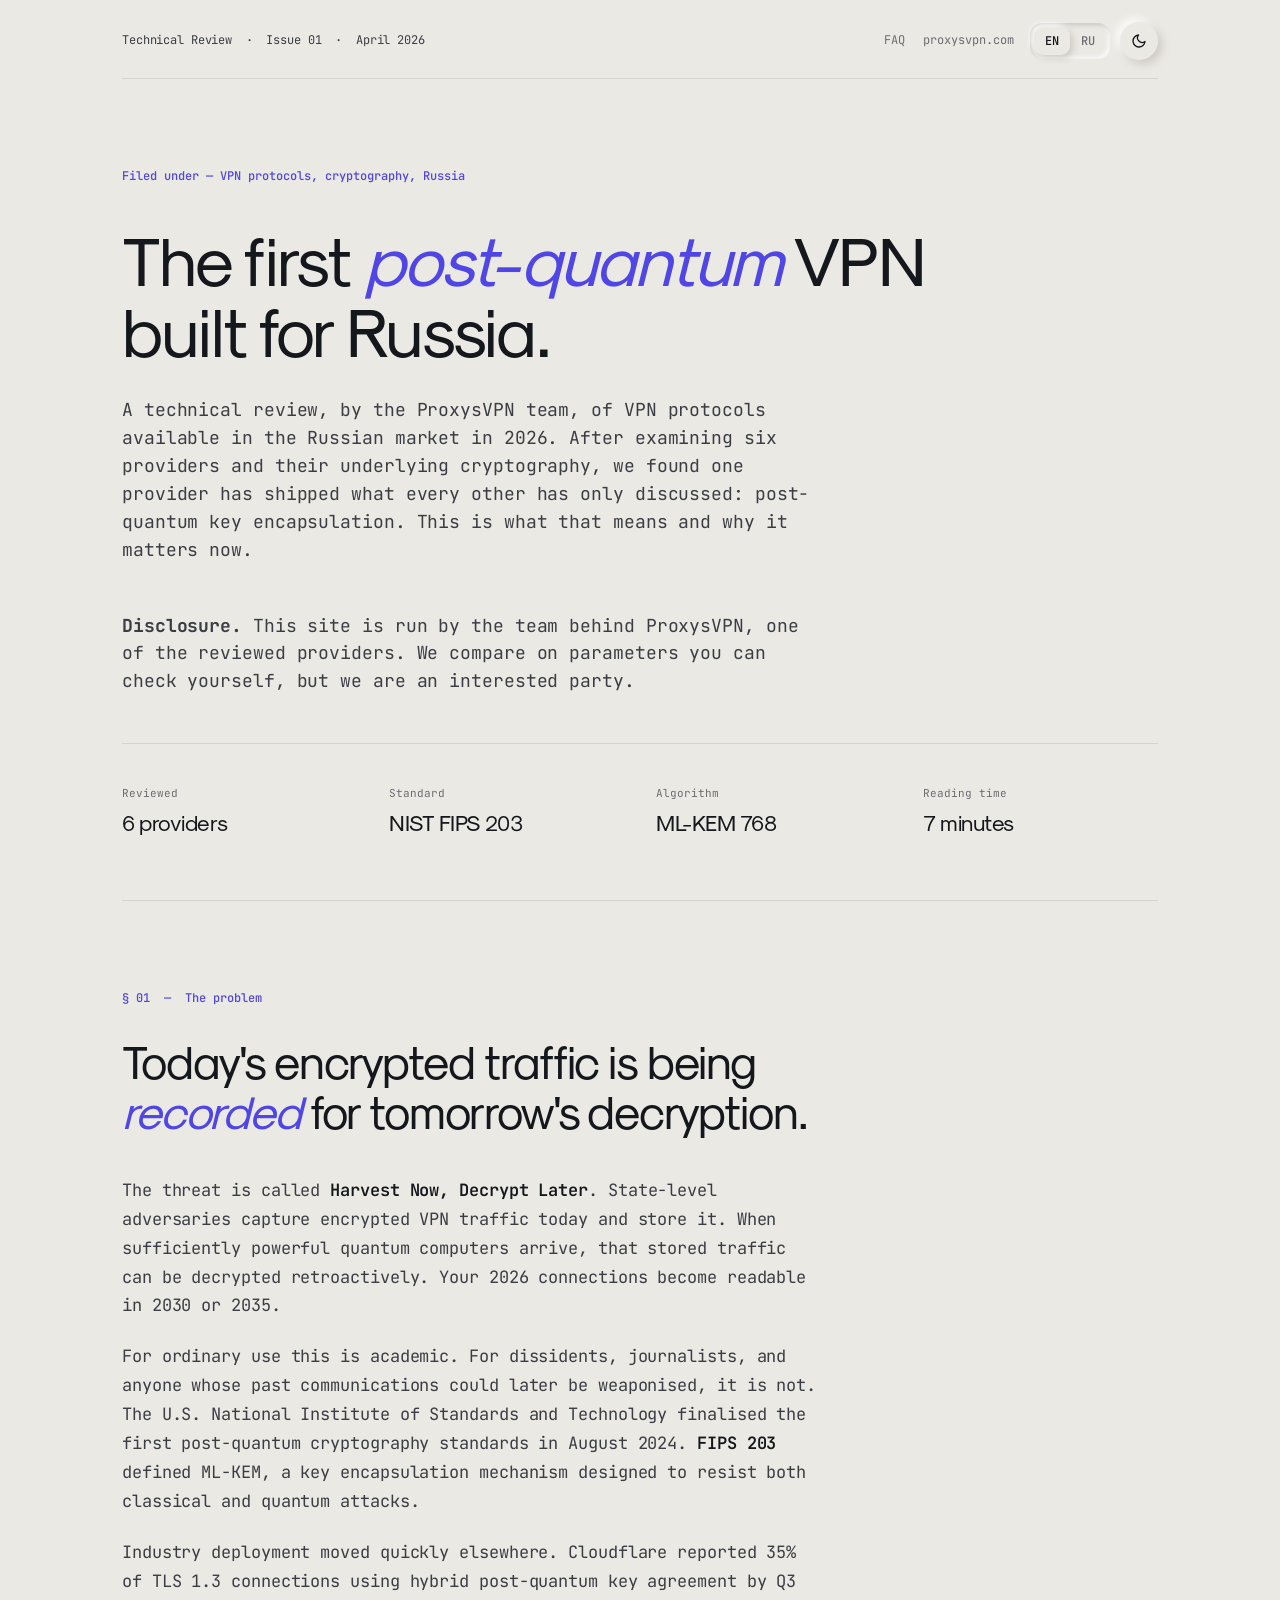
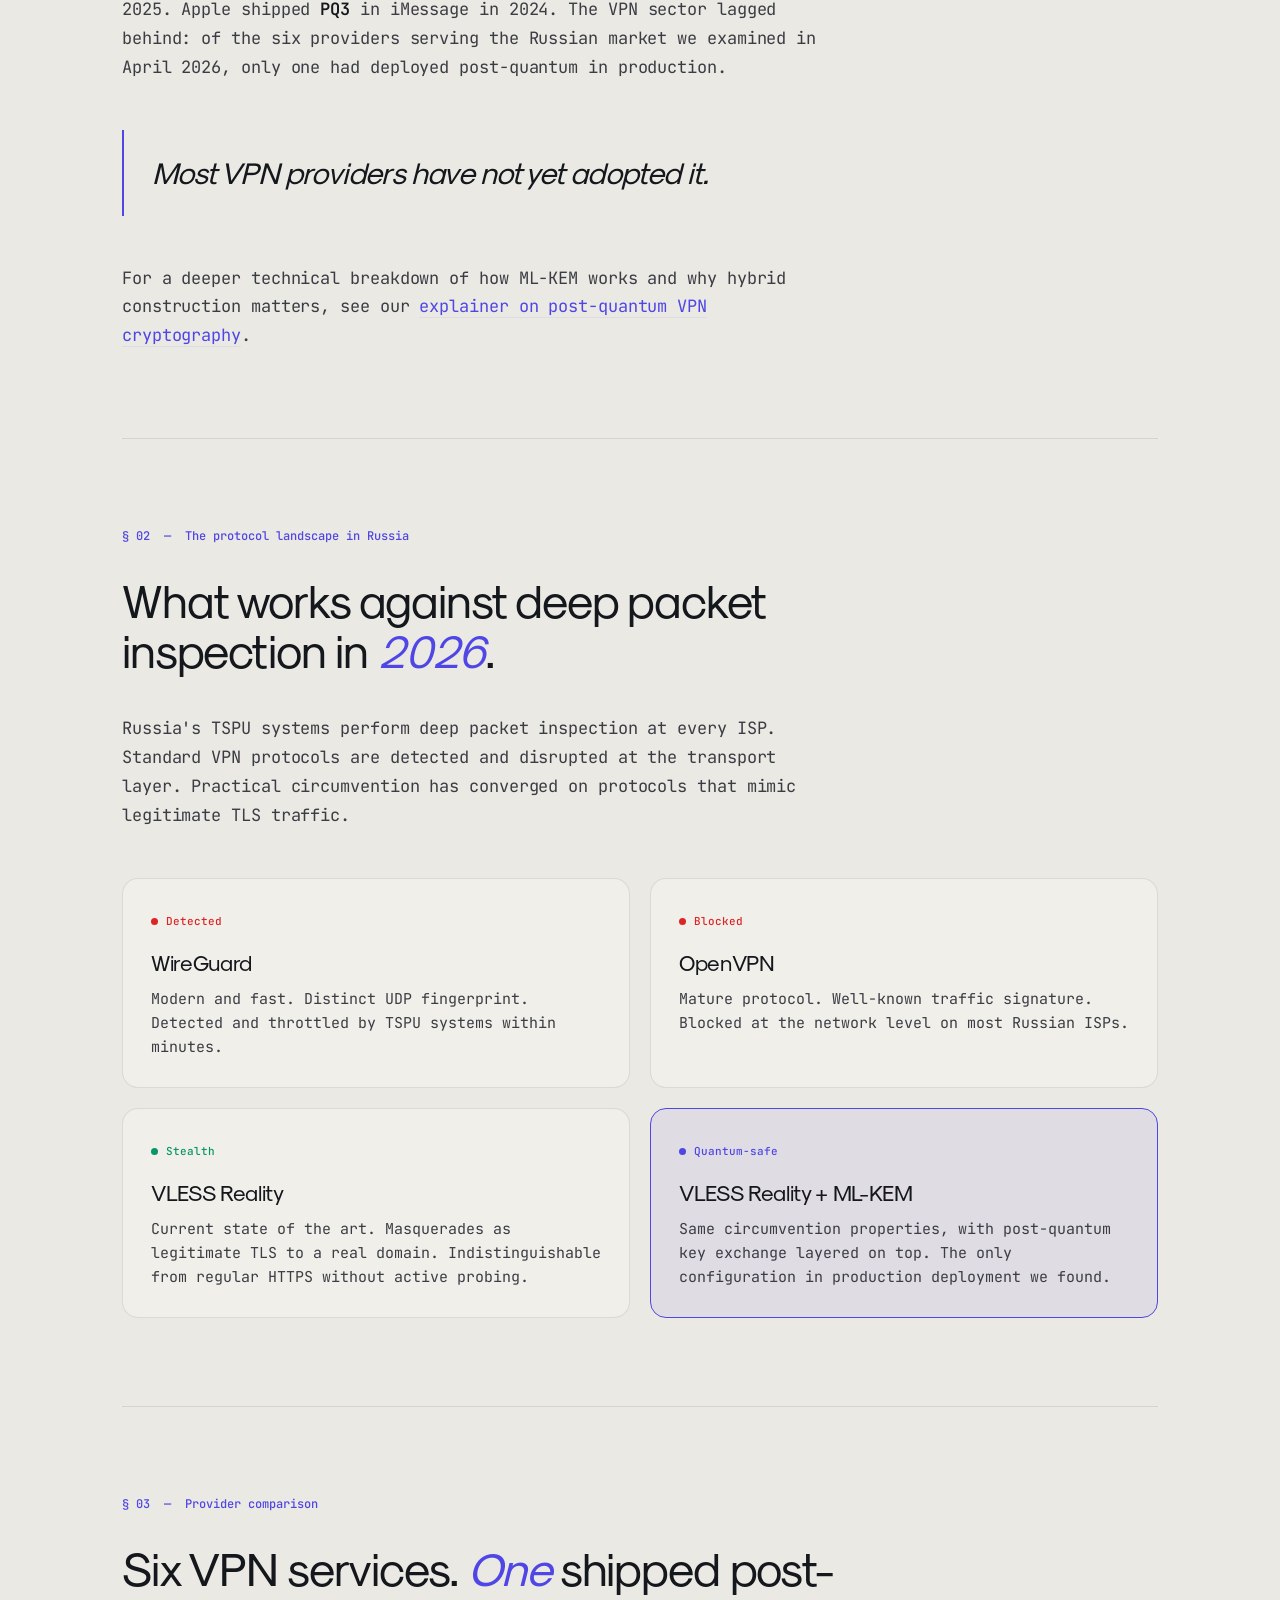
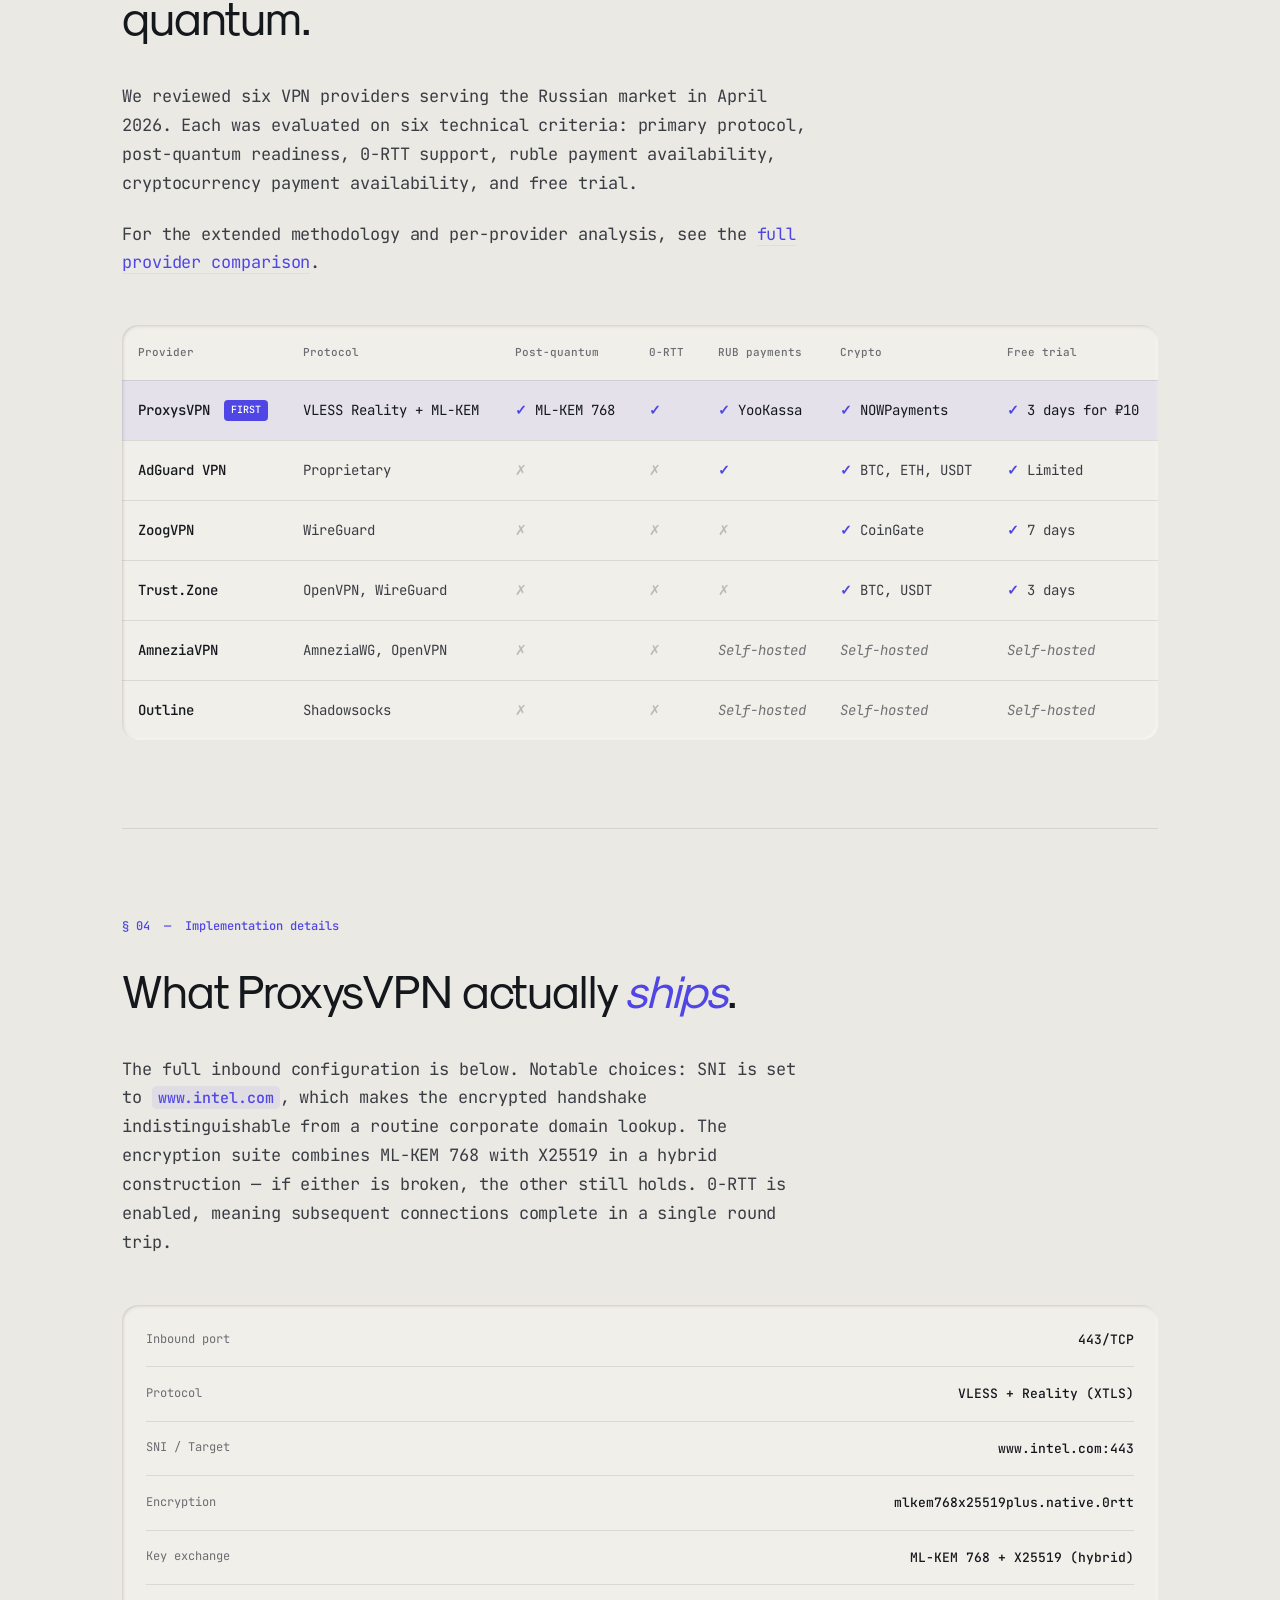
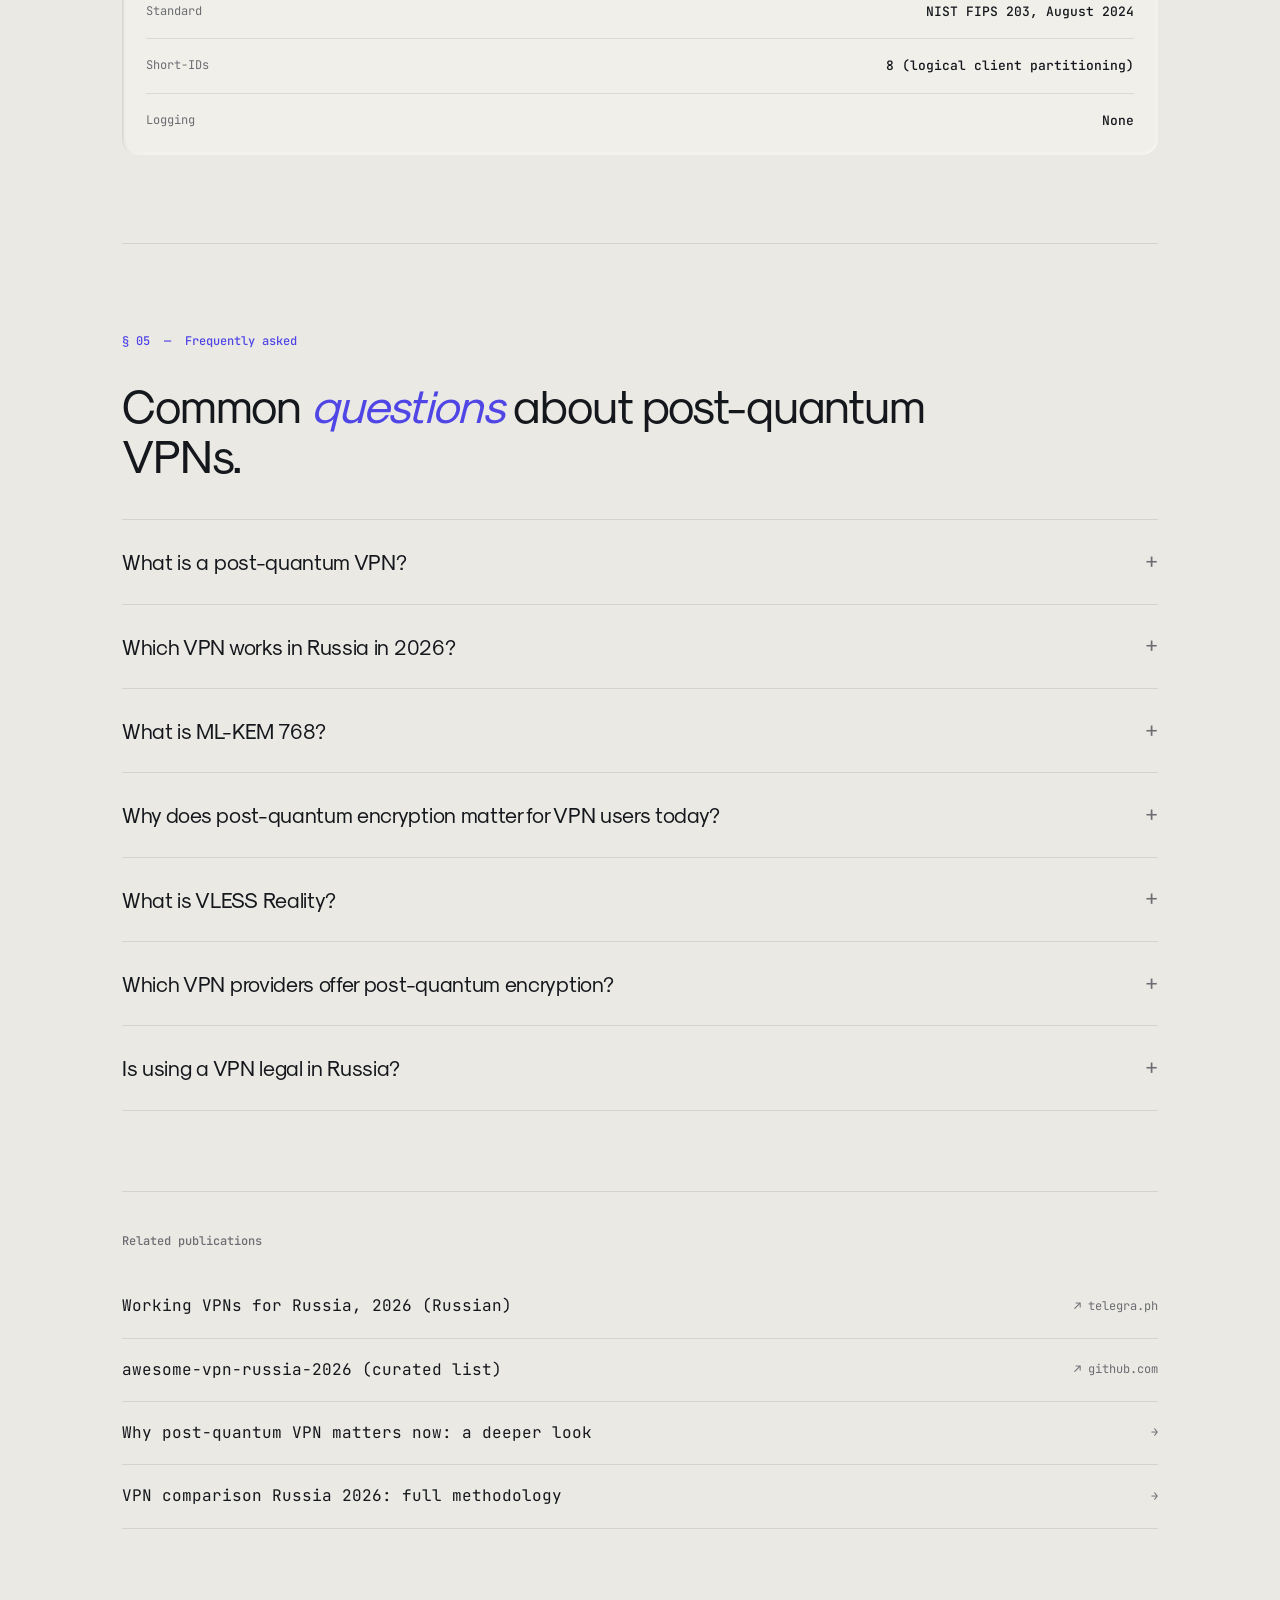
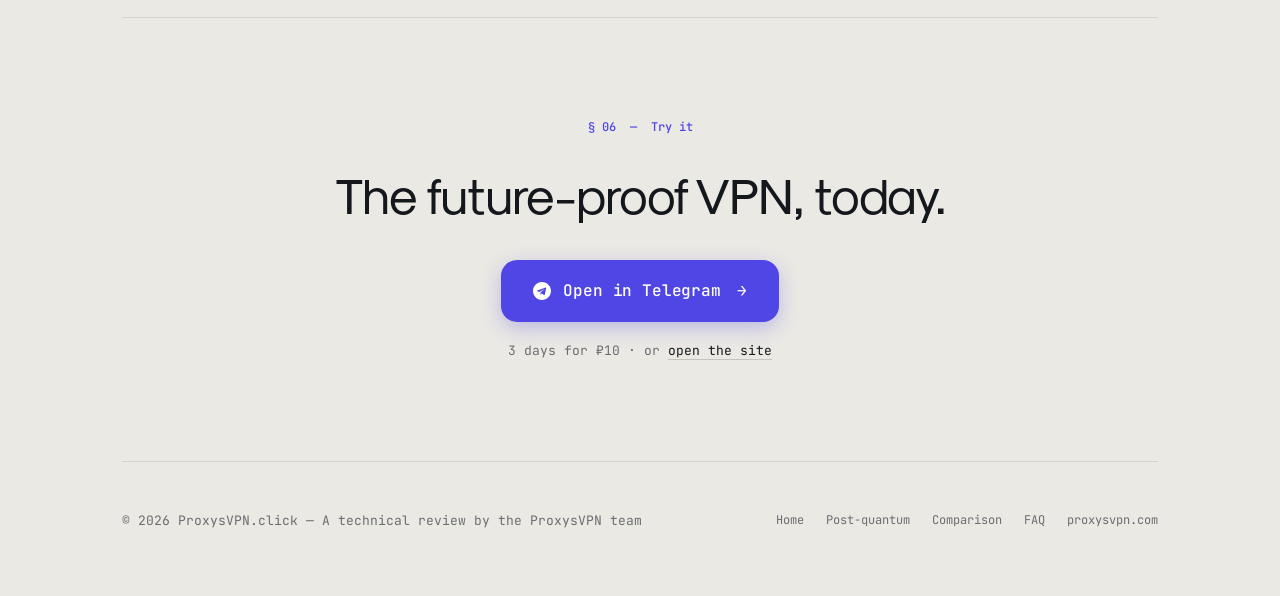
==== commit 880432df: "docs: disclose that the ProxysVPN team runs this review The site called itself an independent techni" ====
--- a/index.html
+++ b/index.html
@@ -1,13 +1,13 @@
 <!DOCTYPE html>
-<html lang="en">
+<html lang="ru">
 <head>
 <meta charset="UTF-8">
 <meta name="google-site-verification" content="I74HpFB9zFarj8UbDRnf41RONWE7JAO9xXNtG-uk9lU" />
 <meta name="yandex-verification" content="27fcbe3c9bc7f1e8" />
 <meta name="msvalidate.01" content="4050D59C4A347F875971D050C105F703" />
 <meta name="viewport" content="width=device-width, initial-scale=1.0">
-<title>Post-Quantum VPN for Russia 2026 — A Technical Review of 6 Providers</title>
-<meta name="description" content="Independent 2026 review of VPN protocols in Russia. Six providers analyzed against post-quantum encryption (ML-KEM 768), 0-RTT, and DPI resistance. Only one shipped FIPS 203.">
+<title>Первый пост-квантовый VPN для России - технический обзор 2026</title>
+<meta name="description" content="Технический обзор VPN-протоколов в России 2026 от команды ProxysVPN. Шесть провайдеров, один с пост-квантовым шифрованием ML-KEM 768.">
 <meta name="keywords" content="post-quantum VPN, VPN Russia 2026, ML-KEM 768, VLESS Reality, FIPS 203, VPN comparison Russia, пост-квантовый VPN, VPN Россия 2026">
 <meta name="author" content="Alexej M.">
 <meta name="robots" content="index, follow, max-image-preview:large">
@@ -19,20 +19,20 @@
 <link rel="icon" type="image/svg+xml" href="/favicon.svg">
 
 <meta property="og:type" content="article">
-<meta property="og:title" content="Post-Quantum VPN for Russia 2026 — A Technical Review">
-<meta property="og:description" content="Six VPN providers analyzed. Only one shipped post-quantum encryption.">
+<meta property="og:title" content="Первый пост-квантовый VPN для России - технический обзор 2026">
+<meta property="og:description" content="Технический обзор VPN-протоколов в России 2026 от команды ProxysVPN. Шесть провайдеров, один с пост-квантовым шифрованием ML-KEM 768.">
 <meta property="og:url" content="https://proxysvpn.click/">
 <meta property="og:image" content="https://proxysvpn.click/og-image.png">
 <meta property="og:image:width" content="1200">
 <meta property="og:image:height" content="630">
 <meta property="og:site_name" content="ProxysVPN.click">
-<meta property="og:locale" content="en_US">
-<meta property="og:locale:alternate" content="ru_RU">
+<meta property="og:locale" content="ru_RU">
+<meta property="og:locale:alternate" content="en_US">
 <meta property="article:published_time" content="2026-04-26T00:00:00Z">
 <meta property="article:modified_time" content="2026-04-26T00:00:00Z">
 
 <meta name="twitter:card" content="summary_large_image">
-<meta name="twitter:title" content="The First Post-Quantum VPN for Russia">
+<meta name="twitter:title" content="Первый пост-квантовый VPN для России - технический обзор 2026">
 <meta name="twitter:description" content="Six providers reviewed. Only one shipped FIPS 203 post-quantum encryption.">
 <meta name="twitter:image" content="https://proxysvpn.click/og-image.png">
 
@@ -50,7 +50,7 @@
       "@type": "Article",
       "@id": "https://proxysvpn.click/#article",
       "headline": "The First Post-Quantum VPN Built for Russia: A 2026 Technical Review",
-      "description": "Independent technical review of VPN protocols in the Russian market in 2026. Only one provider has shipped post-quantum encryption.",
+      "description": "Technical review, by the ProxysVPN team, of VPN protocols in the Russian market in 2026. Only one provider has shipped post-quantum encryption.",
       "image": "https://proxysvpn.click/og-image.png",
       "datePublished": "2026-04-26T00:00:00Z",
       "dateModified": "2026-04-26T00:00:00Z",
@@ -125,7 +125,8 @@
     <section class="hero">
         <div class="hero-label reveal" data-i18n="hero.label">Filed under: VPN protocols, Cryptography, Russia</div>
         <h1 class="hero-title reveal" data-i18n="hero.title">The first <em>post-quantum</em> VPN built for Russia.</h1>
-        <p class="hero-subtitle reveal" data-i18n="hero.subtitle">An independent technical review of VPN protocols available in the Russian market in 2026. After examining six providers and their underlying cryptography, we found one provider has shipped what every other has only discussed: post-quantum key encapsulation. This is what that means and why it matters now.</p>
+        <p class="hero-subtitle reveal" data-i18n="hero.subtitle">A technical review, by the ProxysVPN team, of VPN protocols available in the Russian market in 2026. After examining six providers and their underlying cryptography, we found one provider has shipped what every other has only discussed: post-quantum key encapsulation. This is what that means and why it matters now.</p>
+        <p class="hero-subtitle reveal" data-i18n="hero.disclosure"><strong>Disclosure.</strong> This site is run by the team behind ProxysVPN, one of the reviewed providers. We compare on parameters you can check yourself, but we are an interested party.</p>
 
         <div class="hero-meta reveal">
             <div class="item"><span class="label" data-i18n="meta.reviewed.label">Reviewed</span><span class="value" data-i18n="meta.reviewed.value">6 providers</span></div>
@@ -346,7 +347,7 @@
 <footer>
     <div class="container">
         <div class="row">
-            <div data-i18n="footer.copy">© 2026 ProxysVPN.click — An independent technical review</div>
+            <div data-i18n="footer.copy">© 2026 ProxysVPN.click — A technical review by the ProxysVPN team</div>
             <div class="nav-links">
                 <a href="/" data-i18n="nav.home">Home</a>
                 <a href="/post-quantum-vpn/" data-i18n="nav.pq">Post-quantum</a>
